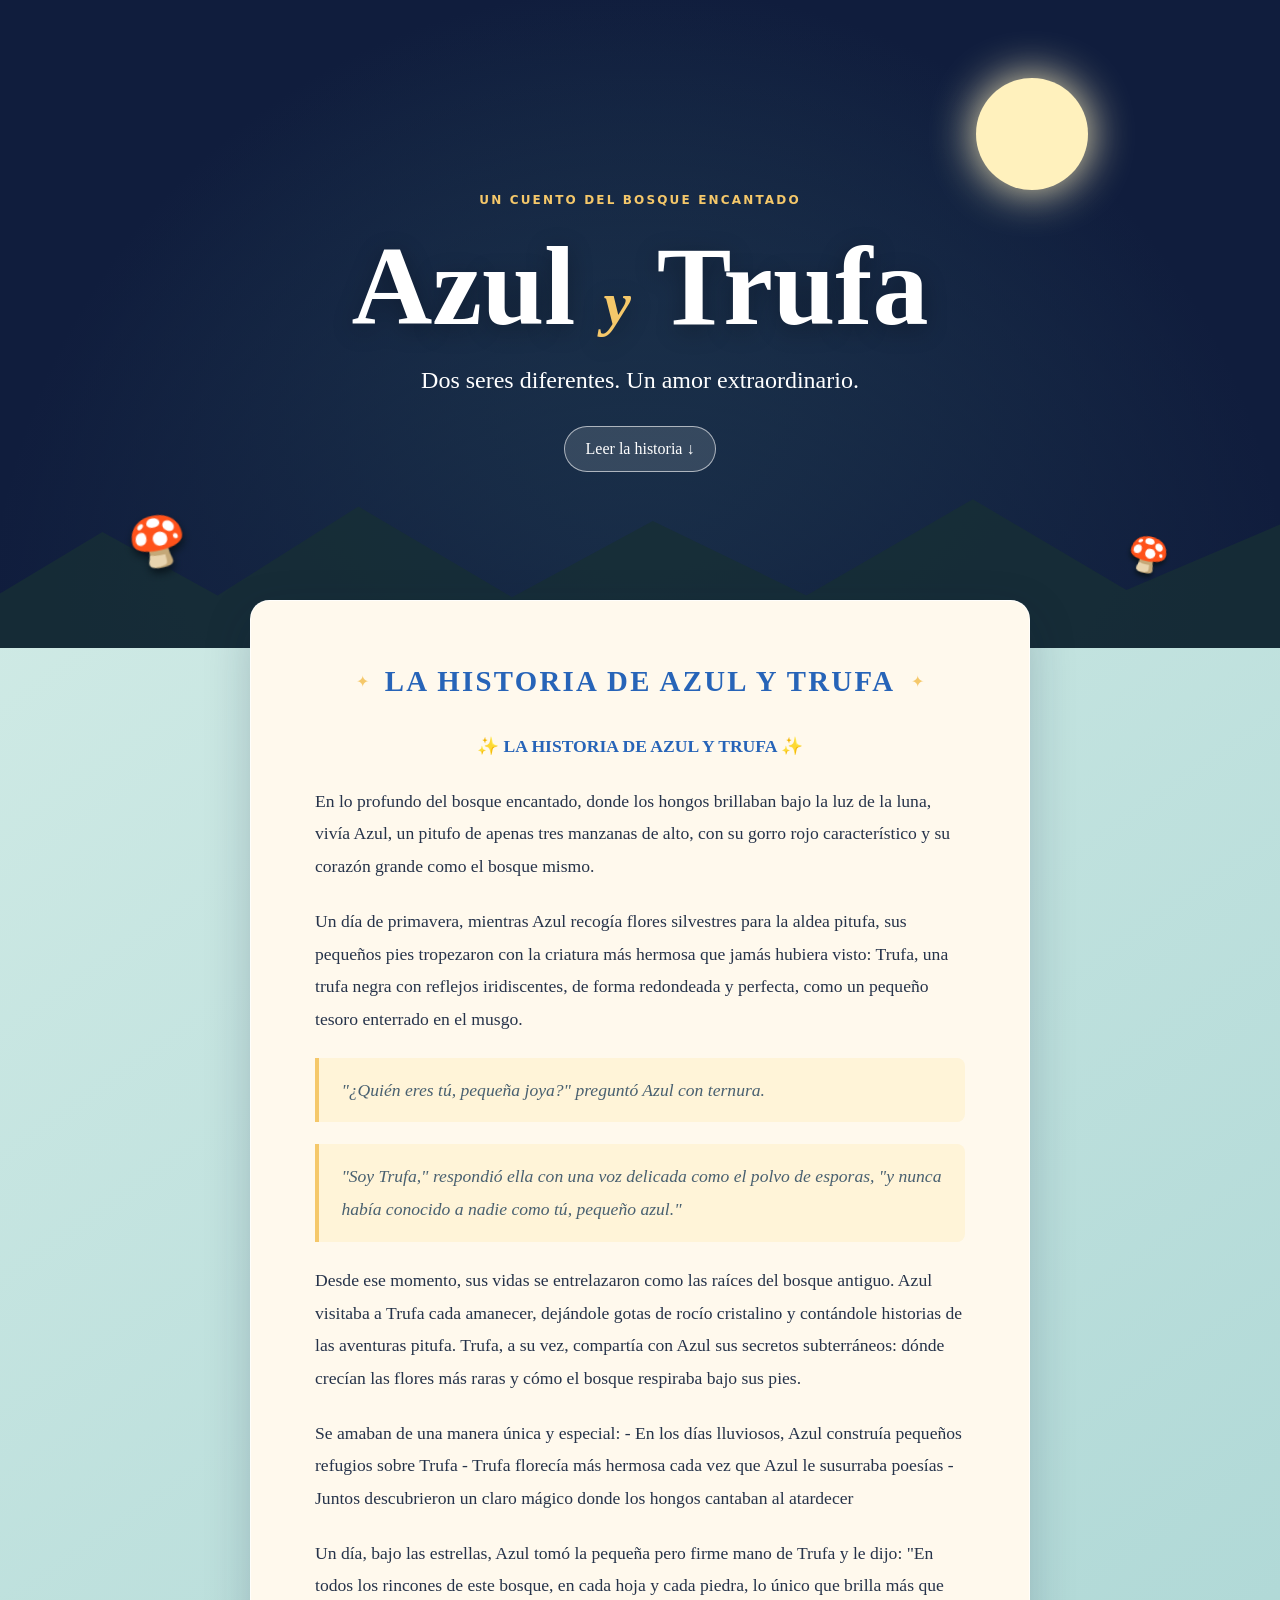
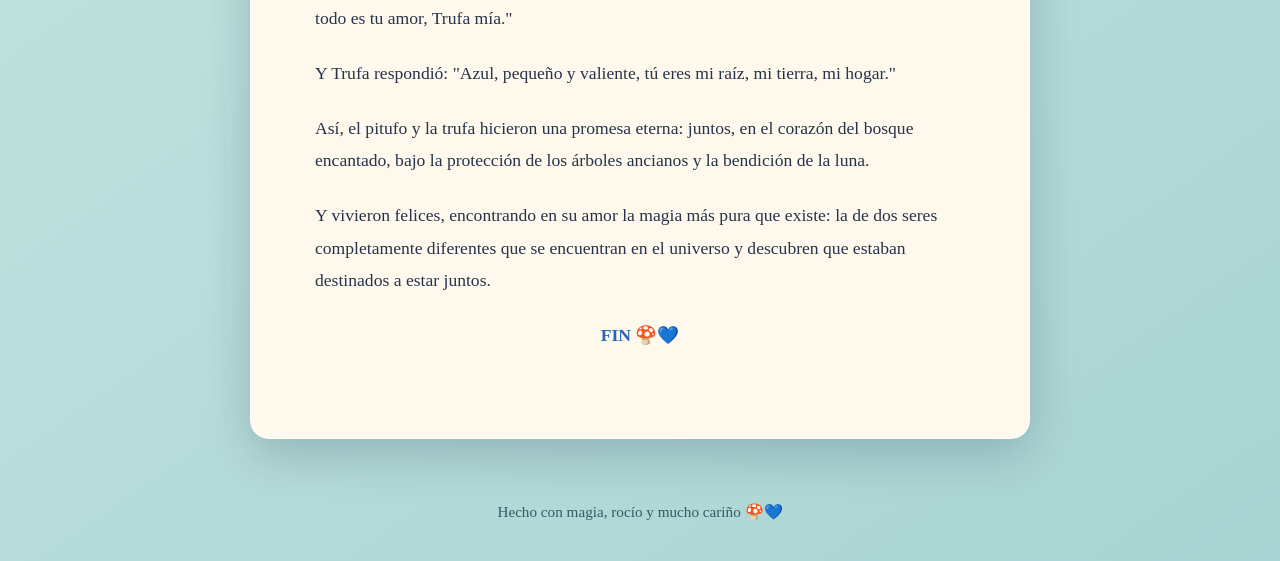
==== index.html @ 6f3d2d02 "Añadir página web de Azul y Trufa con estilos y arte SVG/emoji original para GitHub Pages." ====
<!doctype html>
<html lang="es">
<head>
  <meta charset="utf-8">
  <meta name="viewport" content="width=device-width, initial-scale=1">
  <meta name="description" content="La historia de Azul y Trufa, un cuento de amor en el bosque encantado.">
  <title>Azul y Trufa 🍄💙</title>
  <link rel="stylesheet" href="styles.css">
</head>
<body>
  <main class="page-shell">
    <section class="hero" aria-labelledby="title">
      <div class="moon" aria-hidden="true"></div>
      <div class="mushroom mushroom-one" aria-hidden="true">🍄</div>
      <div class="mushroom mushroom-two" aria-hidden="true">🍄</div>
      <p class="eyebrow">Un cuento del bosque encantado</p>
      <h1 id="title">Azul <span>y</span> Trufa</h1>
      <p class="subtitle">Dos seres diferentes. Un amor extraordinario.</p>
      <a class="start-button" href="#historia">Leer la historia ↓</a>
    </section>

    <article id="historia" class="story-card">
      <div class="story-heading">
        <span class="ornament">✦</span>
        <h2>La historia de Azul y Trufa</h2>
        <span class="ornament">✦</span>
      </div>
      <div id="story" class="story-content" aria-live="polite">
        <p>Cargando la historia...</p>
      </div>
    </article>

    <footer>Hecho con magia, rocío y mucho cariño 🍄💙</footer>
  </main>
  <script>
    fetch('mensaje')
      .then(response => {
        if (!response.ok) throw new Error('No se pudo cargar la historia');
        return response.text();
      })
      .then(text => {
        const story = document.querySelector('#story');
        story.replaceChildren();
        text.trim().split(/\n\s*\n/).forEach(block => {
          const lines = block.trim().split('\n').map(line => line.trim()).filter(Boolean);
          if (!lines.length) return;
          if (lines.every(line => line.startsWith('-'))) {
            const list = document.createElement('ul');
            lines.forEach(line => {
              const item = document.createElement('li');
              item.textContent = line.replace(/^-\s*/, '');
              list.appendChild(item);
            });
            story.appendChild(list);
          } else {
            const paragraph = document.createElement('p');
            paragraph.textContent = lines.join(' ');
            if (/^✨|^FIN/.test(paragraph.textContent)) paragraph.className = 'story-title';
            if (/^"/.test(paragraph.textContent)) paragraph.className = 'quote';
            story.appendChild(paragraph);
          }
        });
      })
      .catch(() => {
        document.querySelector('#story').innerHTML = '<p>No se pudo cargar la historia. Puedes abrir el archivo <em>mensaje</em> del repositorio para leerla.</p>';
      });
  </script>
</body>
</html>
---- styles.css ----
:root {
  --night: #101d3d;
  --blue: #2764b8;
  --sky: #b9e4ee;
  --cream: #fff9ed;
  --ink: #26334a;
  --gold: #f5c86a;
}

* { box-sizing: border-box; }
html { scroll-behavior: smooth; }
body {
  margin: 0;
  color: var(--ink);
  font-family: Georgia, 'Times New Roman', serif;
  background: #d8efe9;
  background-image: radial-gradient(circle at 15% 20%, rgba(255,255,255,.7) 0 2px, transparent 3px), linear-gradient(145deg, #d8efe9, #a8d4d3);
}
.page-shell { min-height: 100vh; overflow: hidden; }
.hero {
  min-height: 72vh; padding: 6rem 1.5rem 5rem; position: relative; display: grid; place-items: center; align-content: center; text-align: center; color: white; overflow: hidden;
  background: linear-gradient(180deg, rgba(16,29,61,.18), rgba(16,29,61,.82)), radial-gradient(ellipse at bottom, #315c66, var(--night) 72%);
}
.hero::after { content: ''; position: absolute; inset: auto 0 0; height: 28%; background: #172f35; clip-path: polygon(0 70%, 8% 36%, 17% 71%, 28% 22%, 40% 72%, 51% 30%, 63% 71%, 76% 18%, 88% 68%, 100% 32%, 100% 100%, 0 100%); opacity: .8; }
.moon { position: absolute; top: 12%; right: 15%; width: 7rem; height: 7rem; border-radius: 50%; background: #fff1bd; box-shadow: 0 0 45px #fff1bd; }
.eyebrow { z-index: 1; margin: 0 0 .8rem; color: var(--gold); letter-spacing: .18em; text-transform: uppercase; font: 600 .75rem/1.4 system-ui, sans-serif; }
h1 { z-index: 1; margin: 0; font-size: clamp(3rem, 11vw, 7rem); text-shadow: 0 5px 25px rgba(0,0,0,.3); }
h1 span { color: var(--gold); font-size: .55em; font-style: italic; }
.subtitle { z-index: 1; font-size: clamp(1.1rem, 3vw, 1.5rem); margin: 1rem 0 2rem; }
.start-button { z-index: 2; padding: .8rem 1.3rem; border: 1px solid rgba(255,255,255,.6); border-radius: 2rem; color: white; text-decoration: none; background: rgba(255,255,255,.13); transition: .2s ease; }
.start-button:hover { background: white; color: var(--night); transform: translateY(-2px); }
.mushroom { z-index: 1; position: absolute; font-size: 3rem; filter: drop-shadow(0 5px 4px #07131b); }
.mushroom-one { bottom: 12%; left: 10%; transform: rotate(-12deg); }.mushroom-two { bottom: 10%; right: 8%; transform: rotate(12deg) scale(.7); }
.story-card { width: min(780px, calc(100% - 2rem)); margin: -3rem auto 3rem; position: relative; z-index: 3; padding: clamp(1.5rem, 5vw, 4rem); border: 1px solid rgba(255,255,255,.8); border-radius: 1.2rem; background: var(--cream); box-shadow: 0 1rem 3rem rgba(16,29,61,.2); }
.story-heading { display: flex; align-items: center; justify-content: center; gap: 1rem; color: var(--blue); }.story-heading h2 { margin: 0 0 2rem; text-align: center; text-transform: uppercase; letter-spacing: .08em; font-size: clamp(1.15rem, 4vw, 1.8rem); }.ornament { color: var(--gold); margin-bottom: 2rem; }
.story-content { font-size: 1.1rem; line-height: 1.85; }.story-content p { margin: 0 0 1.4rem; }.story-content .story-title { color: var(--blue); font-weight: bold; text-align: center; }.story-content .quote { padding: 1rem 1.4rem; border-left: 4px solid var(--gold); color: #496070; font-style: italic; background: #fff4d8; border-radius: 0 .5rem .5rem 0; }.story-content ul { padding: 1rem 1.5rem 1rem 2.3rem; margin: 1rem 0 1.5rem; background: #e7f5f0; border-radius: .7rem; }.story-content li { padding: .3rem 0; }.story-content li::marker { color: var(--blue); }
footer { padding: 1rem 1rem 2.5rem; text-align: center; color: #315c66; font-size: .95rem; }
@media (max-width: 520px) { .moon { right: -1rem; top: 8%; }.hero { min-height: 65vh; }.story-card { margin-top: -2rem; }.story-content { font-size: 1rem; } }
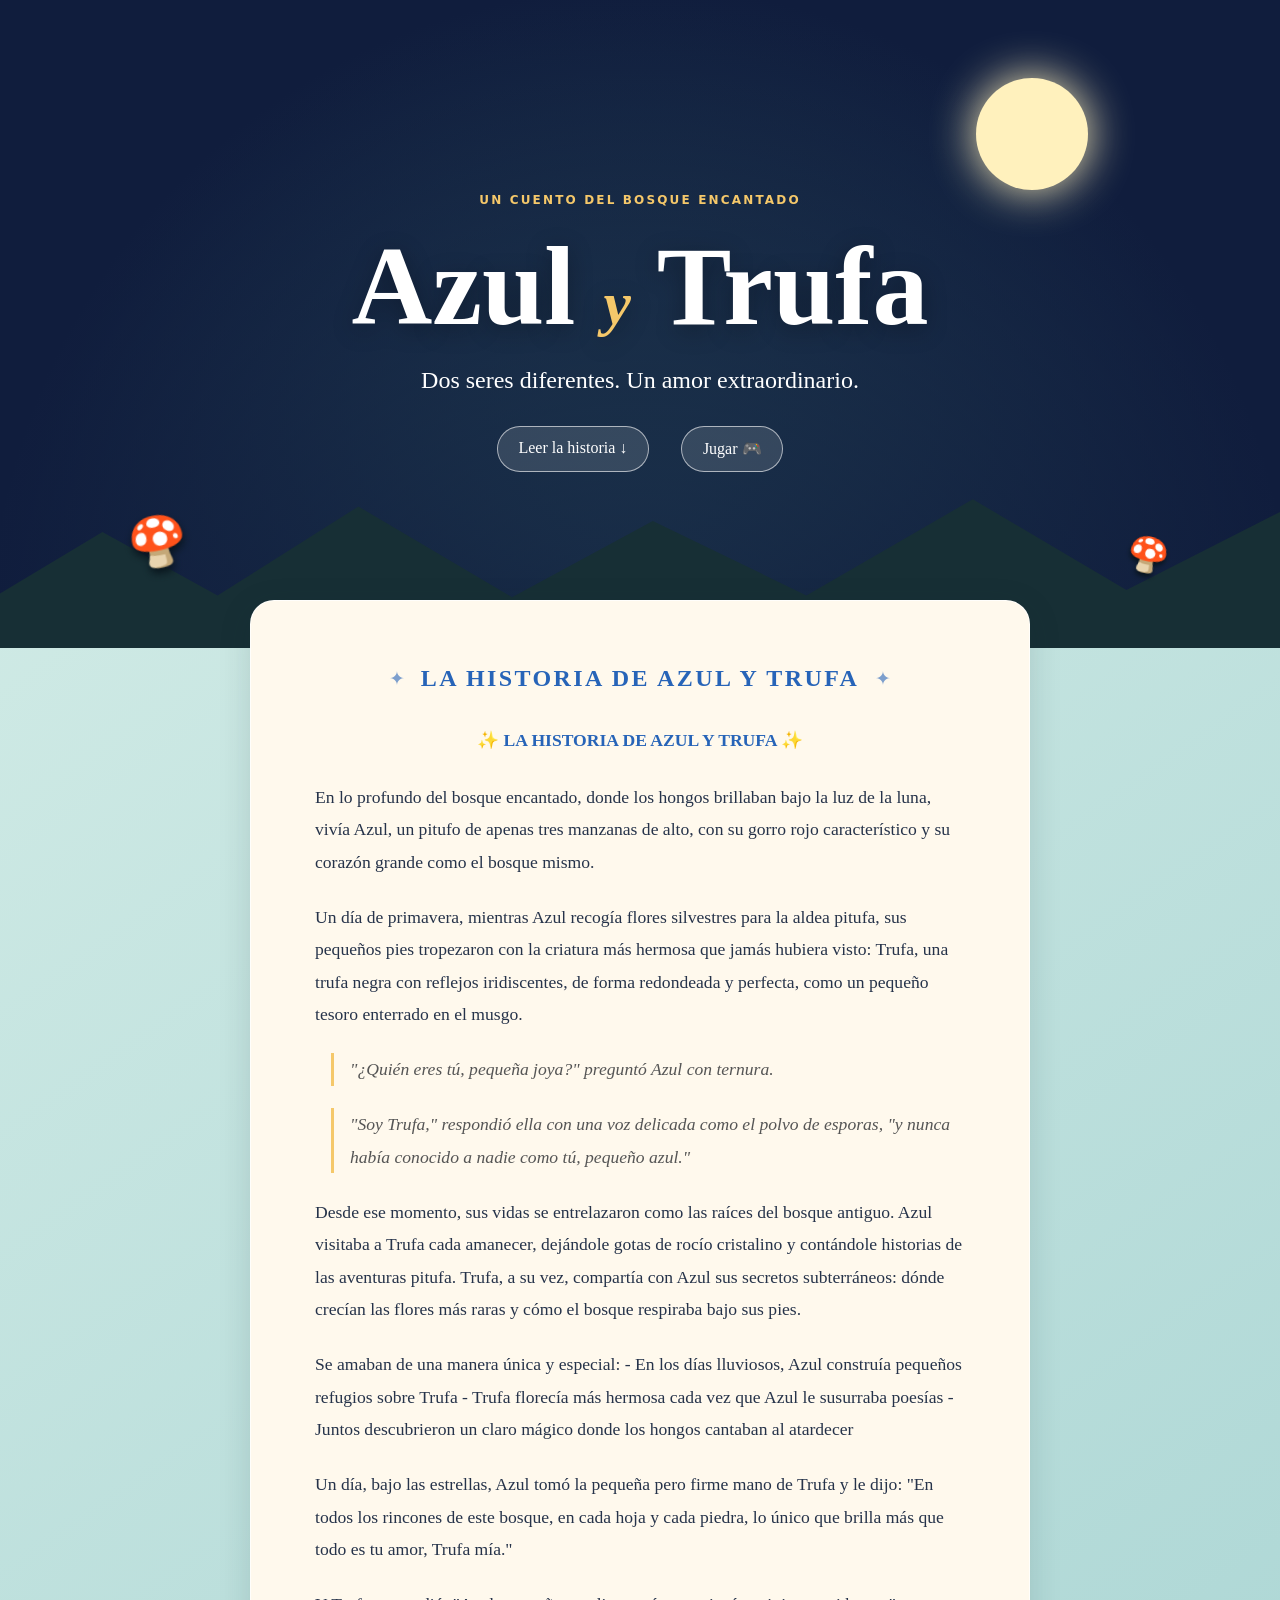
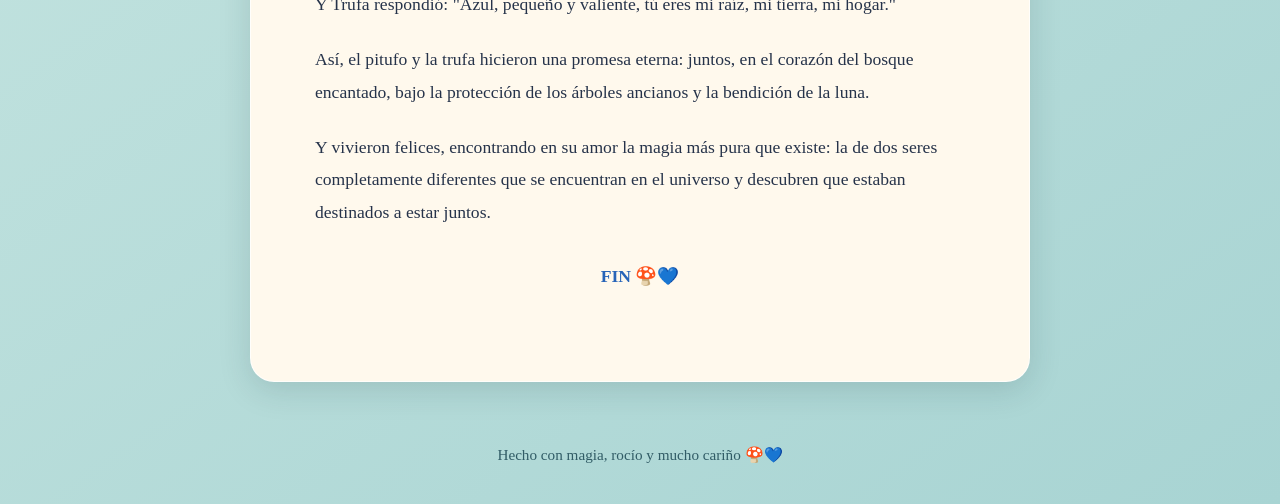
==== commit ccac8bf3: "Add game link to homepage and update button styling" ====
--- a/index.html
+++ b/index.html
@@ -16,7 +16,10 @@
       <p class="eyebrow">Un cuento del bosque encantado</p>
       <h1 id="title">Azul <span>y</span> Trufa</h1>
       <p class="subtitle">Dos seres diferentes. Un amor extraordinario.</p>
-      <a class="start-button" href="#historia">Leer la historia ↓</a>
+      <div class="button-group">
+        <a class="start-button" href="#historia">Leer la historia ↓</a>
+        <a class="start-button" href="game.html">Jugar 🎮</a>
+      </div>
     </section>
 
     <article id="historia" class="story-card">
--- a/styles.css
+++ b/styles.css
@@ -21,18 +21,27 @@
   min-height: 72vh; padding: 6rem 1.5rem 5rem; position: relative; display: grid; place-items: center; align-content: center; text-align: center; color: white; overflow: hidden;
   background: linear-gradient(180deg, rgba(16,29,61,.18), rgba(16,29,61,.82)), radial-gradient(ellipse at bottom, #315c66, var(--night) 72%);
 }
-.hero::after { content: ''; position: absolute; inset: auto 0 0; height: 28%; background: #172f35; clip-path: polygon(0 70%, 8% 36%, 17% 71%, 28% 22%, 40% 72%, 51% 30%, 63% 71%, 76% 18%, 88% 68%, 100% 32%, 100% 100%, 0 100%); opacity: .8; }
+.hero::after { content: ''; position: absolute; inset: auto 0 0; height: 28%; background: #172f35; clip-path: polygon(0 70%, 8% 36%, 17% 71%, 28% 22%, 40% 72%, 51% 30%, 63% 71%, 76% 18%, 88% 68%, 100% 25%, 100% 100%, 0 100%); }
 .moon { position: absolute; top: 12%; right: 15%; width: 7rem; height: 7rem; border-radius: 50%; background: #fff1bd; box-shadow: 0 0 45px #fff1bd; }
 .eyebrow { z-index: 1; margin: 0 0 .8rem; color: var(--gold); letter-spacing: .18em; text-transform: uppercase; font: 600 .75rem/1.4 system-ui, sans-serif; }
 h1 { z-index: 1; margin: 0; font-size: clamp(3rem, 11vw, 7rem); text-shadow: 0 5px 25px rgba(0,0,0,.3); }
 h1 span { color: var(--gold); font-size: .55em; font-style: italic; }
 .subtitle { z-index: 1; font-size: clamp(1.1rem, 3vw, 1.5rem); margin: 1rem 0 2rem; }
-.start-button { z-index: 2; padding: .8rem 1.3rem; border: 1px solid rgba(255,255,255,.6); border-radius: 2rem; color: white; text-decoration: none; background: rgba(255,255,255,.13); transition: .2s ease; }
+.start-button { z-index: 2; padding: .8rem 1.3rem; border: 1px solid rgba(255,255,255,.6); border-radius: 2rem; color: white; text-decoration: none; background: rgba(255,255,255,.13); transition: all .3s ease; display: inline-block; margin: 0 .5rem; }
 .start-button:hover { background: white; color: var(--night); transform: translateY(-2px); }
+.button-group { z-index: 2; display: flex; gap: 1rem; justify-content: center; flex-wrap: wrap; }
 .mushroom { z-index: 1; position: absolute; font-size: 3rem; filter: drop-shadow(0 5px 4px #07131b); }
-.mushroom-one { bottom: 12%; left: 10%; transform: rotate(-12deg); }.mushroom-two { bottom: 10%; right: 8%; transform: rotate(12deg) scale(.7); }
-.story-card { width: min(780px, calc(100% - 2rem)); margin: -3rem auto 3rem; position: relative; z-index: 3; padding: clamp(1.5rem, 5vw, 4rem); border: 1px solid rgba(255,255,255,.8); border-radius: 1.2rem; background: var(--cream); box-shadow: 0 1rem 3rem rgba(16,29,61,.2); }
-.story-heading { display: flex; align-items: center; justify-content: center; gap: 1rem; color: var(--blue); }.story-heading h2 { margin: 0 0 2rem; text-align: center; text-transform: uppercase; letter-spacing: .08em; font-size: clamp(1.15rem, 4vw, 1.8rem); }.ornament { color: var(--gold); margin-bottom: 2rem; }
-.story-content { font-size: 1.1rem; line-height: 1.85; }.story-content p { margin: 0 0 1.4rem; }.story-content .story-title { color: var(--blue); font-weight: bold; text-align: center; }.story-content .quote { padding: 1rem 1.4rem; border-left: 4px solid var(--gold); color: #496070; font-style: italic; background: #fff4d8; border-radius: 0 .5rem .5rem 0; }.story-content ul { padding: 1rem 1.5rem 1rem 2.3rem; margin: 1rem 0 1.5rem; background: #e7f5f0; border-radius: .7rem; }.story-content li { padding: .3rem 0; }.story-content li::marker { color: var(--blue); }
+.mushroom-one { bottom: 12%; left: 10%; transform: rotate(-12deg); }
+.mushroom-two { bottom: 10%; right: 8%; transform: rotate(12deg) scale(.7); }
+.story-card { width: min(780px, calc(100% - 2rem)); margin: -3rem auto 3rem; position: relative; z-index: 3; padding: clamp(1.5rem, 5vw, 4rem); border: 1px solid rgba(255,255,255,.8); border-radius: 1.5rem; background: var(--cream); box-shadow: 0 8px 32px rgba(22, 47, 53, .15); }
+.story-heading { display: flex; align-items: center; justify-content: center; gap: 1rem; color: var(--blue); margin-bottom: 2rem; }
+.story-heading h2 { margin: 0; text-align: center; text-transform: uppercase; letter-spacing: .1em; font-size: 1.5rem; }
+.ornament { font-size: 1.2rem; opacity: .6; }
+.story-content { font-size: 1.1rem; line-height: 1.85; text-align: left; }
+.story-content p { margin: 0 0 1.4rem; }
+.story-content .story-title { color: var(--blue); font-weight: bold; text-align: center; margin: 2rem 0 1.5rem; }
+.story-content .quote { font-style: italic; color: #555; margin-left: 1rem; border-left: 3px solid var(--gold); padding-left: 1rem; }
+.story-content ul { margin: 1rem 0 1.4rem 2rem; }
+.story-content li { margin: .5rem 0; }
 footer { padding: 1rem 1rem 2.5rem; text-align: center; color: #315c66; font-size: .95rem; }
-@media (max-width: 520px) { .moon { right: -1rem; top: 8%; }.hero { min-height: 65vh; }.story-card { margin-top: -2rem; }.story-content { font-size: 1rem; } }
+@media (max-width: 520px) { .moon { right: -1rem; top: 8%; } .hero { min-height: 65vh; } .story-card { margin-top: -2rem; } .story-content { font-size: 1rem; } .button-group { flex-direction: column; gap: .5rem; } .start-button { width: 100%; } }
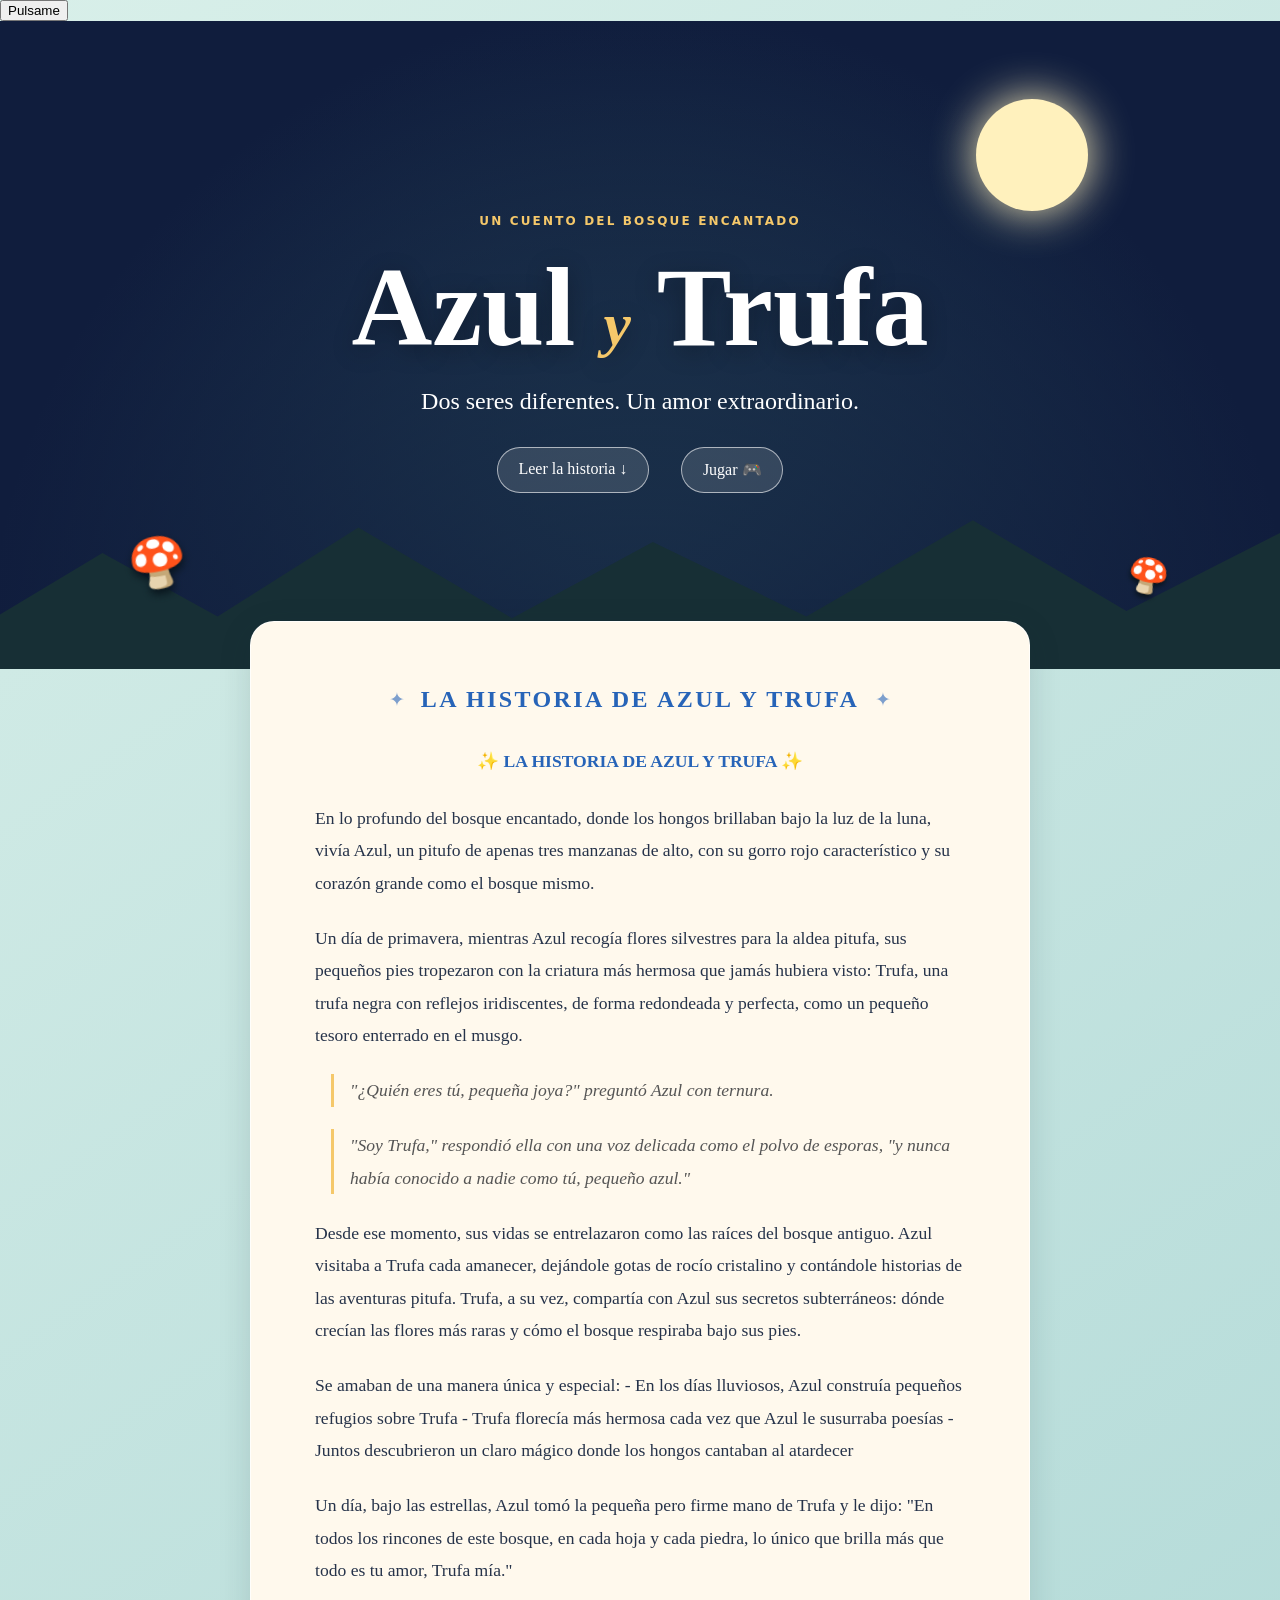
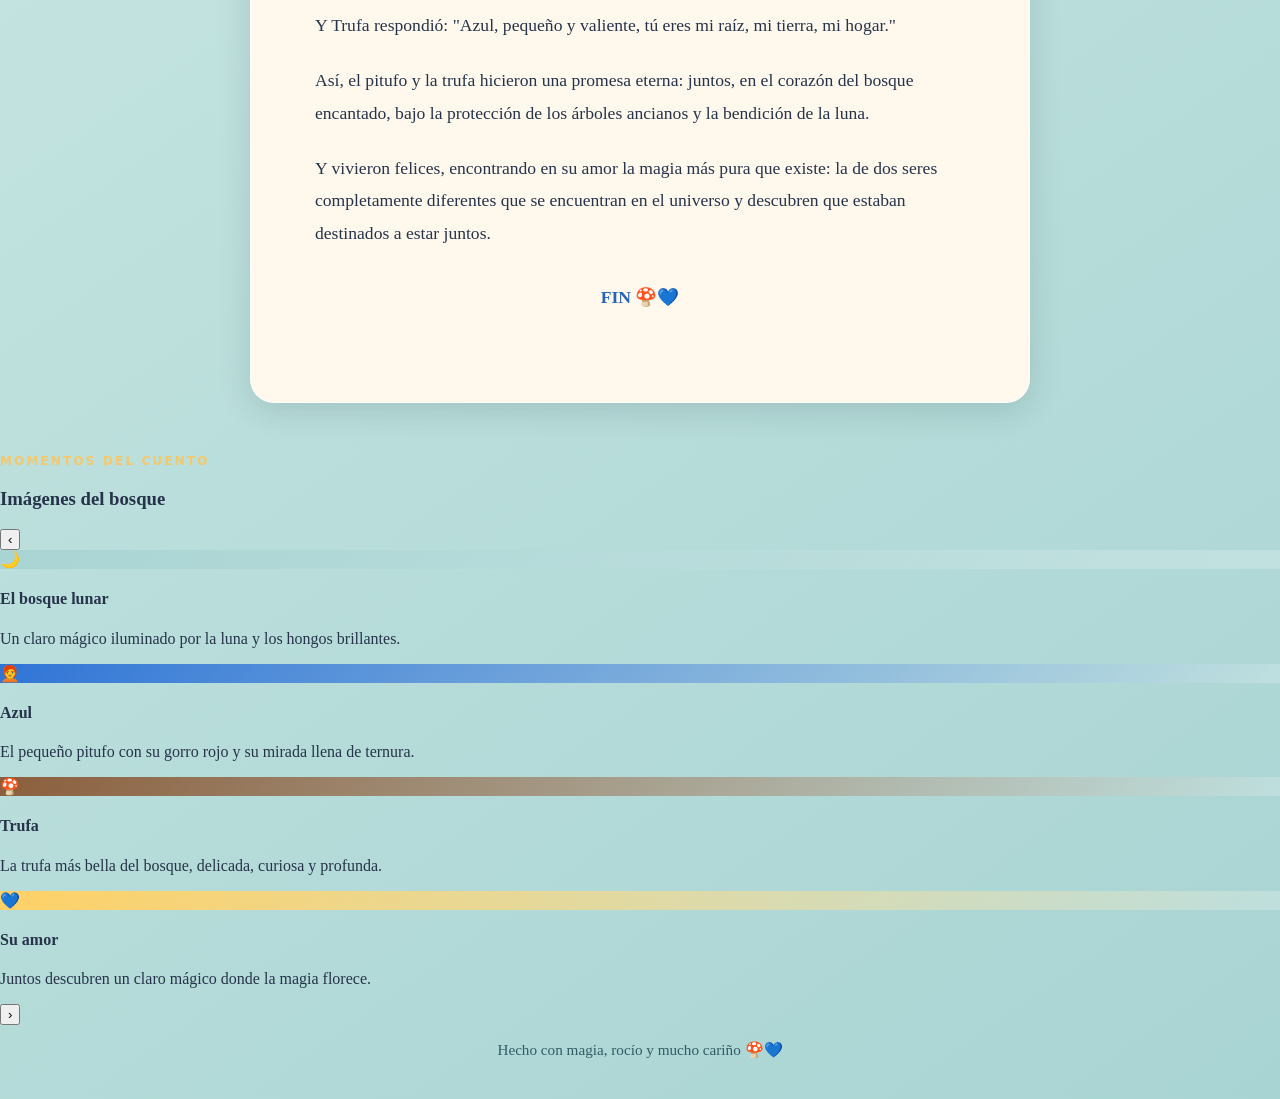
==== commit fe7614ee: "Add intro fog overlay and story image carousel to the homepage" ====
--- a/index.html
+++ b/index.html
@@ -8,6 +8,14 @@
   <link rel="stylesheet" href="styles.css">
 </head>
 <body>
+  <div id="introFog" class="intro-fog" aria-live="polite">
+    <div class="fog-inner">
+      <div class="mist mist-one"></div>
+      <div class="mist mist-two"></div>
+      <button id="enterButton" class="enter-button" type="button">Pulsame</button>
+    </div>
+  </div>
+
   <main class="page-shell">
     <section class="hero" aria-labelledby="title">
       <div class="moon" aria-hidden="true"></div>
@@ -33,9 +41,111 @@
       </div>
     </article>
 
+    <section class="carousel-section" aria-label="Galería visual de la historia">
+      <div class="carousel-header">
+        <span class="eyebrow mini">Momentos del cuento</span>
+        <h3>Imágenes del bosque</h3>
+      </div>
+      <div class="carousel-shell">
+        <button class="carousel-btn prev" type="button" aria-label="Anterior">‹</button>
+        <div class="carousel-window">
+          <div id="carouselTrack" class="carousel-track" aria-live="polite"></div>
+        </div>
+        <button class="carousel-btn next" type="button" aria-label="Siguiente">›</button>
+      </div>
+    </section>
+
     <footer>Hecho con magia, rocío y mucho cariño 🍄💙</footer>
   </main>
+
   <script>
+    const storySlides = [
+      {
+        title: 'El bosque lunar',
+        text: 'Un claro mágico iluminado por la luna y los hongos brillantes.',
+        accent: '#a8d4d3',
+        emoji: '🌙'
+      },
+      {
+        title: 'Azul',
+        text: 'El pequeño pitufo con su gorro rojo y su mirada llena de ternura.',
+        accent: '#2f74d6',
+        emoji: '🧑‍🦰'
+      },
+      {
+        title: 'Trufa',
+        text: 'La trufa más bella del bosque, delicada, curiosa y profunda.',
+        accent: '#8b5e3c',
+        emoji: '🍄'
+      },
+      {
+        title: 'Su amor',
+        text: 'Juntos descubren un claro mágico donde la magia florece.',
+        accent: '#ffd166',
+        emoji: '💙'
+      }
+    ];
+
+    const track = document.getElementById('carouselTrack');
+    let currentSlide = 0;
+
+    function createSlide(slide, index) {
+      const item = document.createElement('article');
+      item.className = 'carousel-slide' + (index === 0 ? ' is-active' : '');
+      item.innerHTML = `
+        <div class="slide-art" style="background: linear-gradient(135deg, ${slide.accent}, rgba(255,255,255,0.22));">
+          <span>${slide.emoji}</span>
+        </div>
+        <div class="slide-copy">
+          <h4>${slide.title}</h4>
+          <p>${slide.text}</p>
+        </div>
+      `;
+      return item;
+    }
+
+    function renderCarousel() {
+      track.innerHTML = '';
+      storySlides.forEach((slide, index) => {
+        track.appendChild(createSlide(slide, index));
+      });
+      updateCarouselPosition();
+    }
+
+    function updateCarouselPosition() {
+      const slides = Array.from(track.children);
+      slides.forEach((slide, index) => {
+        slide.classList.toggle('is-active', index === currentSlide);
+      });
+      const offset = -currentSlide * 100;
+      track.style.transform = `translateX(${offset}%)`;
+    }
+
+    function nextSlide() {
+      currentSlide = (currentSlide + 1) % storySlides.length;
+      updateCarouselPosition();
+    }
+
+    function prevSlide() {
+      currentSlide = (currentSlide - 1 + storySlides.length) % storySlides.length;
+      updateCarouselPosition();
+    }
+
+    document.querySelector('.carousel-btn.next').addEventListener('click', nextSlide);
+    document.querySelector('.carousel-btn.prev').addEventListener('click', prevSlide);
+    setInterval(nextSlide, 4500);
+    renderCarousel();
+
+    const introFog = document.getElementById('introFog');
+    const enterButton = document.getElementById('enterButton');
+
+    enterButton.addEventListener('click', () => {
+      introFog.classList.add('is-closing');
+      setTimeout(() => {
+        introFog.style.display = 'none';
+      }, 1400);
+    });
+
     fetch('mensaje')
       .then(response => {
         if (!response.ok) throw new Error('No se pudo cargar la historia');
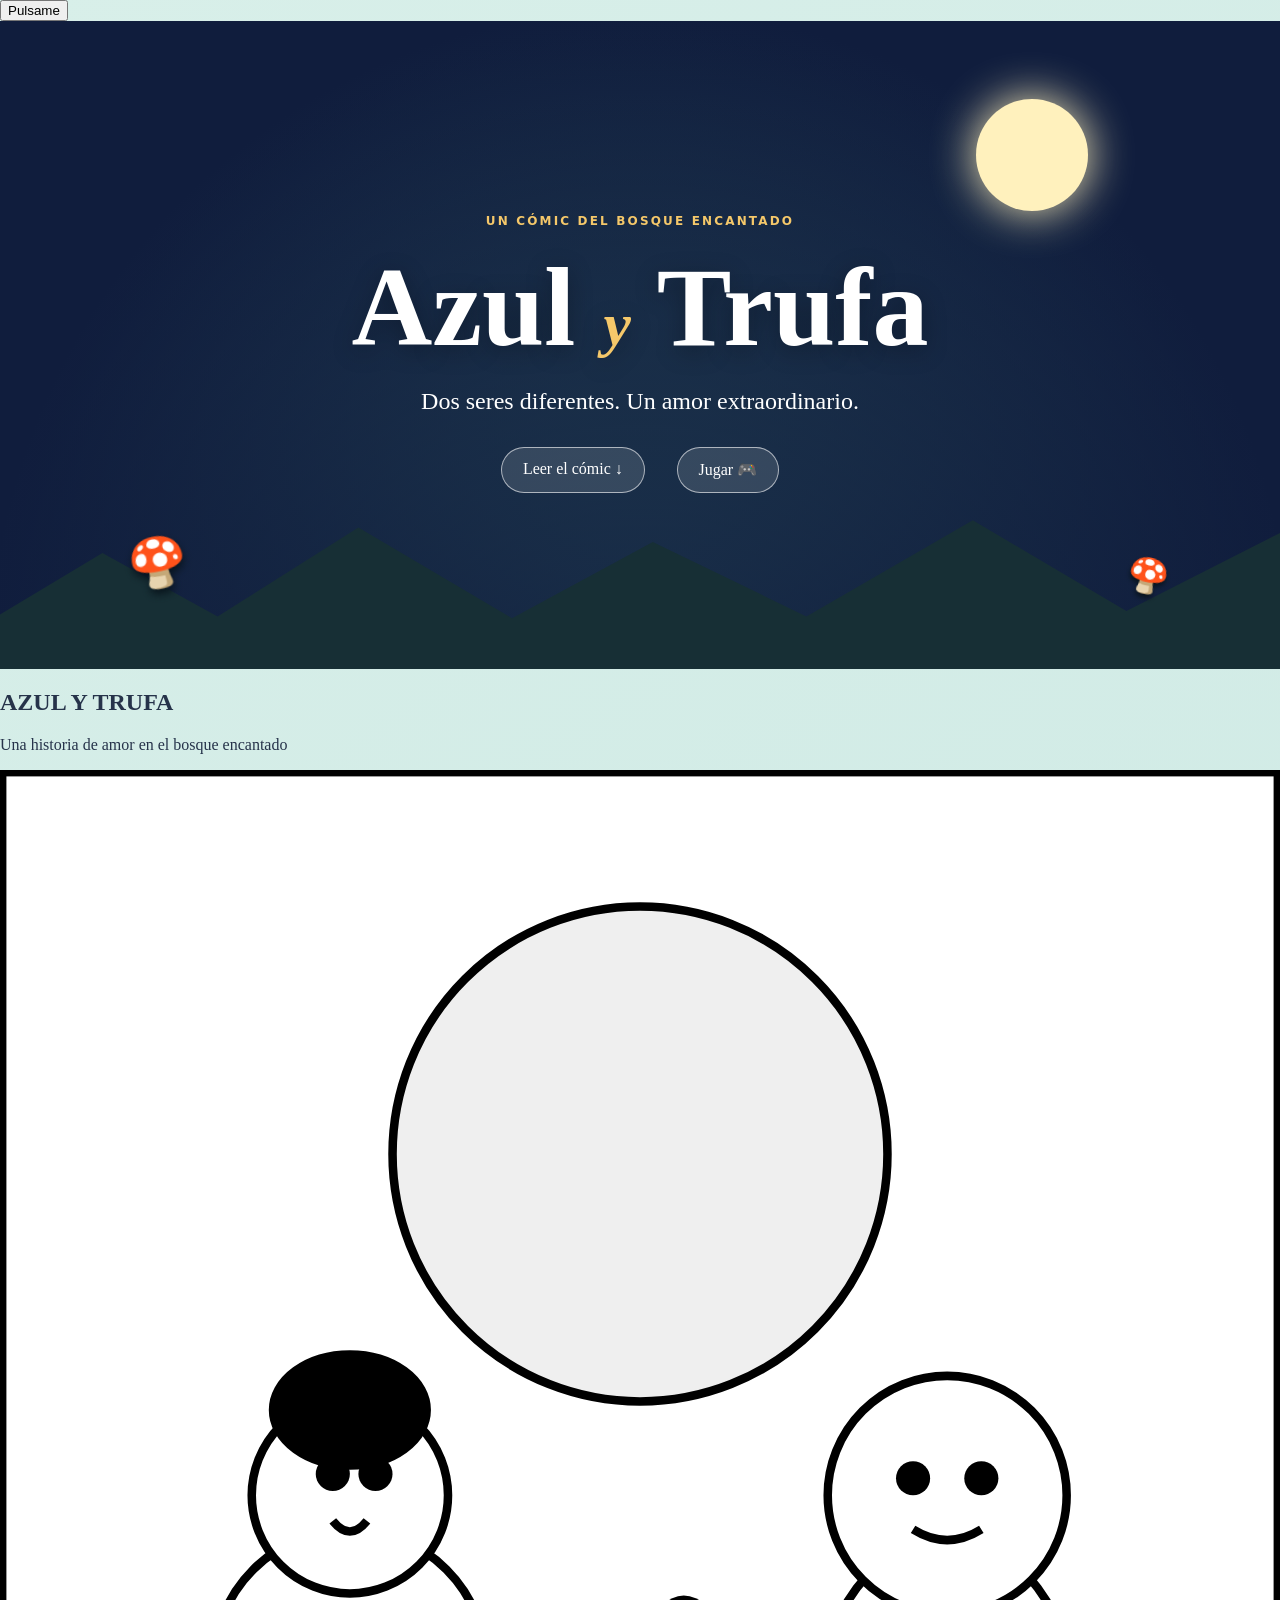
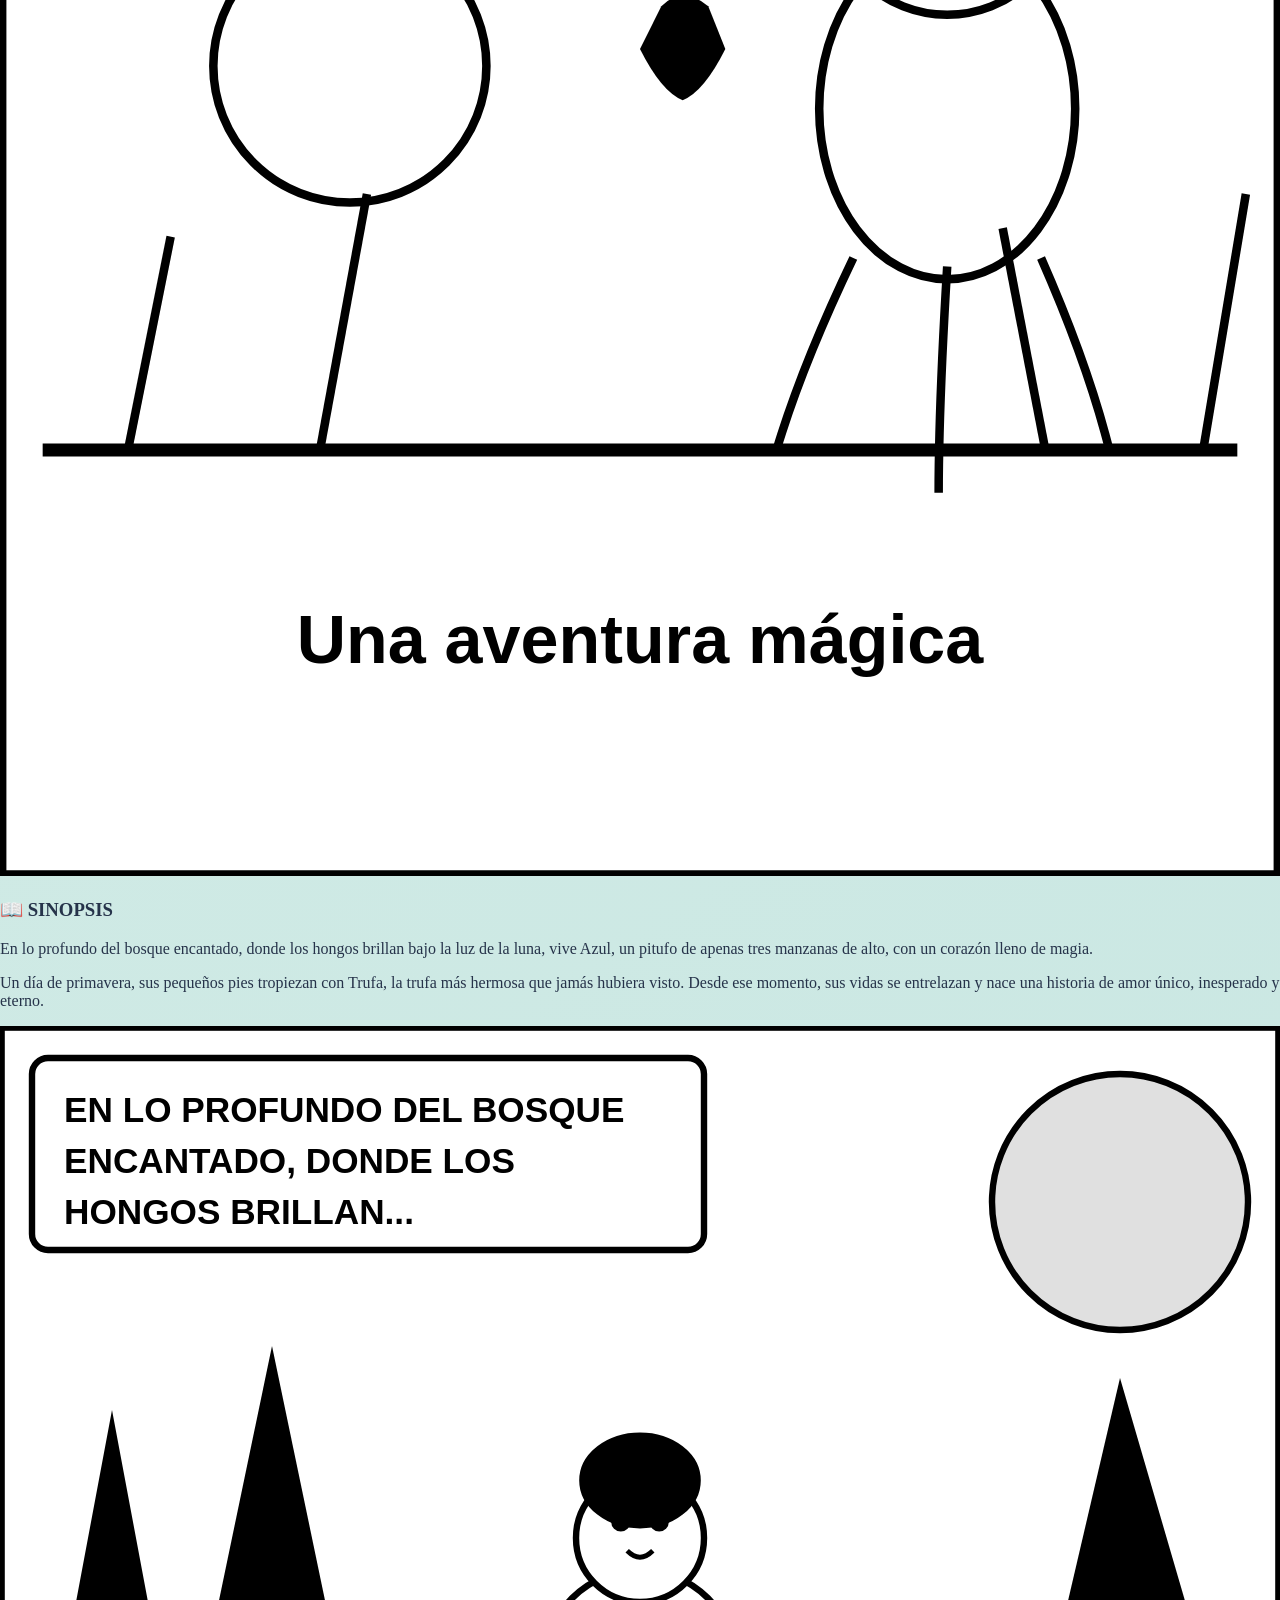
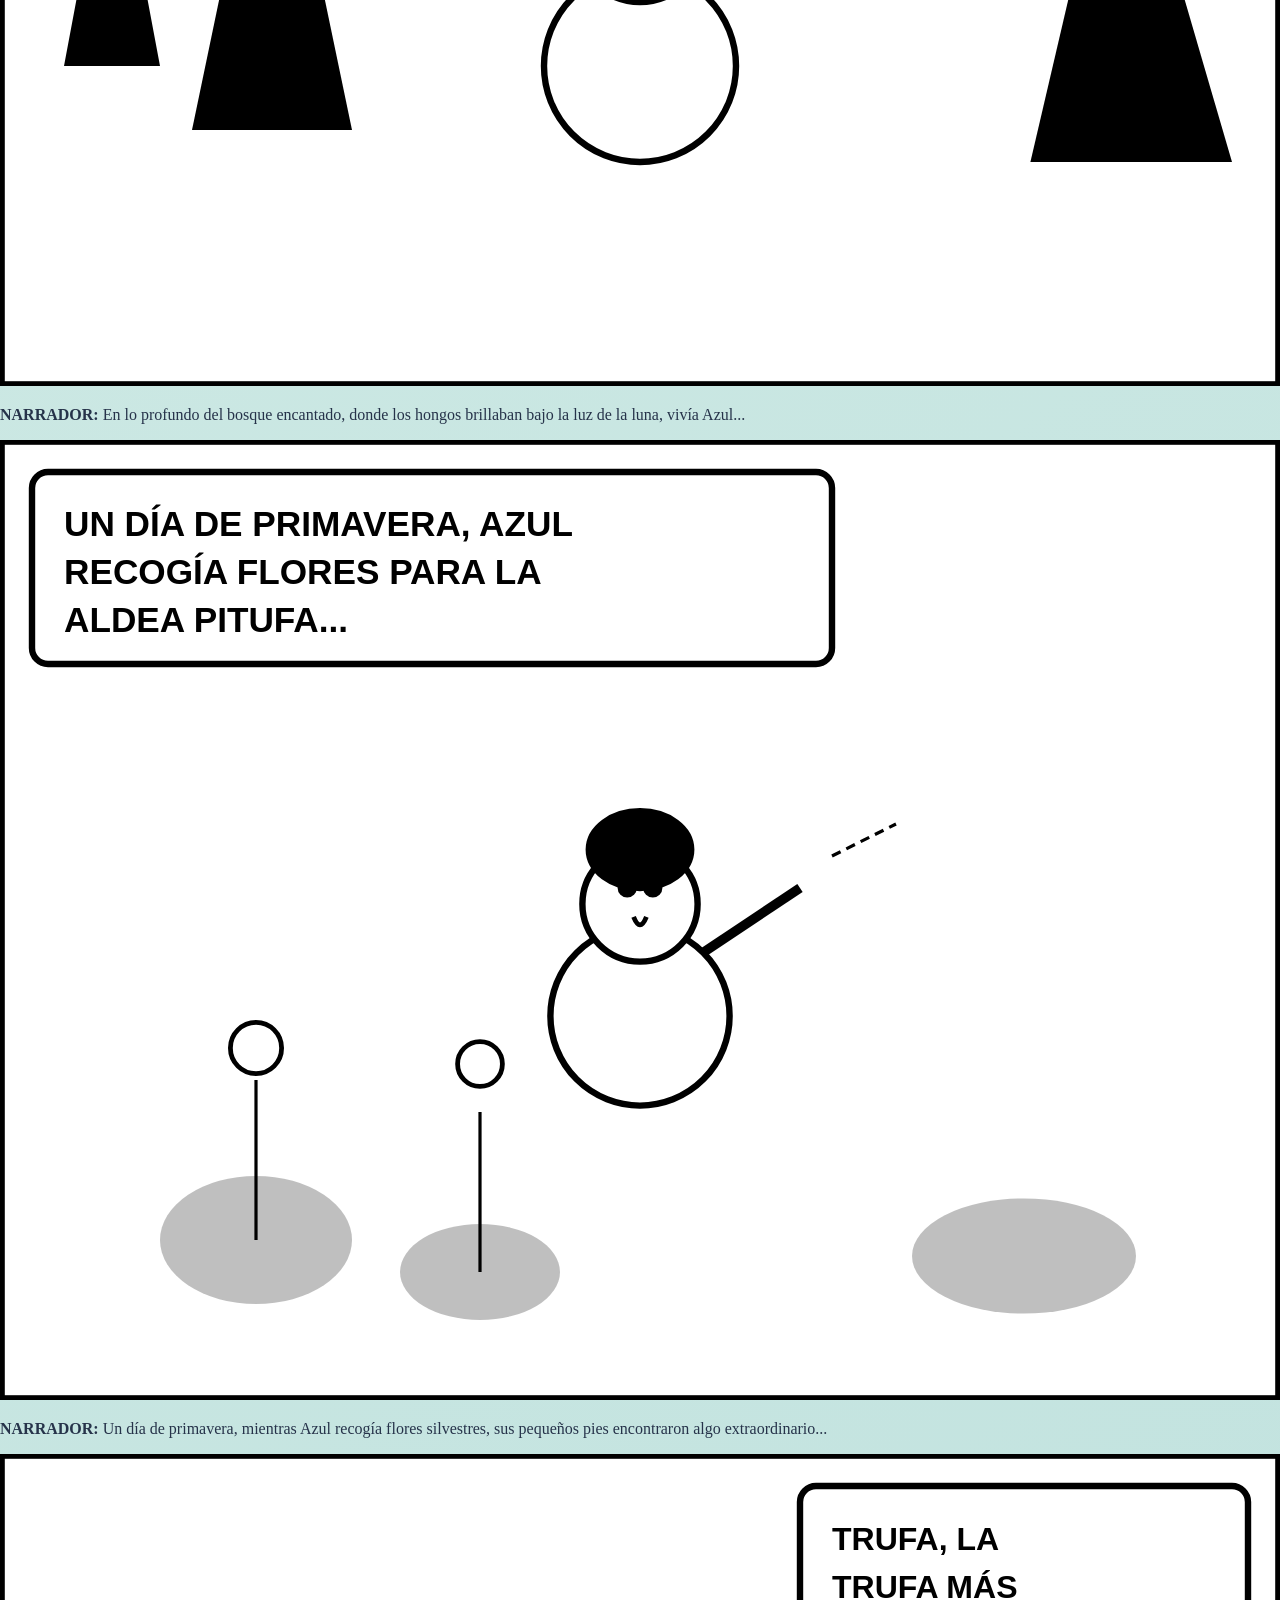
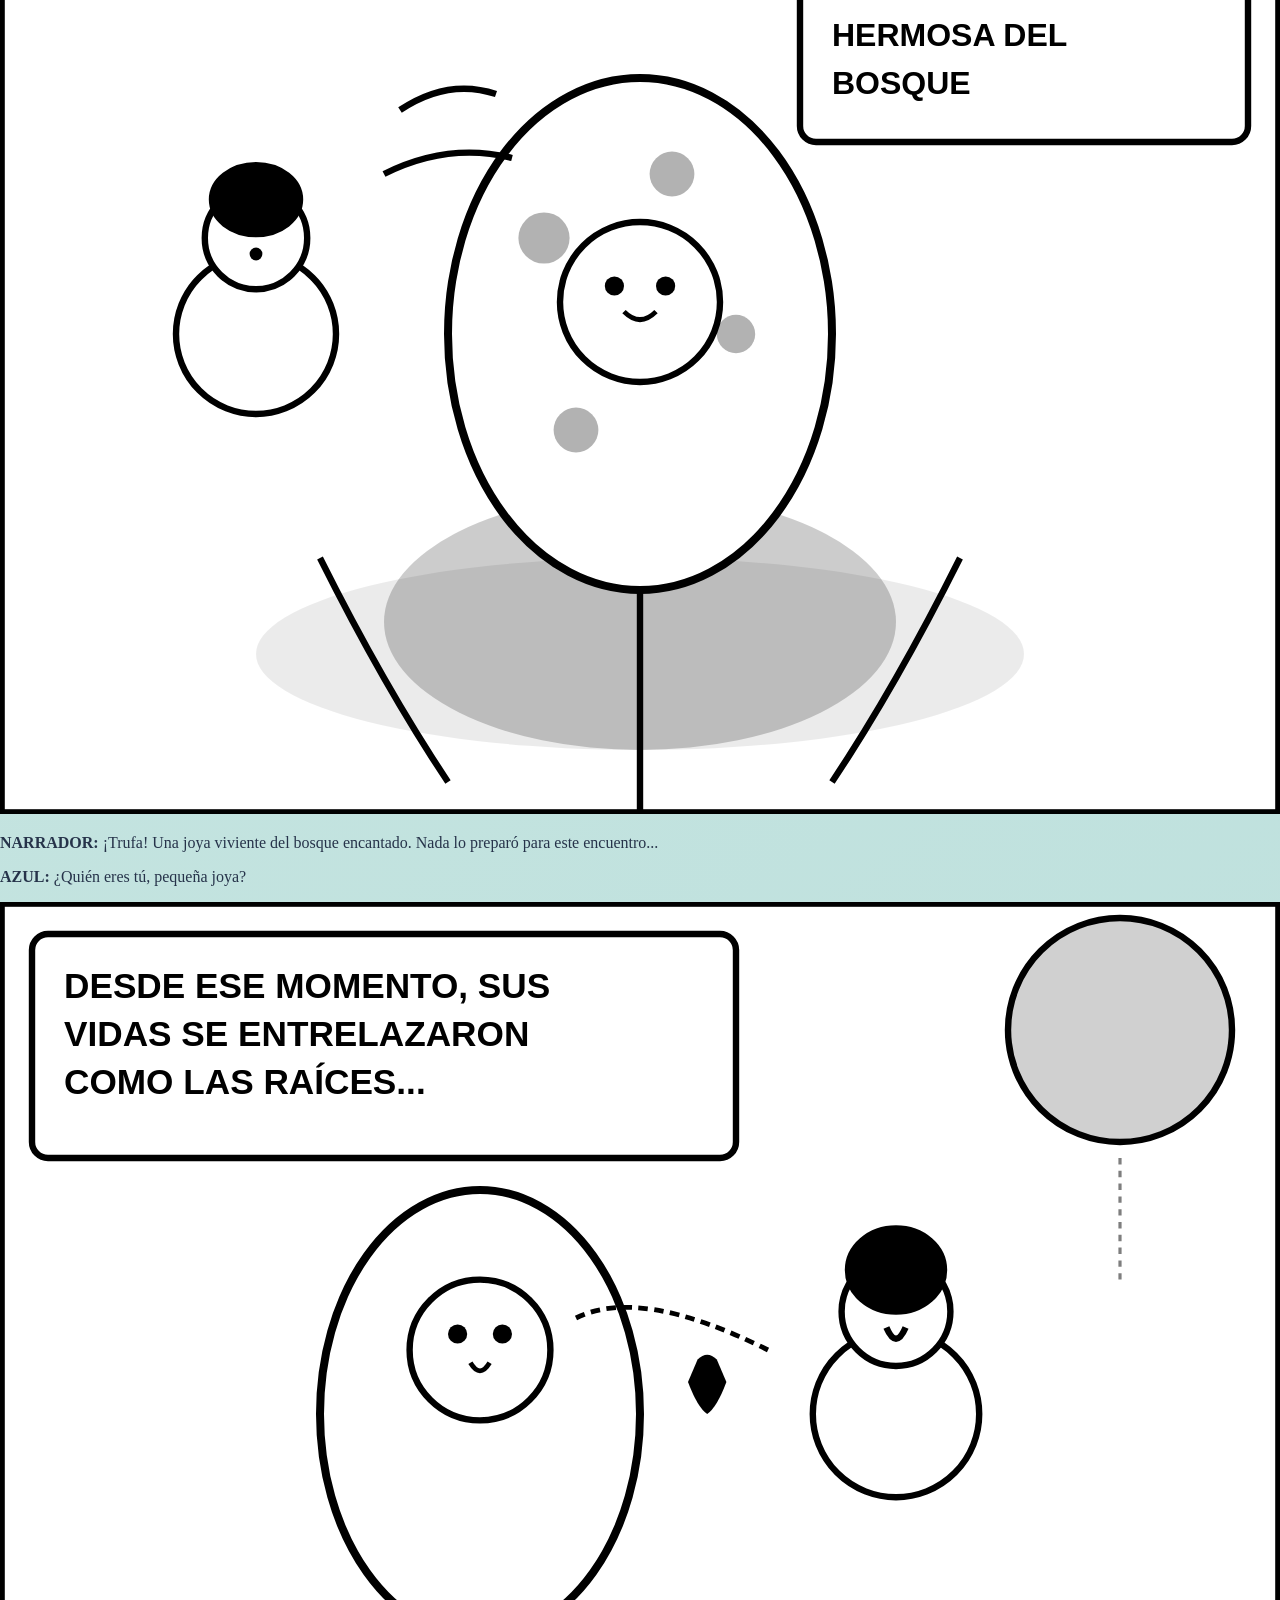
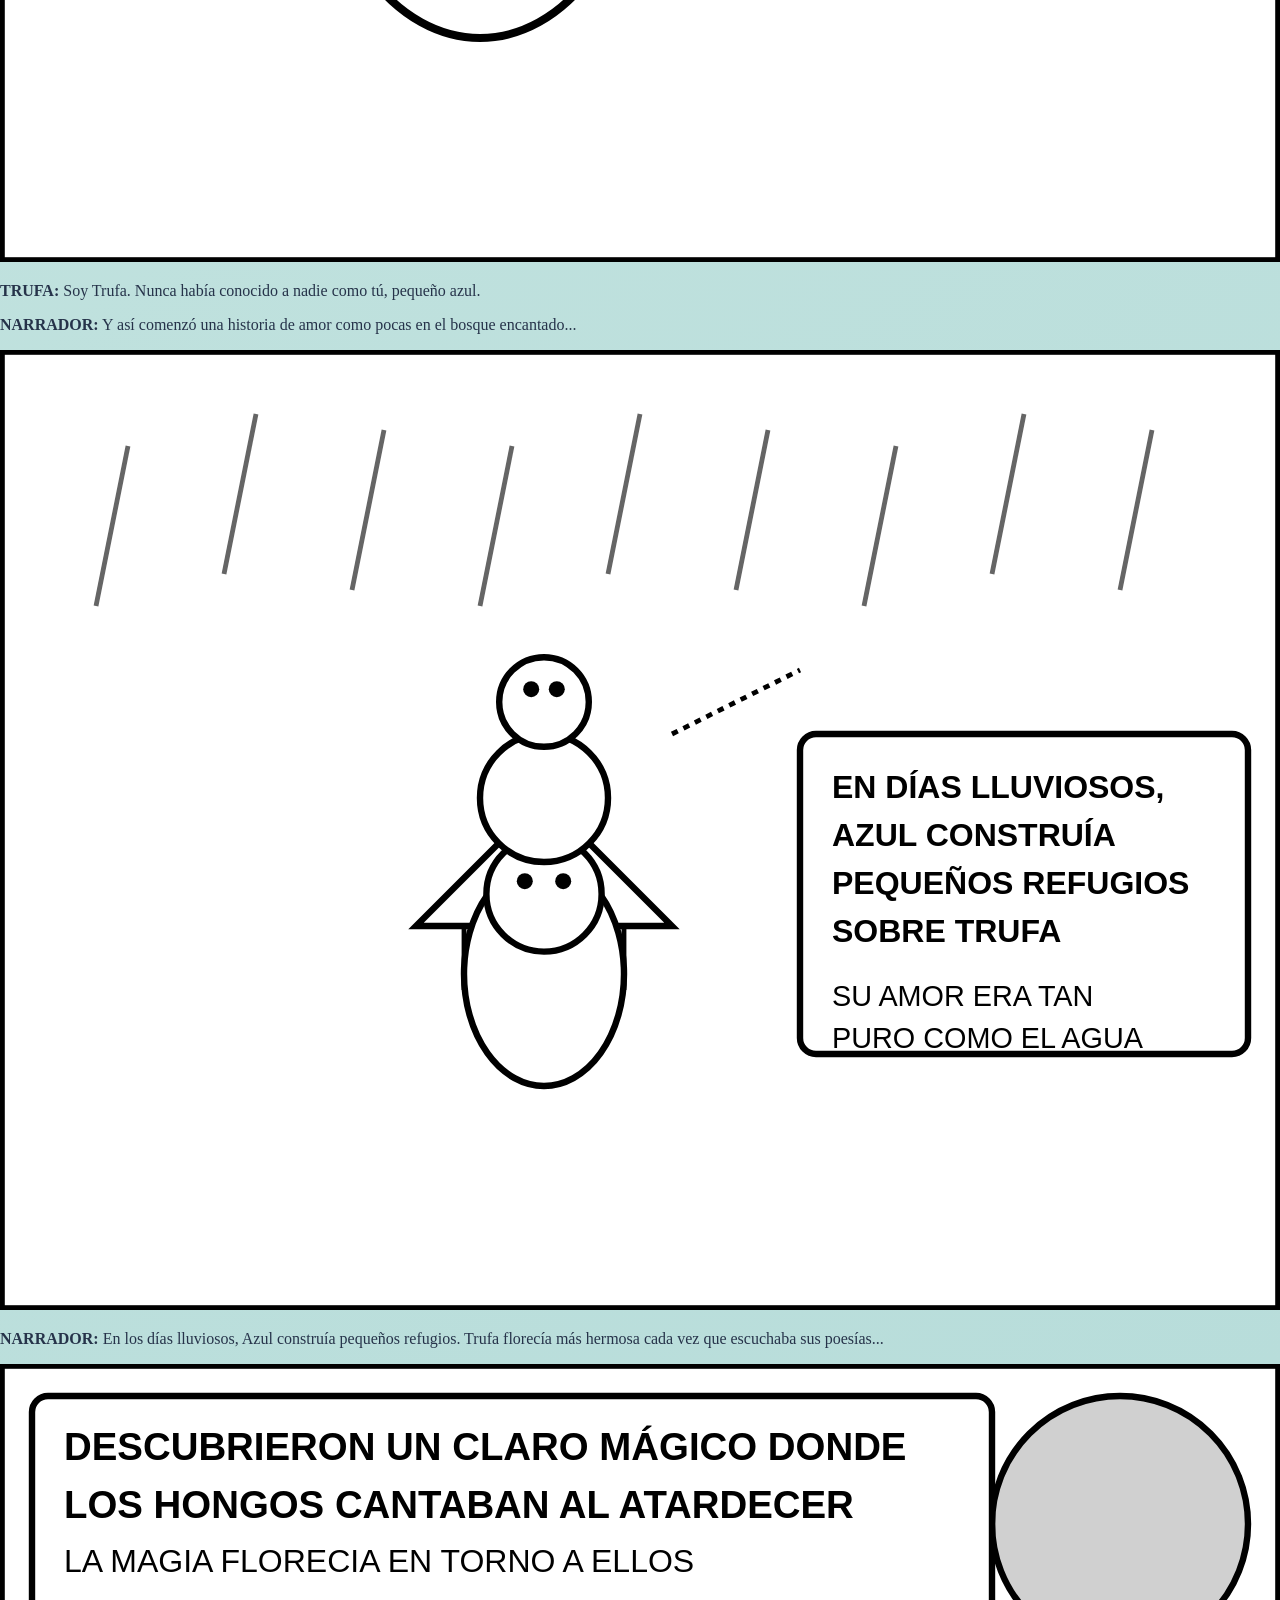
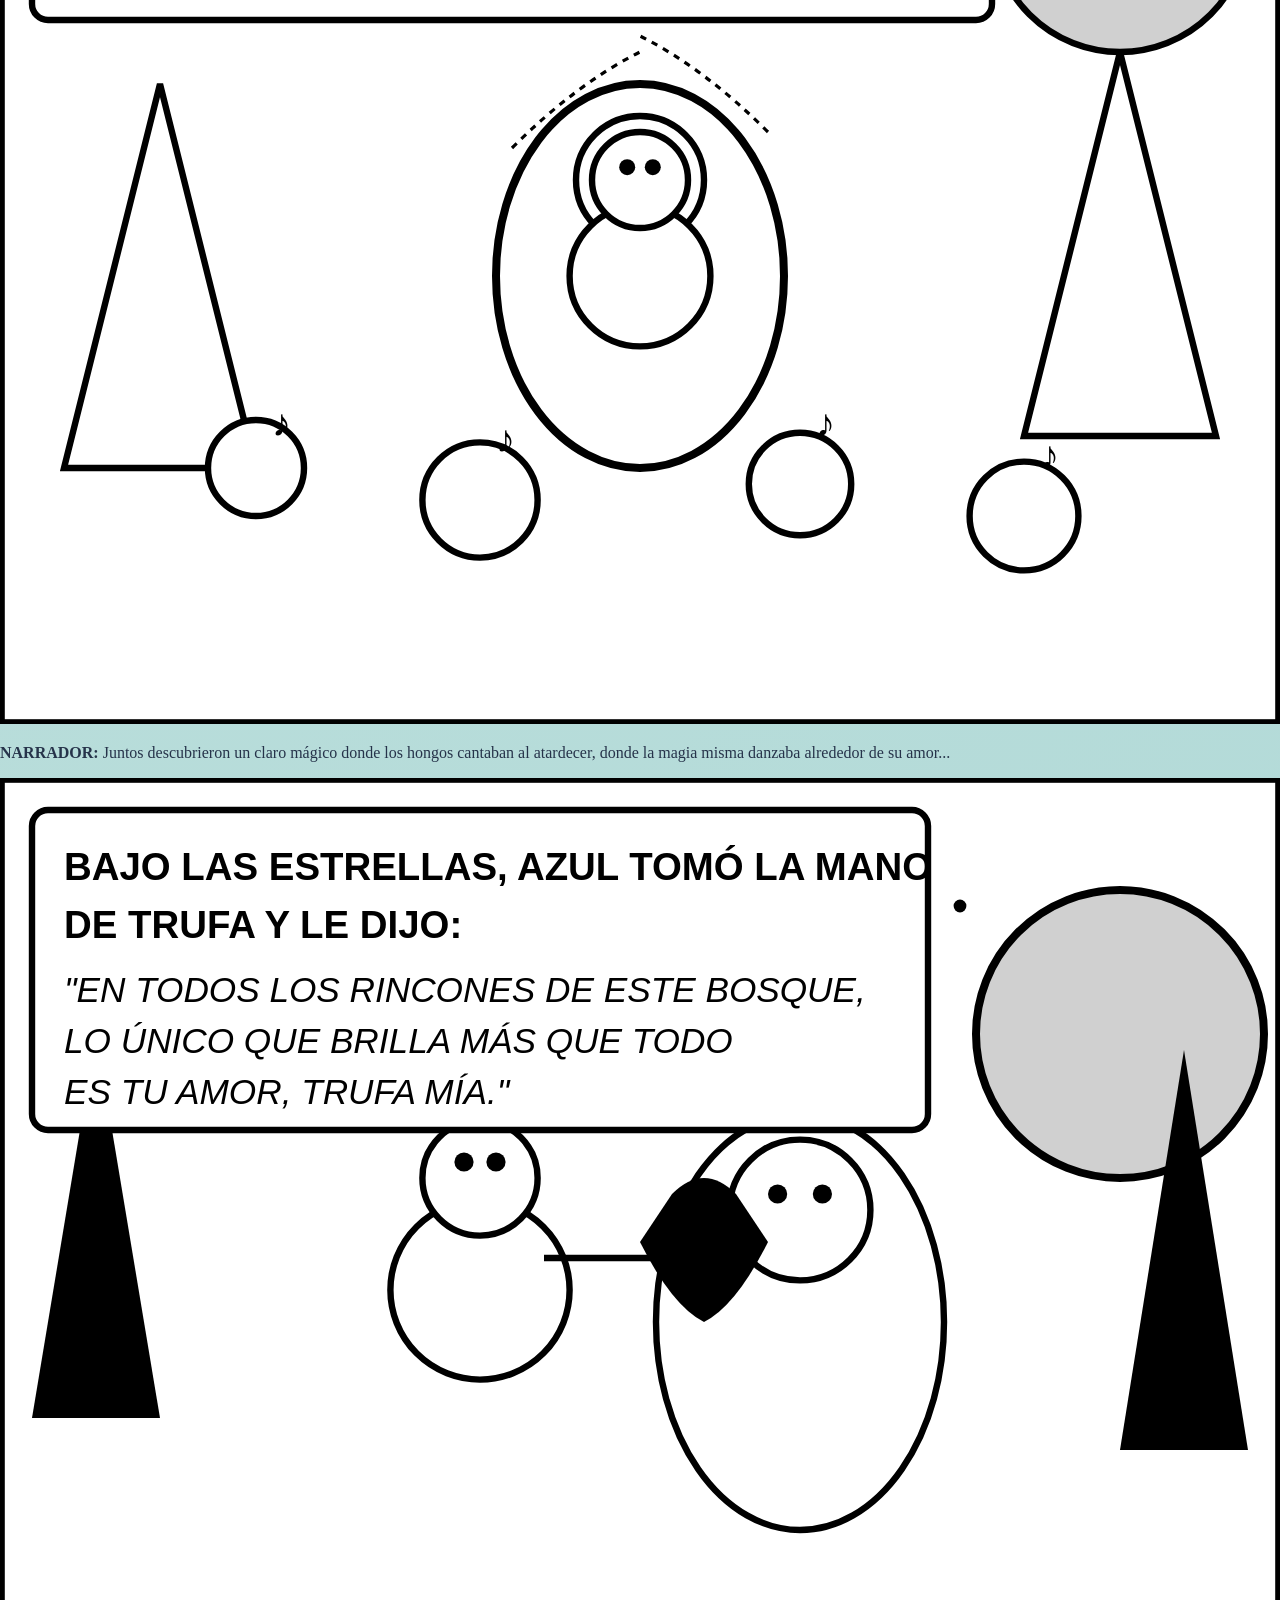
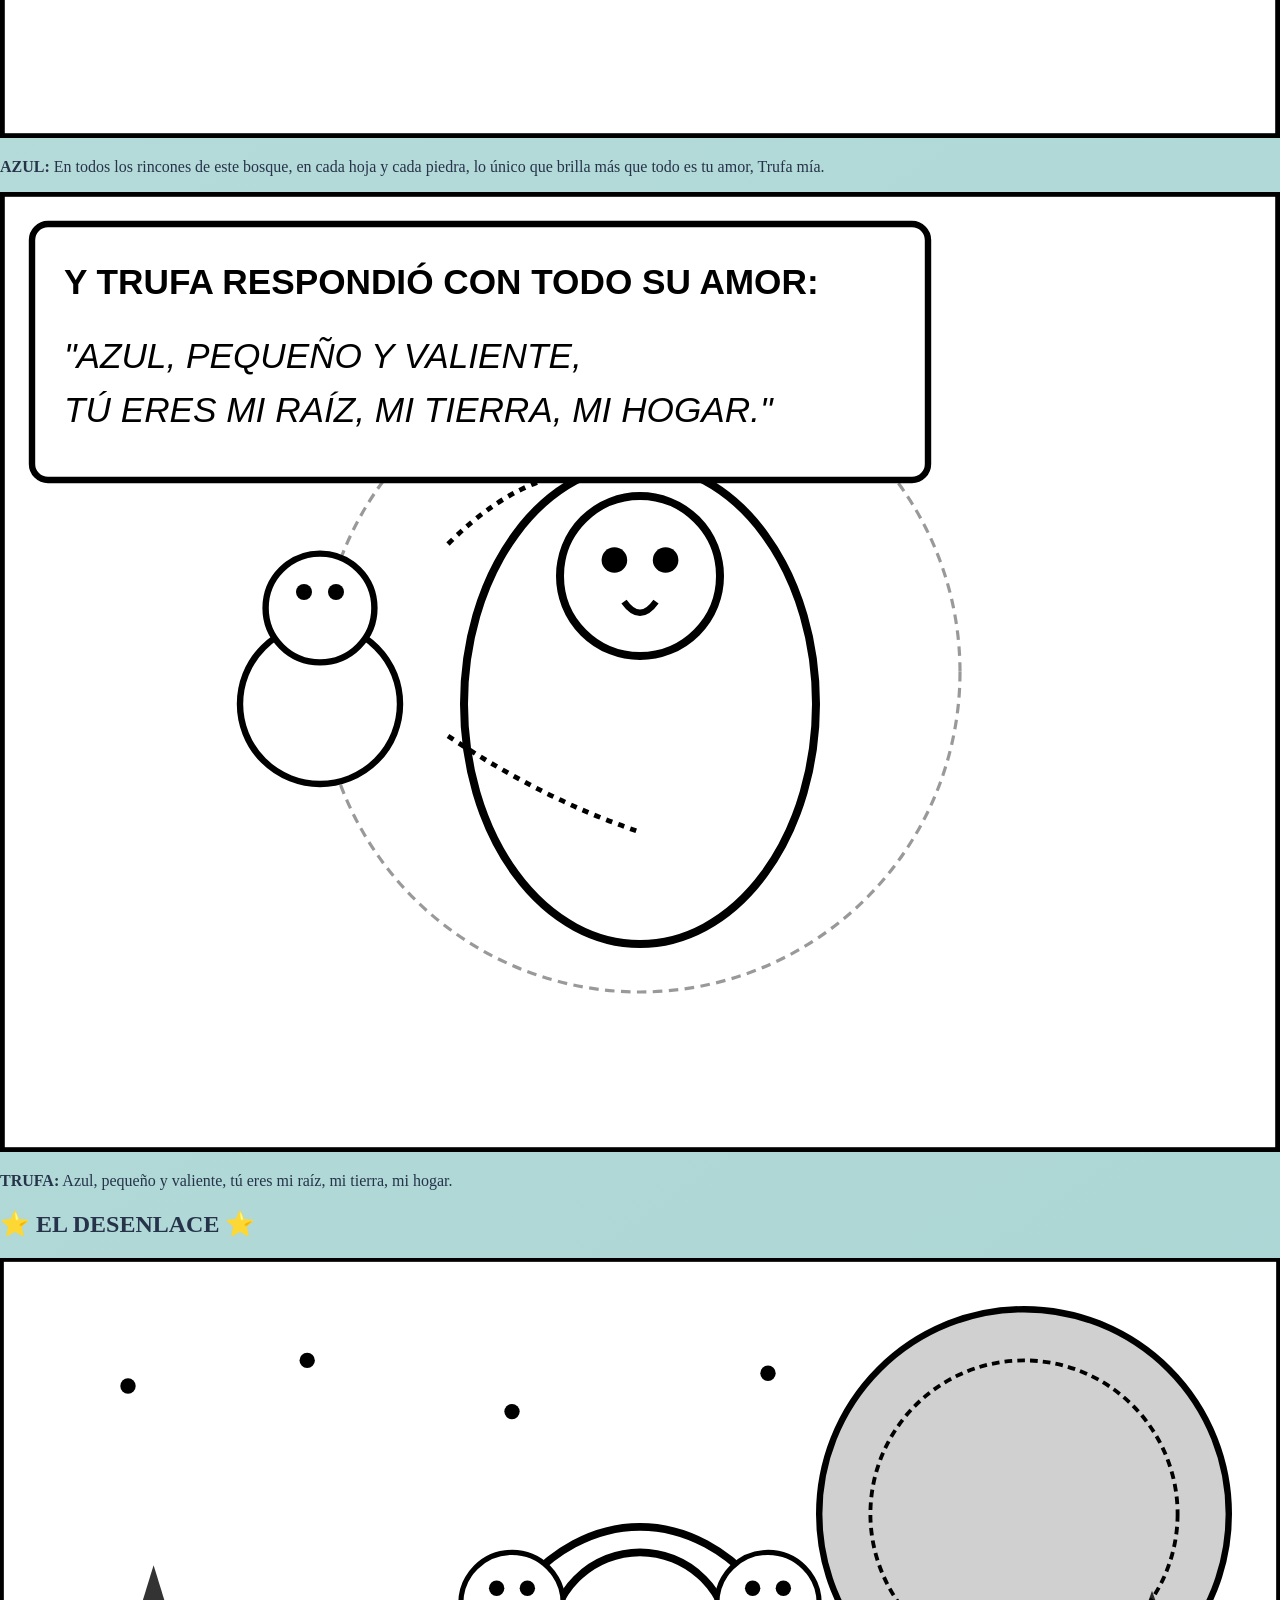
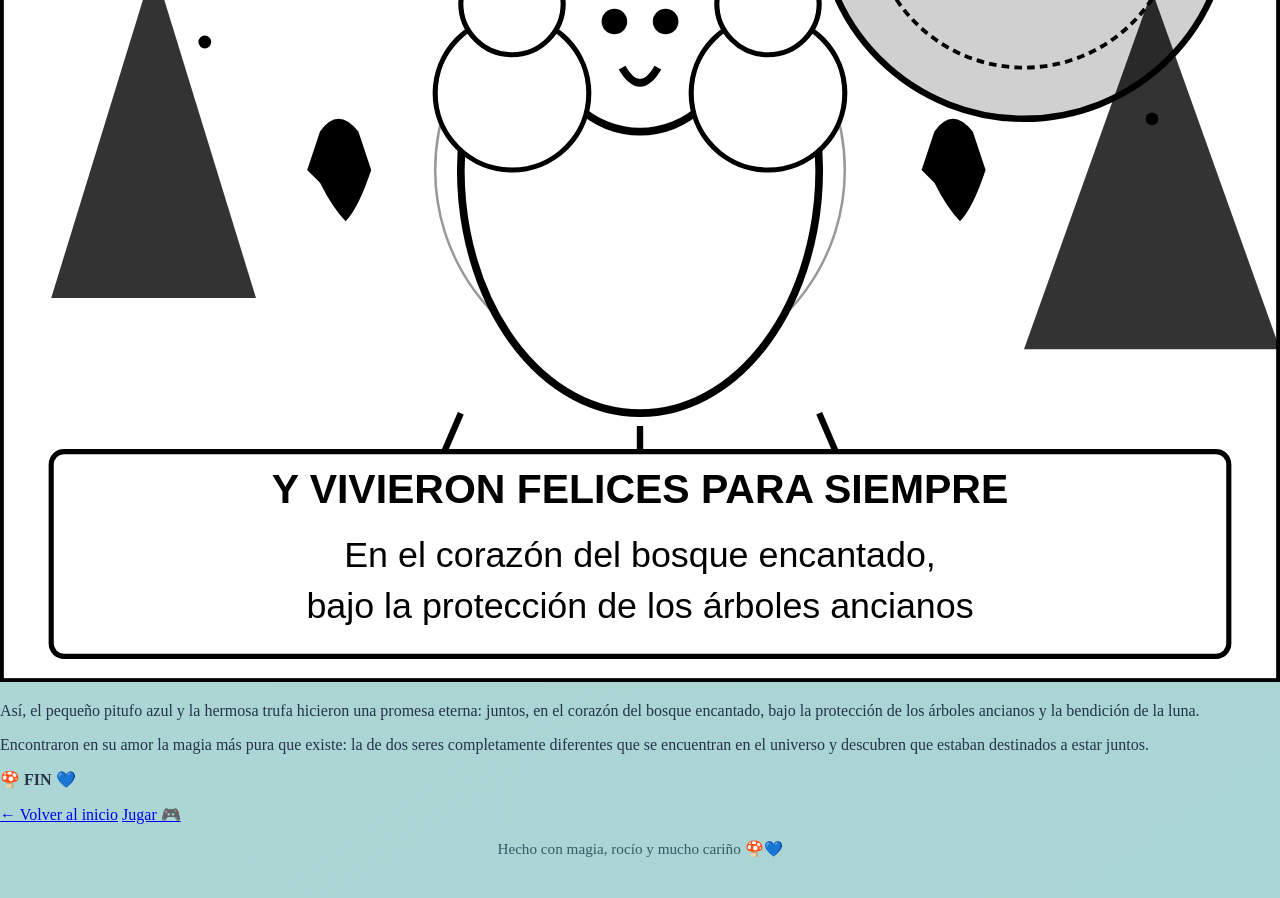
==== commit 65f02fb5: "Convert story page to Marvel-style black-and-white comic layout" ====
--- a/index.html
+++ b/index.html
@@ -3,8 +3,8 @@
 <head>
   <meta charset="utf-8">
   <meta name="viewport" content="width=device-width, initial-scale=1">
-  <meta name="description" content="La historia de Azul y Trufa, un cuento de amor en el bosque encantado.">
-  <title>Azul y Trufa 🍄💙</title>
+  <meta name="description" content="Azul y Trufa, una historia de amor en un cómic del bosque encantado.">
+  <title>Azul y Trufa | Cómic</title>
   <link rel="stylesheet" href="styles.css">
 </head>
 <body>
@@ -21,37 +21,401 @@
       <div class="moon" aria-hidden="true"></div>
       <div class="mushroom mushroom-one" aria-hidden="true">🍄</div>
       <div class="mushroom mushroom-two" aria-hidden="true">🍄</div>
-      <p class="eyebrow">Un cuento del bosque encantado</p>
+      <p class="eyebrow">Un cómic del bosque encantado</p>
       <h1 id="title">Azul <span>y</span> Trufa</h1>
       <p class="subtitle">Dos seres diferentes. Un amor extraordinario.</p>
       <div class="button-group">
-        <a class="start-button" href="#historia">Leer la historia ↓</a>
+        <a class="start-button" href="#comic-section">Leer el cómic ↓</a>
         <a class="start-button" href="game.html">Jugar 🎮</a>
       </div>
     </section>
 
-    <article id="historia" class="story-card">
-      <div class="story-heading">
-        <span class="ornament">✦</span>
-        <h2>La historia de Azul y Trufa</h2>
-        <span class="ornament">✦</span>
-      </div>
-      <div id="story" class="story-content" aria-live="polite">
-        <p>Cargando la historia...</p>
-      </div>
-    </article>
-
-    <section class="carousel-section" aria-label="Galería visual de la historia">
-      <div class="carousel-header">
-        <span class="eyebrow mini">Momentos del cuento</span>
-        <h3>Imágenes del bosque</h3>
-      </div>
-      <div class="carousel-shell">
-        <button class="carousel-btn prev" type="button" aria-label="Anterior">‹</button>
-        <div class="carousel-window">
-          <div id="carouselTrack" class="carousel-track" aria-live="polite"></div>
-        </div>
-        <button class="carousel-btn next" type="button" aria-label="Siguiente">›</button>
+    <section id="comic-section" class="comic-container">
+      <div class="comic-cover">
+        <div class="cover-content">
+          <h2 class="comic-title">AZUL Y TRUFA</h2>
+          <p class="comic-subtitle">Una historia de amor en el bosque encantado</p>
+          <div class="cover-art" aria-hidden="true">
+            <svg viewBox="0 0 300 400" xmlns="http://www.w3.org/2000/svg">
+              <rect width="300" height="400" fill="#ffffff" stroke="#000000" stroke-width="3"/>
+              <circle cx="150" cy="90" r="58" fill="#efefef" stroke="#000" stroke-width="2"/>
+              <circle cx="82" cy="210" r="32" fill="#ffffff" stroke="#000" stroke-width="2"/>
+              <circle cx="82" cy="170" r="23" fill="#ffffff" stroke="#000" stroke-width="2"/>
+              <circle cx="78" cy="165" r="4" fill="#000"/>
+              <circle cx="88" cy="165" r="4" fill="#000"/>
+              <path d="M 78 176 Q 82 181 86 176" stroke="#000" stroke-width="2" fill="none"/>
+              <ellipse cx="82" cy="150" rx="18" ry="13" fill="#000" stroke="#000" stroke-width="2"/>
+              <ellipse cx="222" cy="220" rx="30" ry="40" fill="#ffffff" stroke="#000" stroke-width="2"/>
+              <circle cx="222" cy="170" r="28" fill="#ffffff" stroke="#000" stroke-width="2"/>
+              <circle cx="214" cy="166" r="4" fill="#000"/>
+              <circle cx="230" cy="166" r="4" fill="#000"/>
+              <path d="M 214 178 Q 222 183 230 178" stroke="#000" stroke-width="2" fill="none"/>
+              <path d="M 200 255 Q 188 280 182 300" stroke="#000" stroke-width="2" fill="none"/>
+              <path d="M 222 257 Q 220 290 220 310" stroke="#000" stroke-width="2" fill="none"/>
+              <path d="M 244 255 Q 255 280 260 300" stroke="#000" stroke-width="2" fill="none"/>
+              <path d="M 150 206 L 155 196 Q 160 191 166 196 L 170 206 Q 165 216 160 218 Q 155 216 150 206 Z" fill="#000"/>
+              <line x1="10" y1="300" x2="290" y2="300" stroke="#000" stroke-width="3"/>
+              <line x1="30" y1="300" x2="40" y2="250" stroke="#000" stroke-width="2"/>
+              <line x1="75" y1="300" x2="86" y2="240" stroke="#000" stroke-width="2"/>
+              <line x1="245" y1="300" x2="235" y2="248" stroke="#000" stroke-width="2"/>
+              <line x1="282" y1="300" x2="292" y2="240" stroke="#000" stroke-width="2"/>
+              <text x="150" y="350" text-anchor="middle" font-size="16" font-weight="bold" font-family="Arial Black, sans-serif" fill="#000">Una aventura mágica</text>
+            </svg>
+          </div>
+        </div>
+      </div>
+
+      <div class="comic-synopsis">
+        <div class="synopsis-box">
+          <h3>📖 SINOPSIS</h3>
+          <p>En lo profundo del bosque encantado, donde los hongos brillan bajo la luz de la luna, vive Azul, un pitufo de apenas tres manzanas de alto, con un corazón lleno de magia.</p>
+          <p>Un día de primavera, sus pequeños pies tropiezan con Trufa, la trufa más hermosa que jamás hubiera visto. Desde ese momento, sus vidas se entrelazan y nace una historia de amor único, inesperado y eterno.</p>
+        </div>
+      </div>
+
+      <div class="comic-panel">
+        <div class="panel-art">
+          <svg viewBox="0 0 400 300" xmlns="http://www.w3.org/2000/svg">
+            <rect width="400" height="300" fill="#ffffff" stroke="#000" stroke-width="3"/>
+            <circle cx="350" cy="55" r="40" fill="#e0e0e0" stroke="#000" stroke-width="2"/>
+            <path d="M 20 200 L 35 120 L 50 200 Z" fill="#000"/>
+            <path d="M 60 220 L 85 100 L 110 220 Z" fill="#000"/>
+            <path d="M 322 230 L 350 110 L 385 230 Z" fill="#000"/>
+            <circle cx="200" cy="200" r="30" fill="#fff" stroke="#000" stroke-width="2"/>
+            <circle cx="200" cy="160" r="20" fill="#fff" stroke="#000" stroke-width="2"/>
+            <circle cx="194" cy="155" r="3" fill="#000"/>
+            <circle cx="206" cy="155" r="3" fill="#000"/>
+            <path d="M 196 164 Q 200 168 204 164" stroke="#000" stroke-width="1.5" fill="none"/>
+            <ellipse cx="200" cy="142" rx="18" ry="14" fill="#000" stroke="#000" stroke-width="2"/>
+            <rect x="10" y="10" width="210" height="60" fill="#fff" stroke="#000" stroke-width="2" rx="5"/>
+            <text x="20" y="30" font-size="11" font-weight="bold" font-family="Arial, sans-serif" fill="#000">EN LO PROFUNDO DEL BOSQUE</text>
+            <text x="20" y="46" font-size="11" font-weight="bold" font-family="Arial, sans-serif" fill="#000">ENCANTADO, DONDE LOS</text>
+            <text x="20" y="62" font-size="11" font-weight="bold" font-family="Arial, sans-serif" fill="#000">HONGOS BRILLAN...</text>
+          </svg>
+        </div>
+        <div class="panel-dialog">
+          <div class="dialog-bubble narrator">
+            <p><strong>NARRADOR:</strong> En lo profundo del bosque encantado, donde los hongos brillaban bajo la luz de la luna, vivía Azul...</p>
+          </div>
+        </div>
+      </div>
+
+      <div class="comic-panel">
+        <div class="panel-art">
+          <svg viewBox="0 0 400 300" xmlns="http://www.w3.org/2000/svg">
+            <rect width="400" height="300" fill="#fff" stroke="#000" stroke-width="3"/>
+            <ellipse cx="80" cy="250" rx="30" ry="20" fill="#000" opacity="0.25"/>
+            <ellipse cx="150" cy="260" rx="25" ry="15" fill="#000" opacity="0.25"/>
+            <ellipse cx="320" cy="255" rx="35" ry="18" fill="#000" opacity="0.25"/>
+            <line x1="80" y1="250" x2="80" y2="200" stroke="#000" stroke-width="1"/>
+            <circle cx="80" cy="190" r="8" fill="#fff" stroke="#000" stroke-width="1.5"/>
+            <line x1="150" y1="260" x2="150" y2="210" stroke="#000" stroke-width="1"/>
+            <circle cx="150" cy="195" r="7" fill="#fff" stroke="#000" stroke-width="1.5"/>
+            <circle cx="200" cy="180" r="28" fill="#fff" stroke="#000" stroke-width="2"/>
+            <circle cx="200" cy="145" r="18" fill="#fff" stroke="#000" stroke-width="2"/>
+            <circle cx="196" cy="140" r="3" fill="#000"/>
+            <circle cx="204" cy="140" r="3" fill="#000"/>
+            <path d="M 198 149 Q 200 154 202 149" stroke="#000" stroke-width="1.5" fill="none"/>
+            <ellipse cx="200" cy="128" rx="16" ry="12" fill="#000" stroke="#000" stroke-width="2"/>
+            <line x1="220" y1="160" x2="250" y2="140" stroke="#000" stroke-width="3"/>
+            <path d="M 260 130 Q 270 125 280 120" stroke="#000" stroke-width="1" fill="none" stroke-dasharray="3,2"/>
+            <rect x="10" y="10" width="250" height="60" fill="#fff" stroke="#000" stroke-width="2" rx="5"/>
+            <text x="20" y="30" font-size="11" font-weight="bold" font-family="Arial, sans-serif" fill="#000">UN DÍA DE PRIMAVERA, AZUL</text>
+            <text x="20" y="45" font-size="11" font-weight="bold" font-family="Arial, sans-serif" fill="#000">RECOGÍA FLORES PARA LA</text>
+            <text x="20" y="60" font-size="11" font-weight="bold" font-family="Arial, sans-serif" fill="#000">ALDEA PITUFA...</text>
+          </svg>
+        </div>
+        <div class="panel-dialog">
+          <div class="dialog-bubble narrator">
+            <p><strong>NARRADOR:</strong> Un día de primavera, mientras Azul recogía flores silvestres, sus pequeños pies encontraron algo extraordinario...</p>
+          </div>
+        </div>
+      </div>
+
+      <div class="comic-panel">
+        <div class="panel-art">
+          <svg viewBox="0 0 400 300" xmlns="http://www.w3.org/2000/svg">
+            <rect width="400" height="300" fill="#fff" stroke="#000" stroke-width="3"/>
+            <path d="M 100 220 Q 120 260 140 290" stroke="#000" stroke-width="2" fill="none"/>
+            <path d="M 200 230 Q 200 270 200 300" stroke="#000" stroke-width="2" fill="none"/>
+            <path d="M 300 220 Q 280 260 260 290" stroke="#000" stroke-width="2" fill="none"/>
+            <ellipse cx="200" cy="240" rx="80" ry="40" fill="#000" opacity="0.2"/>
+            <ellipse cx="200" cy="250" rx="120" ry="30" fill="#000" opacity="0.08"/>
+            <ellipse cx="200" cy="150" rx="60" ry="80" fill="#fff" stroke="#000" stroke-width="2.5"/>
+            <circle cx="170" cy="120" r="8" fill="#000" opacity="0.3"/>
+            <circle cx="210" cy="100" r="7" fill="#000" opacity="0.3"/>
+            <circle cx="230" cy="150" r="6" fill="#000" opacity="0.3"/>
+            <circle cx="180" cy="180" r="7" fill="#000" opacity="0.3"/>
+            <circle cx="200" cy="140" r="25" fill="#fff" stroke="#000" stroke-width="2"/>
+            <circle cx="192" cy="135" r="3" fill="#000"/>
+            <circle cx="208" cy="135" r="3" fill="#000"/>
+            <path d="M 195 143 Q 200 148 205 143" stroke="#000" stroke-width="1.5" fill="none"/>
+            <circle cx="80" cy="150" r="25" fill="#fff" stroke="#000" stroke-width="2"/>
+            <circle cx="80" cy="120" r="16" fill="#fff" stroke="#000" stroke-width="2"/>
+            <circle cx="76" cy="116" r="3" fill="#000"/>
+            <circle cx="84" cy="116" r="3" fill="#000"/>
+            <circle cx="80" cy="125" r="2" fill="#000"/>
+            <ellipse cx="80" cy="108" rx="14" ry="11" fill="#000" stroke="#000" stroke-width="1.5"/>
+            <path d="M 120 100 Q 140 90 160 95" stroke="#000" stroke-width="2" fill="none"/>
+            <path d="M 125 80 Q 140 70 155 75" stroke="#000" stroke-width="2" fill="none"/>
+            <rect x="250" y="10" width="140" height="80" fill="#fff" stroke="#000" stroke-width="2" rx="5"/>
+            <text x="260" y="30" font-size="10" font-weight="bold" font-family="Arial, sans-serif" fill="#000">TRUFA, LA</text>
+            <text x="260" y="45" font-size="10" font-weight="bold" font-family="Arial, sans-serif" fill="#000">TRUFA MÁS</text>
+            <text x="260" y="60" font-size="10" font-weight="bold" font-family="Arial, sans-serif" fill="#000">HERMOSA DEL</text>
+            <text x="260" y="75" font-size="10" font-weight="bold" font-family="Arial, sans-serif" fill="#000">BOSQUE</text>
+          </svg>
+        </div>
+        <div class="panel-dialog">
+          <div class="dialog-bubble narrator">
+            <p><strong>NARRADOR:</strong> ¡Trufa! Una joya viviente del bosque encantado. Nada lo preparó para este encuentro...</p>
+          </div>
+          <div class="dialog-bubble character">
+            <p><strong>AZUL:</strong> ¿Quién eres tú, pequeña joya?</p>
+          </div>
+        </div>
+      </div>
+
+      <div class="comic-panel">
+        <div class="panel-art">
+          <svg viewBox="0 0 400 300" xmlns="http://www.w3.org/2000/svg">
+            <rect width="400" height="300" fill="#fff" stroke="#000" stroke-width="3"/>
+            <circle cx="350" cy="40" r="35" fill="#d0d0d0" stroke="#000" stroke-width="2"/>
+            <line x1="350" y1="80" x2="350" y2="120" stroke="#000" stroke-width="1" stroke-dasharray="2,2" opacity="0.5"/>
+            <ellipse cx="150" cy="160" rx="50" ry="70" fill="#fff" stroke="#000" stroke-width="2.5"/>
+            <circle cx="150" cy="140" r="22" fill="#fff" stroke="#000" stroke-width="2"/>
+            <circle cx="143" cy="135" r="3" fill="#000"/>
+            <circle cx="157" cy="135" r="3" fill="#000"/>
+            <path d="M 147 144 Q 150 149 153 144" stroke="#000" stroke-width="1.5" fill="none"/>
+            <circle cx="280" cy="160" r="26" fill="#fff" stroke="#000" stroke-width="2"/>
+            <circle cx="280" cy="128" r="17" fill="#fff" stroke="#000" stroke-width="2"/>
+            <circle cx="275" cy="123" r="3" fill="#000"/>
+            <circle cx="285" cy="123" r="3" fill="#000"/>
+            <path d="M 277 133 Q 280 140 283 133" stroke="#000" stroke-width="2" fill="none"/>
+            <ellipse cx="280" cy="115" rx="15" ry="13" fill="#000" stroke="#000" stroke-width="2"/>
+            <path d="M 215 150 L 218 143 Q 221 140 224 143 L 227 150 Q 224 158 221 160 Q 218 158 215 150 Z" fill="#000"/>
+            <path d="M 180 130 Q 200 120 240 140" stroke="#000" stroke-width="1.5" fill="none" stroke-dasharray="3,2"/>
+            <rect x="10" y="10" width="220" height="70" fill="#fff" stroke="#000" stroke-width="2" rx="5"/>
+            <text x="20" y="30" font-size="11" font-weight="bold" font-family="Arial, sans-serif" fill="#000">DESDE ESE MOMENTO, SUS</text>
+            <text x="20" y="45" font-size="11" font-weight="bold" font-family="Arial, sans-serif" fill="#000">VIDAS SE ENTRELAZARON</text>
+            <text x="20" y="60" font-size="11" font-weight="bold" font-family="Arial, sans-serif" fill="#000">COMO LAS RAÍCES...</text>
+          </svg>
+        </div>
+        <div class="panel-dialog">
+          <div class="dialog-bubble character">
+            <p><strong>TRUFA:</strong> Soy Trufa. Nunca había conocido a nadie como tú, pequeño azul.</p>
+          </div>
+          <div class="dialog-bubble narrator">
+            <p><strong>NARRADOR:</strong> Y así comenzó una historia de amor como pocas en el bosque encantado...</p>
+          </div>
+        </div>
+      </div>
+
+      <div class="comic-panel">
+        <div class="panel-art">
+          <svg viewBox="0 0 400 300" xmlns="http://www.w3.org/2000/svg">
+            <rect width="400" height="300" fill="#fff" stroke="#000" stroke-width="3"/>
+            <line x1="40" y1="30" x2="30" y2="80" stroke="#000" stroke-width="1.5" opacity="0.6"/>
+            <line x1="80" y1="20" x2="70" y2="70" stroke="#000" stroke-width="1.5" opacity="0.6"/>
+            <line x1="120" y1="25" x2="110" y2="75" stroke="#000" stroke-width="1.5" opacity="0.6"/>
+            <line x1="160" y1="30" x2="150" y2="80" stroke="#000" stroke-width="1.5" opacity="0.6"/>
+            <line x1="200" y1="20" x2="190" y2="70" stroke="#000" stroke-width="1.5" opacity="0.6"/>
+            <line x1="240" y1="25" x2="230" y2="75" stroke="#000" stroke-width="1.5" opacity="0.6"/>
+            <line x1="280" y1="30" x2="270" y2="80" stroke="#000" stroke-width="1.5" opacity="0.6"/>
+            <line x1="320" y1="20" x2="310" y2="70" stroke="#000" stroke-width="1.5" opacity="0.6"/>
+            <line x1="360" y1="25" x2="350" y2="75" stroke="#000" stroke-width="1.5" opacity="0.6"/>
+            <path d="M 130 180 L 170 140 L 210 180 Z" stroke="#000" stroke-width="2" fill="#fff"/>
+            <line x1="145" y1="180" x2="145" y2="200" stroke="#000" stroke-width="1.5"/>
+            <line x1="160" y1="160" x2="160" y2="180" stroke="#000" stroke-width="1.5"/>
+            <line x1="195" y1="180" x2="195" y2="200" stroke="#000" stroke-width="1.5"/>
+            <ellipse cx="170" cy="195" rx="25" ry="35" fill="#fff" stroke="#000" stroke-width="2"/>
+            <circle cx="170" cy="170" r="18" fill="#fff" stroke="#000" stroke-width="2"/>
+            <circle cx="164" cy="166" r="2.5" fill="#000"/>
+            <circle cx="176" cy="166" r="2.5" fill="#000"/>
+            <circle cx="170" cy="140" r="20" fill="#fff" stroke="#000" stroke-width="2"/>
+            <circle cx="170" cy="110" r="14" fill="#fff" stroke="#000" stroke-width="2"/>
+            <circle cx="166" cy="106" r="2.5" fill="#000"/>
+            <circle cx="174" cy="106" r="2.5" fill="#000"/>
+            <path d="M 210 120 Q 230 110 250 100" stroke="#000" stroke-width="1.5" fill="none" stroke-dasharray="2,2"/>
+            <rect x="250" y="120" width="140" height="100" fill="#fff" stroke="#000" stroke-width="2" rx="5"/>
+            <text x="260" y="140" font-size="10" font-weight="bold" font-family="Arial, sans-serif" fill="#000">EN DÍAS LLUVIOSOS,</text>
+            <text x="260" y="155" font-size="10" font-weight="bold" font-family="Arial, sans-serif" fill="#000">AZUL CONSTRUÍA</text>
+            <text x="260" y="170" font-size="10" font-weight="bold" font-family="Arial, sans-serif" fill="#000">PEQUEÑOS REFUGIOS</text>
+            <text x="260" y="185" font-size="10" font-weight="bold" font-family="Arial, sans-serif" fill="#000">SOBRE TRUFA</text>
+            <text x="260" y="205" font-size="9" font-family="Arial, sans-serif" fill="#000">SU AMOR ERA TAN</text>
+            <text x="260" y="218" font-size="9" font-family="Arial, sans-serif" fill="#000">PURO COMO EL AGUA</text>
+          </svg>
+        </div>
+        <div class="panel-dialog">
+          <div class="dialog-bubble narrator">
+            <p><strong>NARRADOR:</strong> En los días lluviosos, Azul construía pequeños refugios. Trufa florecía más hermosa cada vez que escuchaba sus poesías...</p>
+          </div>
+        </div>
+      </div>
+
+      <div class="comic-panel">
+        <div class="panel-art">
+          <svg viewBox="0 0 400 300" xmlns="http://www.w3.org/2000/svg">
+            <rect width="400" height="300" fill="#fff" stroke="#000" stroke-width="3"/>
+            <circle cx="350" cy="50" r="40" fill="#d0d0d0" stroke="#000" stroke-width="2"/>
+            <path d="M 20 220 L 50 100 L 80 220 Z" stroke="#000" stroke-width="2" fill="none"/>
+            <path d="M 320 210 L 350 90 L 380 210 Z" stroke="#000" stroke-width="2" fill="none"/>
+            <circle cx="80" cy="220" r="15" fill="#fff" stroke="#000" stroke-width="2"/>
+            <circle cx="150" cy="230" r="18" fill="#fff" stroke="#000" stroke-width="2"/>
+            <circle cx="250" cy="225" r="16" fill="#fff" stroke="#000" stroke-width="2"/>
+            <circle cx="320" cy="235" r="17" fill="#fff" stroke="#000" stroke-width="2"/>
+            <text x="85" y="210" font-size="12" fill="#000">♪</text>
+            <text x="155" y="215" font-size="12" fill="#000">♪</text>
+            <text x="255" y="210" font-size="12" fill="#000">♪</text>
+            <text x="325" y="220" font-size="12" fill="#000">♪</text>
+            <ellipse cx="200" cy="160" rx="45" ry="60" fill="#fff" stroke="#000" stroke-width="2.5"/>
+            <circle cx="200" cy="130" r="20" fill="#fff" stroke="#000" stroke-width="2"/>
+            <circle cx="194" cy="125" r="3" fill="#000"/>
+            <circle cx="206" cy="125" r="3" fill="#000"/>
+            <circle cx="200" cy="160" r="22" fill="#fff" stroke="#000" stroke-width="2"/>
+            <circle cx="200" cy="130" r="15" fill="#fff" stroke="#000" stroke-width="2"/>
+            <circle cx="196" cy="126" r="2.5" fill="#000"/>
+            <circle cx="204" cy="126" r="2.5" fill="#000"/>
+            <path d="M 160 120 Q 180 100 200 90" stroke="#000" stroke-width="1" fill="none" stroke-dasharray="2,2"/>
+            <path d="M 240 115 Q 220 95 200 85" stroke="#000" stroke-width="1" fill="none" stroke-dasharray="2,2"/>
+            <rect x="10" y="10" width="300" height="70" fill="#fff" stroke="#000" stroke-width="2" rx="5"/>
+            <text x="20" y="30" font-size="12" font-weight="bold" font-family="Arial, sans-serif" fill="#000">DESCUBRIERON UN CLARO MÁGICO DONDE</text>
+            <text x="20" y="48" font-size="12" font-weight="bold" font-family="Arial, sans-serif" fill="#000">LOS HONGOS CANTABAN AL ATARDECER</text>
+            <text x="20" y="65" font-size="10" font-family="Arial, sans-serif" fill="#000">LA MAGIA FLORECIA EN TORNO A ELLOS</text>
+          </svg>
+        </div>
+        <div class="panel-dialog">
+          <div class="dialog-bubble narrator">
+            <p><strong>NARRADOR:</strong> Juntos descubrieron un claro mágico donde los hongos cantaban al atardecer, donde la magia misma danzaba alrededor de su amor...</p>
+          </div>
+        </div>
+      </div>
+
+      <div class="comic-panel">
+        <div class="panel-art">
+          <svg viewBox="0 0 400 300" xmlns="http://www.w3.org/2000/svg">
+            <rect width="400" height="300" fill="#fff" stroke="#000" stroke-width="3"/>
+            <circle cx="50" cy="40" r="2" fill="#000"/>
+            <circle cx="100" cy="30" r="2" fill="#000"/>
+            <circle cx="150" cy="50" r="2" fill="#000"/>
+            <circle cx="200" cy="35" r="2" fill="#000"/>
+            <circle cx="250" cy="45" r="2" fill="#000"/>
+            <circle cx="300" cy="40" r="2" fill="#000"/>
+            <circle cx="350" cy="50" r="2" fill="#000"/>
+            <circle cx="75" cy="80" r="2" fill="#000"/>
+            <circle cx="320" cy="75" r="2" fill="#000"/>
+            <circle cx="350" cy="80" r="45" fill="#d0d0d0" stroke="#000" stroke-width="2.5"/>
+            <path d="M 10 200 L 30 80 L 50 200 Z" fill="#000"/>
+            <path d="M 350 210 L 370 85 L 390 210 Z" fill="#000"/>
+            <circle cx="150" cy="160" r="28" fill="#fff" stroke="#000" stroke-width="2"/>
+            <circle cx="150" cy="125" r="18" fill="#fff" stroke="#000" stroke-width="2"/>
+            <circle cx="145" cy="120" r="3" fill="#000"/>
+            <circle cx="155" cy="120" r="3" fill="#000"/>
+            <line x1="170" y1="150" x2="210" y2="150" stroke="#000" stroke-width="2"/>
+            <circle cx="215" cy="150" r="8" fill="#fff" stroke="#000" stroke-width="2"/>
+            <ellipse cx="250" cy="170" rx="45" ry="65" fill="#fff" stroke="#000" stroke-width="2"/>
+            <circle cx="250" cy="135" r="22" fill="#fff" stroke="#000" stroke-width="2"/>
+            <circle cx="243" cy="130" r="3" fill="#000"/>
+            <circle cx="257" cy="130" r="3" fill="#000"/>
+            <line x1="230" y1="150" x2="215" y2="150" stroke="#000" stroke-width="2"/>
+            <path d="M 200 145 L 210 130 Q 220 120 230 130 L 240 145 Q 230 165 220 170 Q 210 165 200 145 Z" fill="#000"/>
+            <rect x="10" y="10" width="280" height="100" fill="#fff" stroke="#000" stroke-width="2" rx="5"/>
+            <text x="20" y="32" font-size="12" font-weight="bold" font-family="Arial, sans-serif" fill="#000">BAJO LAS ESTRELLAS, AZUL TOMÓ LA MANO</text>
+            <text x="20" y="50" font-size="12" font-weight="bold" font-family="Arial, sans-serif" fill="#000">DE TRUFA Y LE DIJO:</text>
+            <text x="20" y="70" font-size="11" font-style="italic" font-family="Arial, sans-serif" fill="#000">"EN TODOS LOS RINCONES DE ESTE BOSQUE,</text>
+            <text x="20" y="86" font-size="11" font-style="italic" font-family="Arial, sans-serif" fill="#000">LO ÚNICO QUE BRILLA MÁS QUE TODO</text>
+            <text x="20" y="102" font-size="11" font-style="italic" font-family="Arial, sans-serif" fill="#000">ES TU AMOR, TRUFA MÍA."</text>
+          </svg>
+        </div>
+        <div class="panel-dialog">
+          <div class="dialog-bubble character">
+            <p><strong>AZUL:</strong> En todos los rincones de este bosque, en cada hoja y cada piedra, lo único que brilla más que todo es tu amor, Trufa mía.</p>
+          </div>
+        </div>
+      </div>
+
+      <div class="comic-panel">
+        <div class="panel-art">
+          <svg viewBox="0 0 400 300" xmlns="http://www.w3.org/2000/svg">
+            <rect width="400" height="300" fill="#fff" stroke="#000" stroke-width="3"/>
+            <circle cx="200" cy="150" r="100" fill="none" stroke="#000" stroke-width="1" stroke-dasharray="3,2" opacity="0.4"/>
+            <ellipse cx="200" cy="160" rx="55" ry="75" fill="#fff" stroke="#000" stroke-width="2.5"/>
+            <circle cx="200" cy="120" r="25" fill="#fff" stroke="#000" stroke-width="2.5"/>
+            <circle cx="192" cy="115" r="4" fill="#000"/>
+            <circle cx="208" cy="115" r="4" fill="#000"/>
+            <path d="M 195 128 Q 200 135 205 128" stroke="#000" stroke-width="2" fill="none"/>
+            <circle cx="100" cy="160" r="25" fill="#fff" stroke="#000" stroke-width="2"/>
+            <circle cx="100" cy="130" r="17" fill="#fff" stroke="#000" stroke-width="2"/>
+            <circle cx="95" cy="125" r="2.5" fill="#000"/>
+            <circle cx="105" cy="125" r="2.5" fill="#000"/>
+            <path d="M 140 110 Q 170 80 200 90" stroke="#000" stroke-width="1.5" fill="none" stroke-dasharray="2,2"/>
+            <path d="M 140 170 Q 170 190 200 200" stroke="#000" stroke-width="1.5" fill="none" stroke-dasharray="2,2"/>
+            <rect x="10" y="10" width="280" height="80" fill="#fff" stroke="#000" stroke-width="2" rx="5"/>
+            <text x="20" y="32" font-size="11" font-weight="bold" font-family="Arial, sans-serif" fill="#000">Y TRUFA RESPONDIÓ CON TODO SU AMOR:</text>
+            <text x="20" y="55" font-size="11" font-style="italic" font-family="Arial, sans-serif" fill="#000">"AZUL, PEQUEÑO Y VALIENTE,</text>
+            <text x="20" y="72" font-size="11" font-style="italic" font-family="Arial, sans-serif" fill="#000">TÚ ERES MI RAÍZ, MI TIERRA, MI HOGAR."</text>
+          </svg>
+        </div>
+        <div class="panel-dialog">
+          <div class="dialog-bubble character">
+            <p><strong>TRUFA:</strong> Azul, pequeño y valiente, tú eres mi raíz, mi tierra, mi hogar.</p>
+          </div>
+        </div>
+      </div>
+
+      <div class="comic-finale">
+        <div class="finale-content">
+          <h2 class="finale-title">⭐ EL DESENLACE ⭐</h2>
+          <div class="finale-art" aria-hidden="true">
+            <svg viewBox="0 0 500 400" xmlns="http://www.w3.org/2000/svg">
+              <rect width="500" height="400" fill="#fff" stroke="#000" stroke-width="3"/>
+              <circle cx="400" cy="100" r="80" fill="#d0d0d0" stroke="#000" stroke-width="2.5"/>
+              <circle cx="400" cy="100" r="60" fill="none" stroke="#000" stroke-width="1.5" stroke-dasharray="3,2"/>
+              <circle cx="50" cy="50" r="3" fill="#000"/>
+              <circle cx="120" cy="40" r="3" fill="#000"/>
+              <circle cx="200" cy="60" r="3" fill="#000"/>
+              <circle cx="300" cy="45" r="3" fill="#000"/>
+              <circle cx="80" cy="150" r="2.5" fill="#000"/>
+              <circle cx="450" cy="180" r="2.5" fill="#000"/>
+              <path d="M 20 250 L 60 120 L 100 250 Z" fill="#000" opacity="0.8"/>
+              <path d="M 400 270 L 450 130 L 500 270 Z" fill="#000" opacity="0.8"/>
+              <circle cx="250" cy="200" r="80" fill="none" stroke="#000" stroke-width="1" opacity="0.4"/>
+              <circle cx="250" cy="200" r="60" fill="none" stroke="#000" stroke-width="1.5" opacity="0.5" stroke-dasharray="2,2"/>
+              <circle cx="250" cy="200" r="40" fill="none" stroke="#000" stroke-width="1" opacity="0.6"/>
+              <ellipse cx="250" cy="200" rx="70" ry="95" fill="#fff" stroke="#000" stroke-width="3"/>
+              <circle cx="250" cy="150" r="35" fill="#fff" stroke="#000" stroke-width="3"/>
+              <circle cx="240" cy="142" r="5" fill="#000"/>
+              <circle cx="260" cy="142" r="5" fill="#000"/>
+              <path d="M 243 160 Q 250 172 257 160" stroke="#000" stroke-width="3" fill="none"/>
+              <circle cx="200" cy="170" r="30" fill="#fff" stroke="#000" stroke-width="2"/>
+              <circle cx="200" cy="135" r="20" fill="#fff" stroke="#000" stroke-width="2"/>
+              <circle cx="194" cy="129" r="3" fill="#000"/>
+              <circle cx="206" cy="129" r="3" fill="#000"/>
+              <circle cx="300" cy="170" r="30" fill="#fff" stroke="#000" stroke-width="2"/>
+              <circle cx="300" cy="135" r="20" fill="#fff" stroke="#000" stroke-width="2"/>
+              <circle cx="294" cy="129" r="3" fill="#000"/>
+              <circle cx="306" cy="129" r="3" fill="#000"/>
+              <path d="M 180 295 Q 160 340 150 380" stroke="#000" stroke-width="2.5" fill="none"/>
+              <path d="M 250 300 Q 250 350 250 380" stroke="#000" stroke-width="2.5" fill="none"/>
+              <path d="M 320 295 Q 340 340 350 380" stroke="#000" stroke-width="2.5" fill="none"/>
+              <path d="M 120 200 L 125 185 Q 132 175 140 185 L 145 200 Q 140 215 135 220 Q 130 215 125 205 Z" fill="#000"/>
+              <path d="M 360 200 L 365 185 Q 372 175 380 185 L 385 200 Q 380 215 375 220 Q 370 215 365 205 Z" fill="#000"/>
+              <rect x="20" y="310" width="460" height="80" fill="#fff" stroke="#000" stroke-width="2" rx="5"/>
+              <text x="250" y="330" text-anchor="middle" font-size="16" font-weight="bold" font-family="Arial Black, sans-serif" fill="#000">Y VIVIERON FELICES PARA SIEMPRE</text>
+              <text x="250" y="355" text-anchor="middle" font-size="14" font-family="Arial, sans-serif" fill="#000">En el corazón del bosque encantado,</text>
+              <text x="250" y="375" text-anchor="middle" font-size="14" font-family="Arial, sans-serif" fill="#000">bajo la protección de los árboles ancianos</text>
+            </svg>
+          </div>
+          <div class="finale-text">
+            <p>Así, el pequeño pitufo azul y la hermosa trufa hicieron una promesa eterna: juntos, en el corazón del bosque encantado, bajo la protección de los árboles ancianos y la bendición de la luna.</p>
+            <p>Encontraron en su amor la magia más pura que existe: la de dos seres completamente diferentes que se encuentran en el universo y descubren que estaban destinados a estar juntos.</p>
+            <p class="finale-ending">🍄 <strong>FIN</strong> 💙</p>
+          </div>
+        </div>
+      </div>
+
+      <div class="comic-navigation">
+        <a href="#" class="nav-button">← Volver al inicio</a>
+        <a href="game.html" class="nav-button">Jugar 🎮</a>
       </div>
     </section>
 
@@ -59,83 +423,6 @@
   </main>
 
   <script>
-    const storySlides = [
-      {
-        title: 'El bosque lunar',
-        text: 'Un claro mágico iluminado por la luna y los hongos brillantes.',
-        accent: '#a8d4d3',
-        emoji: '🌙'
-      },
-      {
-        title: 'Azul',
-        text: 'El pequeño pitufo con su gorro rojo y su mirada llena de ternura.',
-        accent: '#2f74d6',
-        emoji: '🧑‍🦰'
-      },
-      {
-        title: 'Trufa',
-        text: 'La trufa más bella del bosque, delicada, curiosa y profunda.',
-        accent: '#8b5e3c',
-        emoji: '🍄'
-      },
-      {
-        title: 'Su amor',
-        text: 'Juntos descubren un claro mágico donde la magia florece.',
-        accent: '#ffd166',
-        emoji: '💙'
-      }
-    ];
-
-    const track = document.getElementById('carouselTrack');
-    let currentSlide = 0;
-
-    function createSlide(slide, index) {
-      const item = document.createElement('article');
-      item.className = 'carousel-slide' + (index === 0 ? ' is-active' : '');
-      item.innerHTML = `
-        <div class="slide-art" style="background: linear-gradient(135deg, ${slide.accent}, rgba(255,255,255,0.22));">
-          <span>${slide.emoji}</span>
-        </div>
-        <div class="slide-copy">
-          <h4>${slide.title}</h4>
-          <p>${slide.text}</p>
-        </div>
-      `;
-      return item;
-    }
-
-    function renderCarousel() {
-      track.innerHTML = '';
-      storySlides.forEach((slide, index) => {
-        track.appendChild(createSlide(slide, index));
-      });
-      updateCarouselPosition();
-    }
-
-    function updateCarouselPosition() {
-      const slides = Array.from(track.children);
-      slides.forEach((slide, index) => {
-        slide.classList.toggle('is-active', index === currentSlide);
-      });
-      const offset = -currentSlide * 100;
-      track.style.transform = `translateX(${offset}%)`;
-    }
-
-    function nextSlide() {
-      currentSlide = (currentSlide + 1) % storySlides.length;
-      updateCarouselPosition();
-    }
-
-    function prevSlide() {
-      currentSlide = (currentSlide - 1 + storySlides.length) % storySlides.length;
-      updateCarouselPosition();
-    }
-
-    document.querySelector('.carousel-btn.next').addEventListener('click', nextSlide);
-    document.querySelector('.carousel-btn.prev').addEventListener('click', prevSlide);
-    setInterval(nextSlide, 4500);
-    renderCarousel();
-
     const introFog = document.getElementById('introFog');
     const enterButton = document.getElementById('enterButton');
 
@@ -146,37 +433,10 @@
       }, 1400);
     });
 
-    fetch('mensaje')
-      .then(response => {
-        if (!response.ok) throw new Error('No se pudo cargar la historia');
-        return response.text();
-      })
-      .then(text => {
-        const story = document.querySelector('#story');
-        story.replaceChildren();
-        text.trim().split(/\n\s*\n/).forEach(block => {
-          const lines = block.trim().split('\n').map(line => line.trim()).filter(Boolean);
-          if (!lines.length) return;
-          if (lines.every(line => line.startsWith('-'))) {
-            const list = document.createElement('ul');
-            lines.forEach(line => {
-              const item = document.createElement('li');
-              item.textContent = line.replace(/^-\s*/, '');
-              list.appendChild(item);
-            });
-            story.appendChild(list);
-          } else {
-            const paragraph = document.createElement('p');
-            paragraph.textContent = lines.join(' ');
-            if (/^✨|^FIN/.test(paragraph.textContent)) paragraph.className = 'story-title';
-            if (/^"/.test(paragraph.textContent)) paragraph.className = 'quote';
-            story.appendChild(paragraph);
-          }
-        });
-      })
-      .catch(() => {
-        document.querySelector('#story').innerHTML = '<p>No se pudo cargar la historia. Puedes abrir el archivo <em>mensaje</em> del repositorio para leerla.</p>';
-      });
+    document.querySelector('a[href="#"]').addEventListener('click', (event) => {
+      event.preventDefault();
+      window.scrollTo({ top: 0, behavior: 'smooth' });
+    });
   </script>
 </body>
 </html>
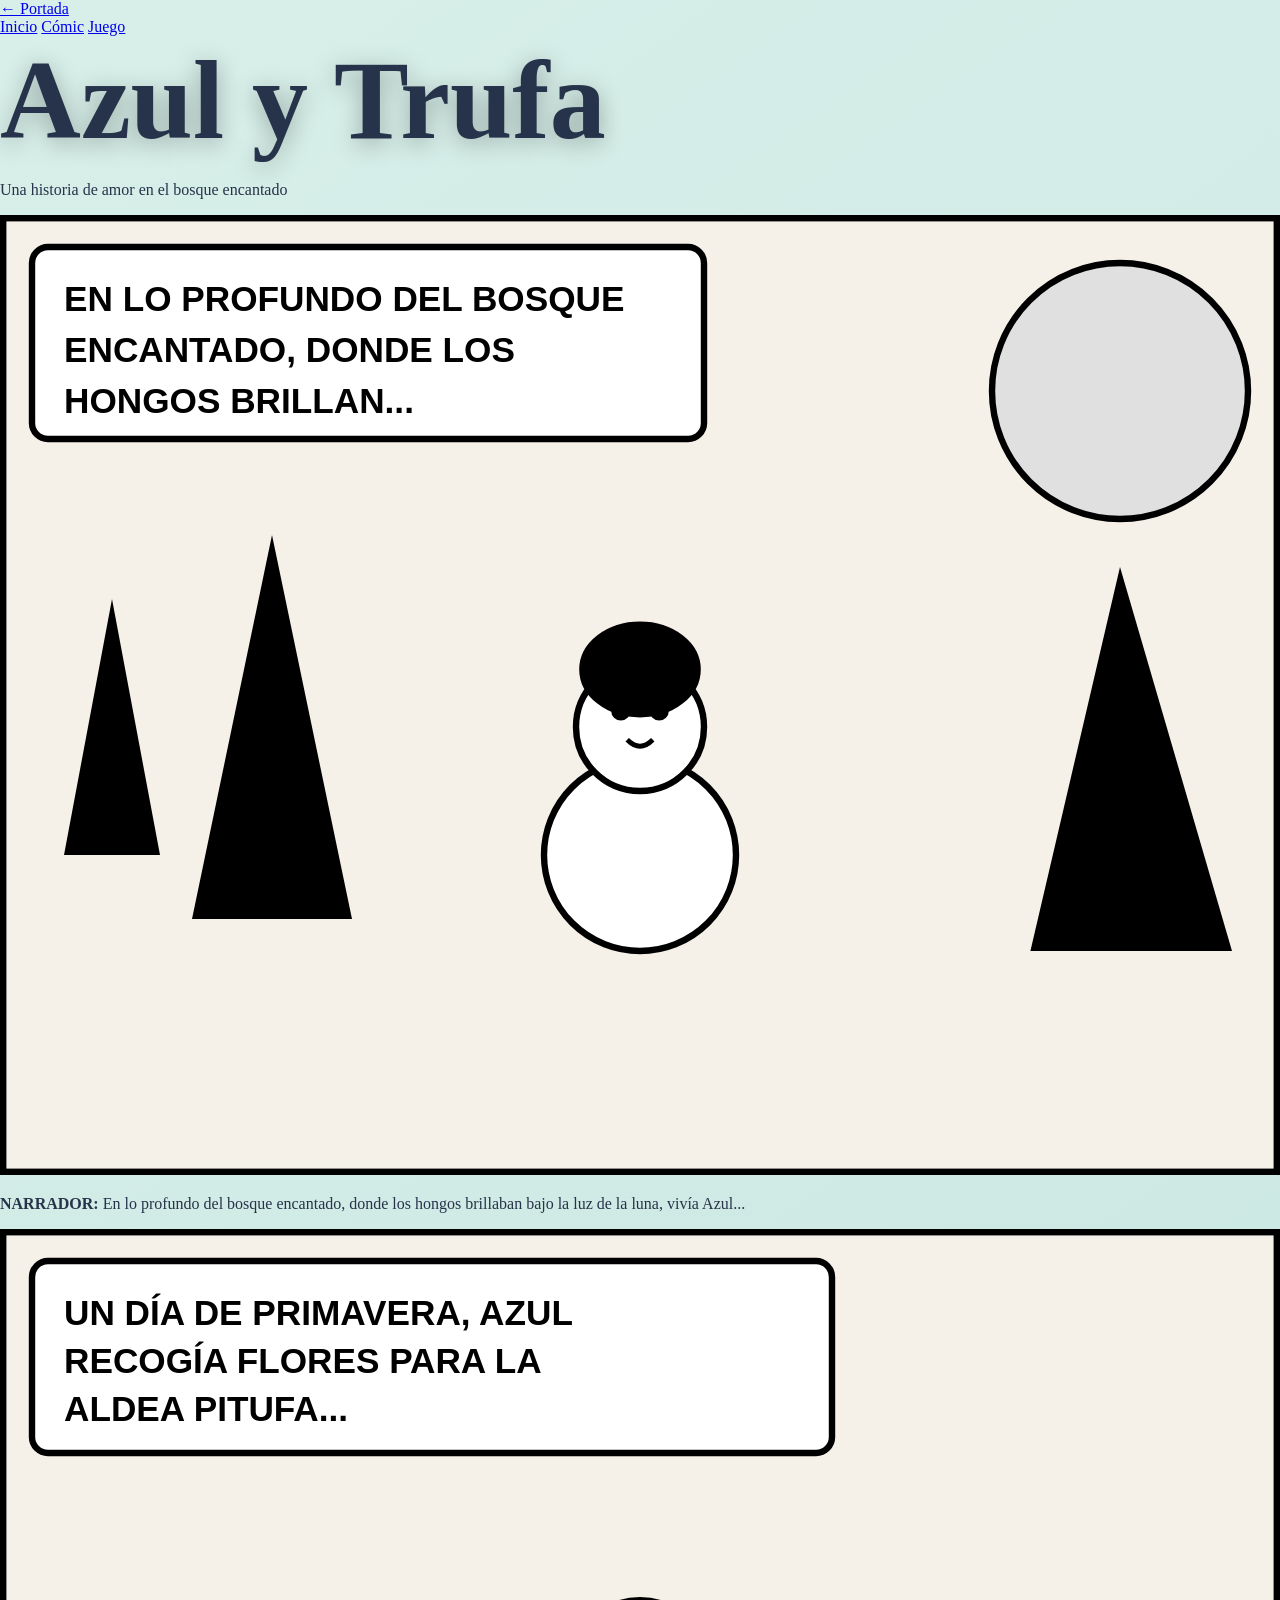
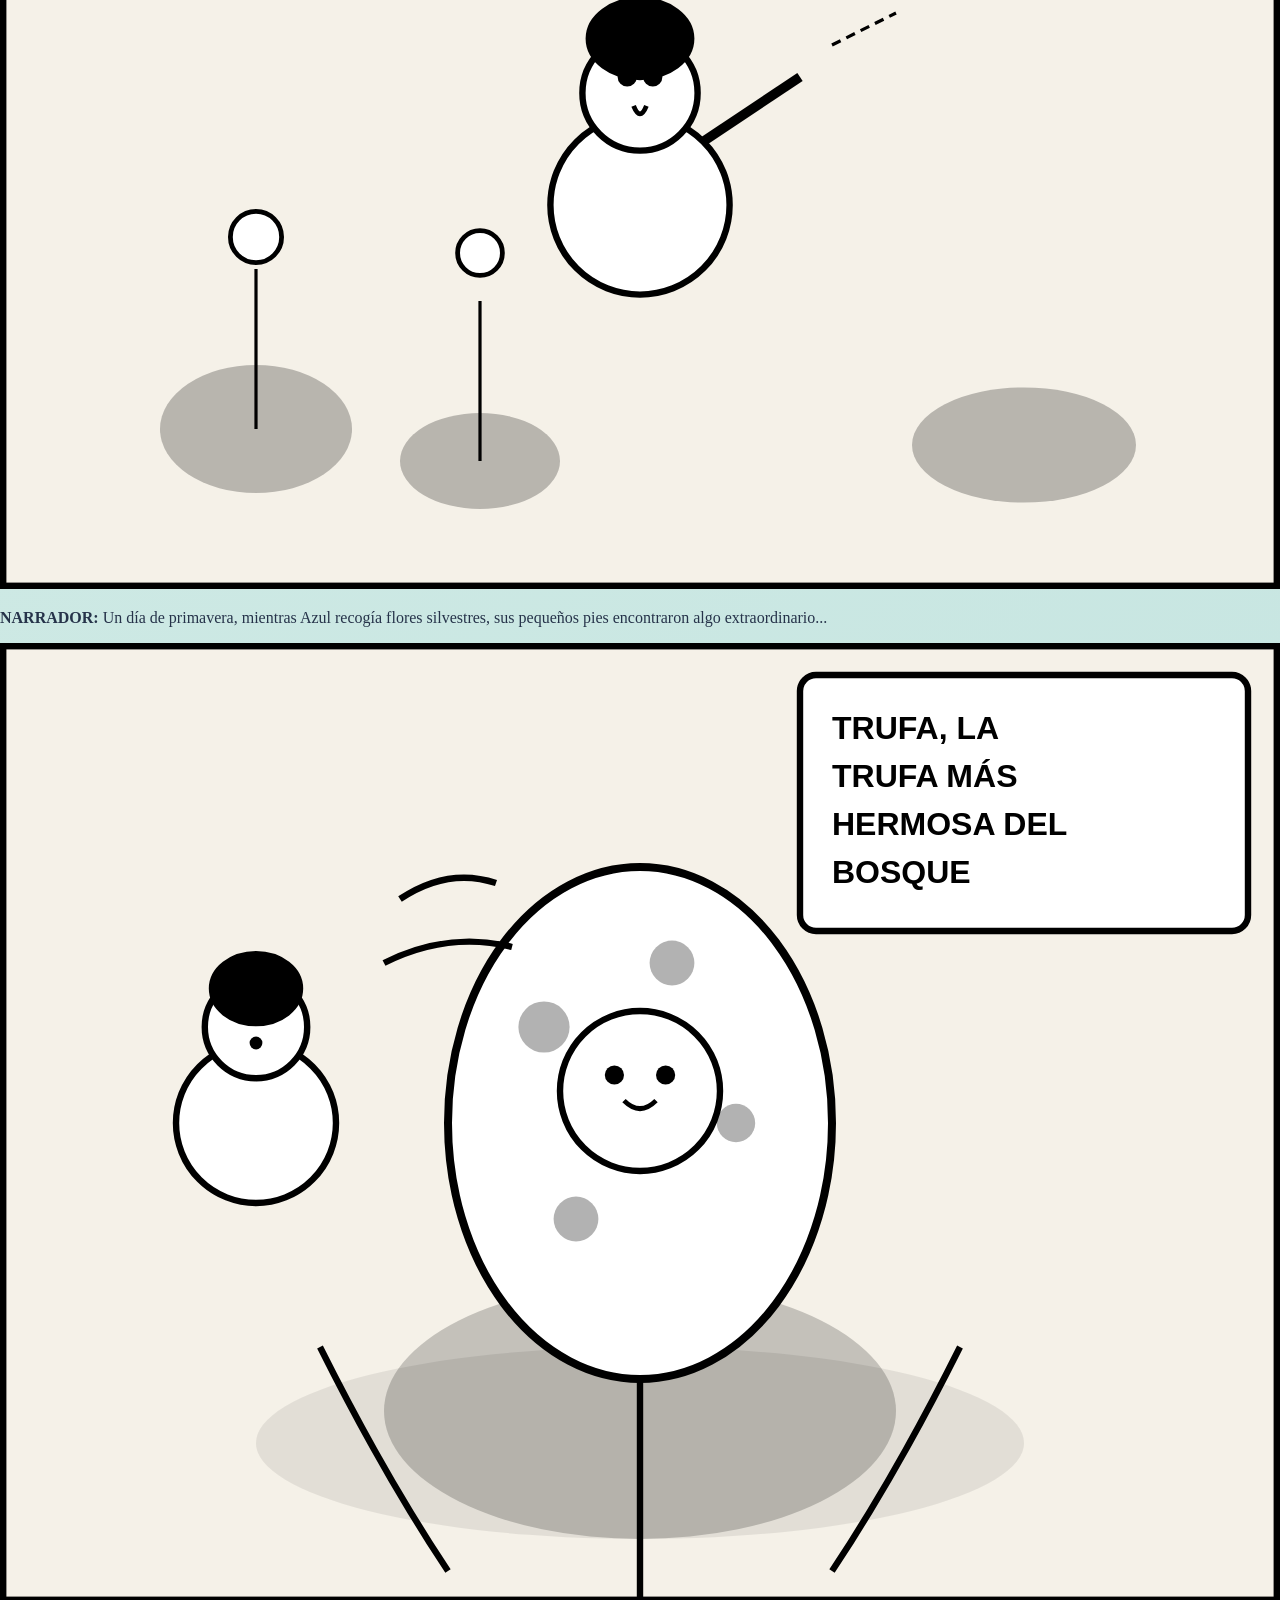
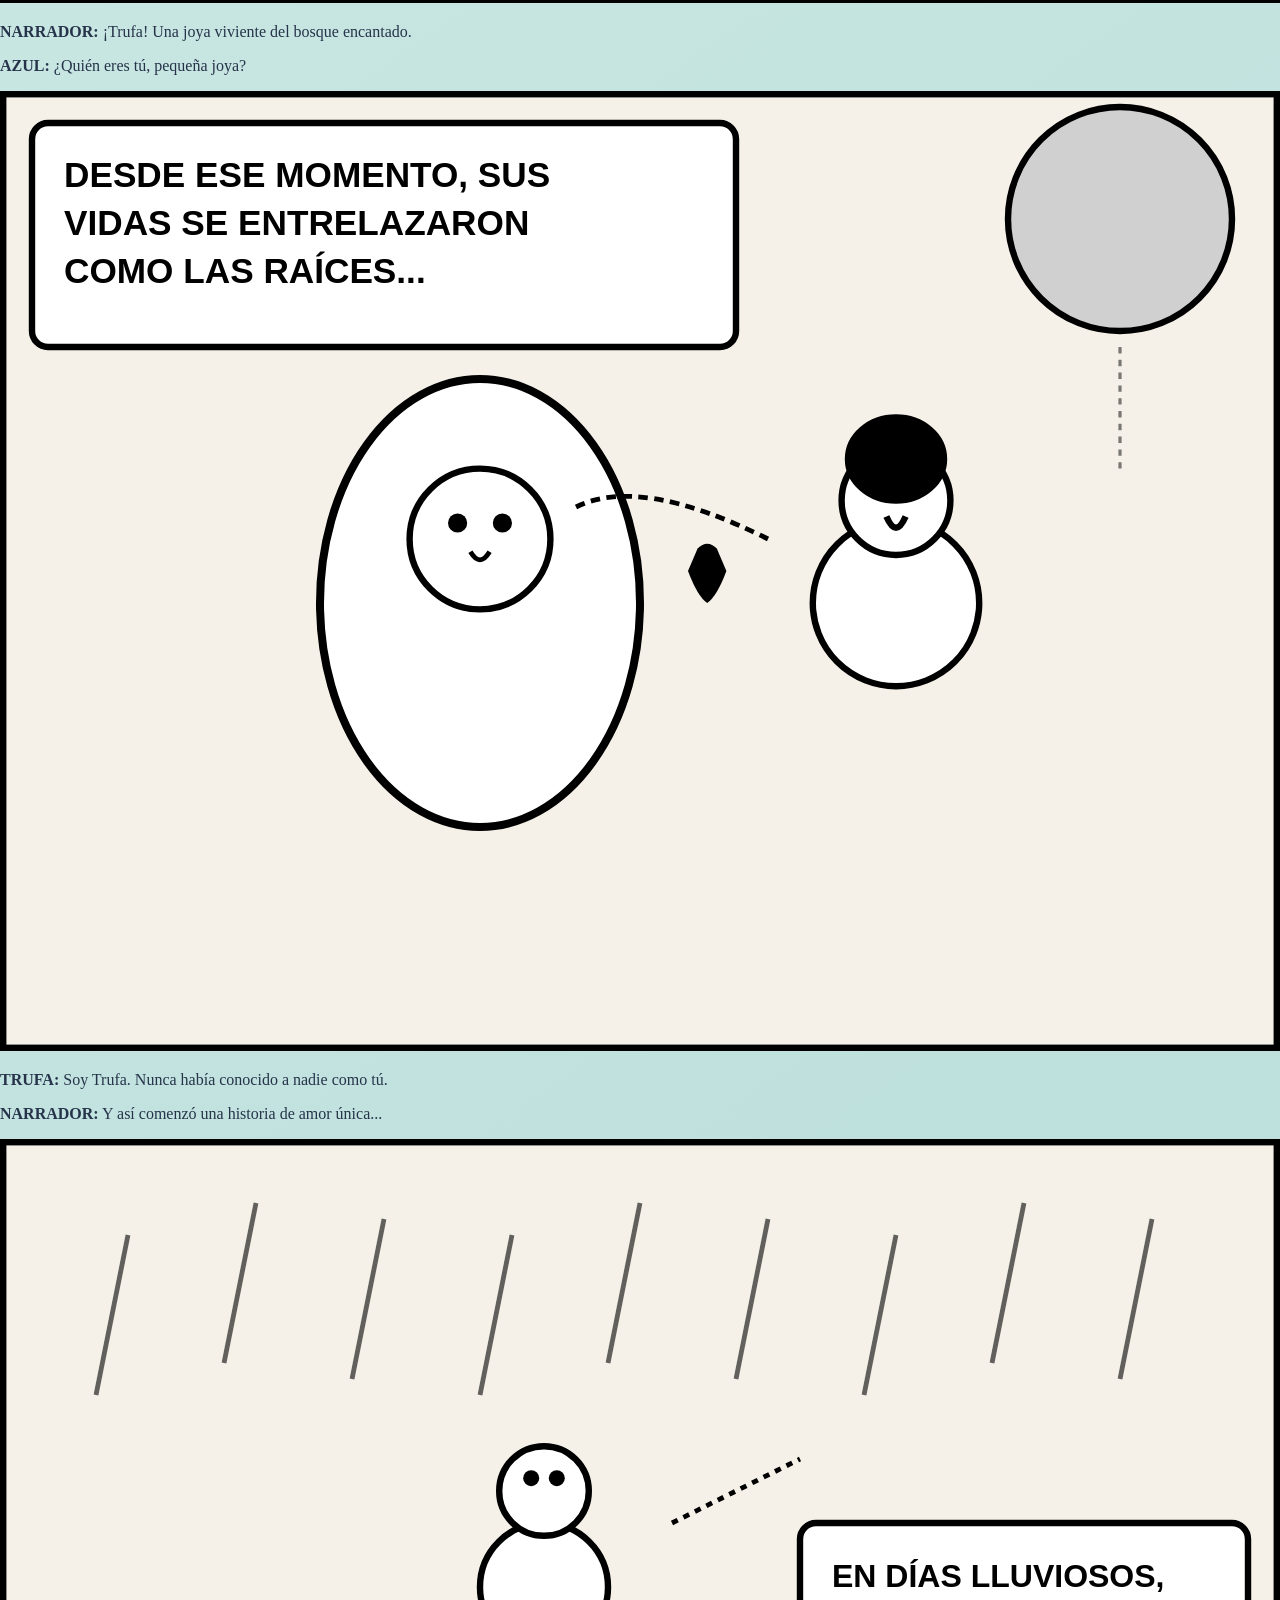
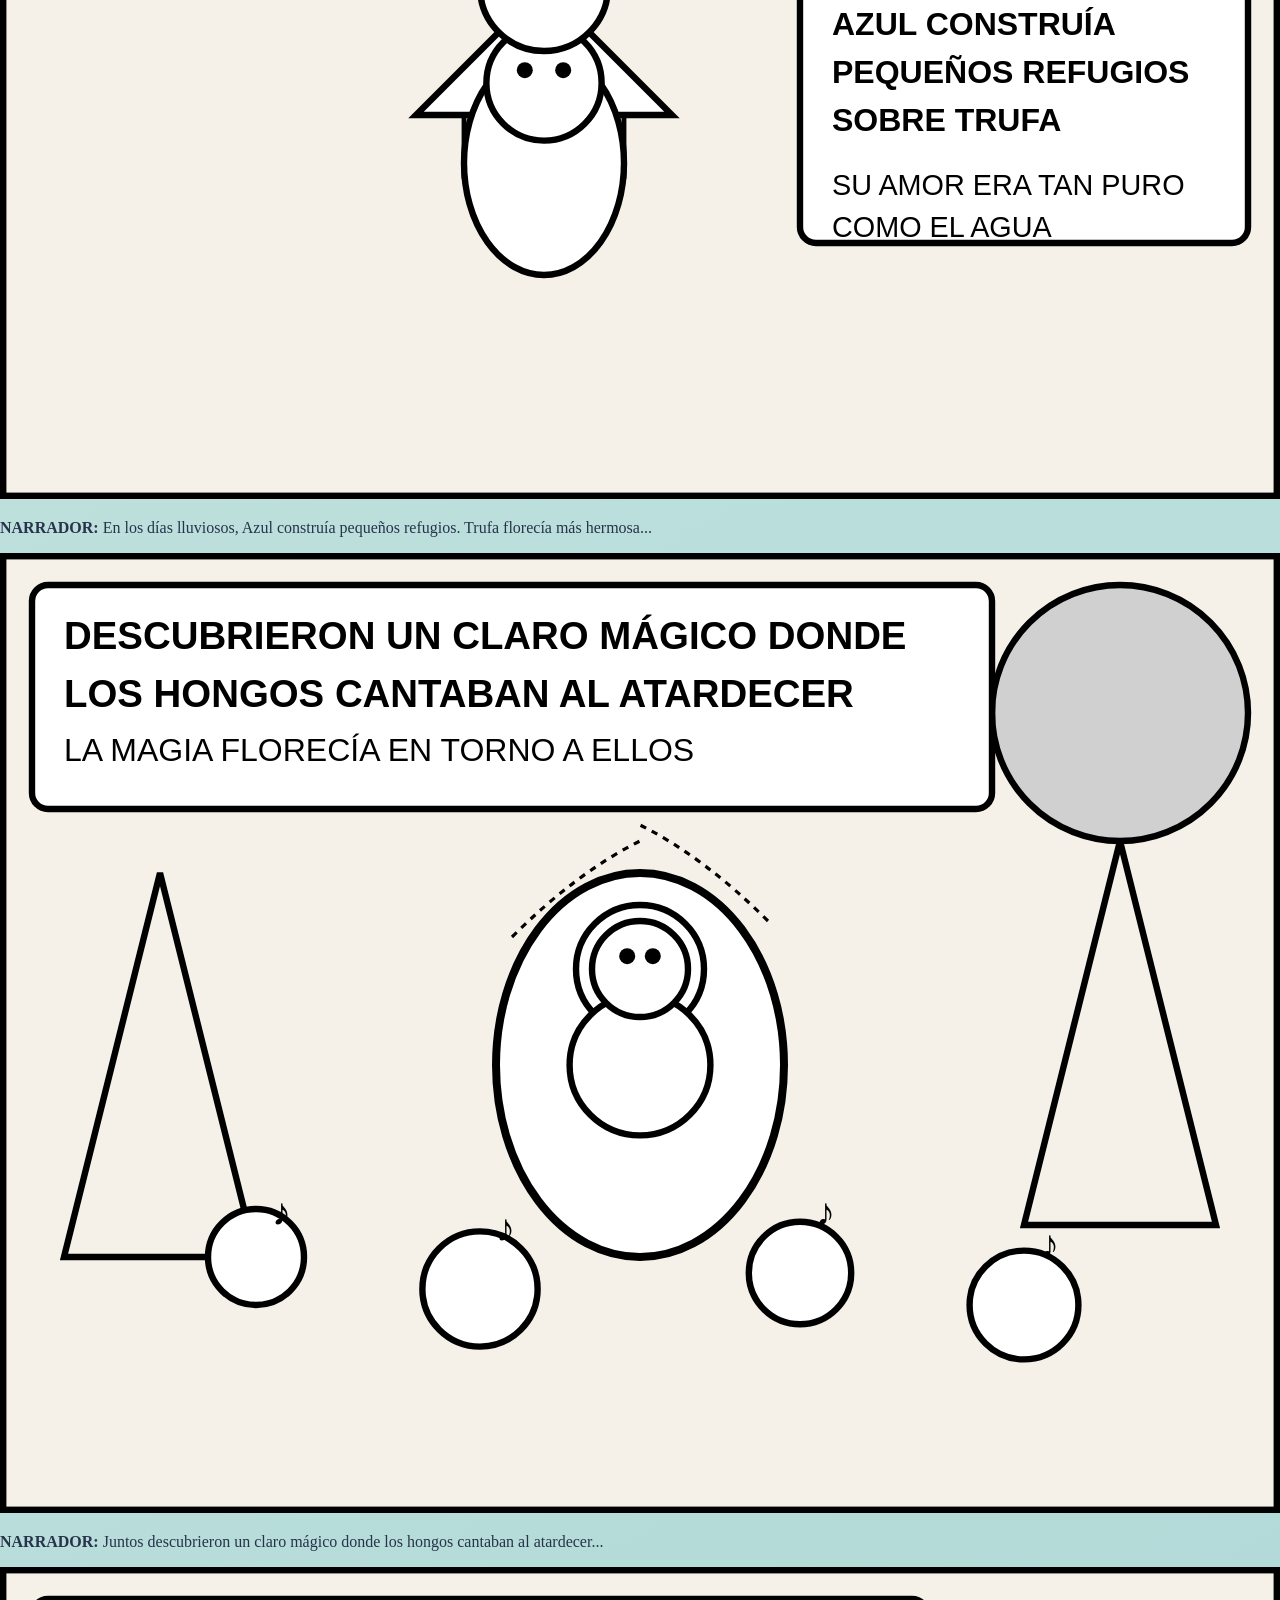
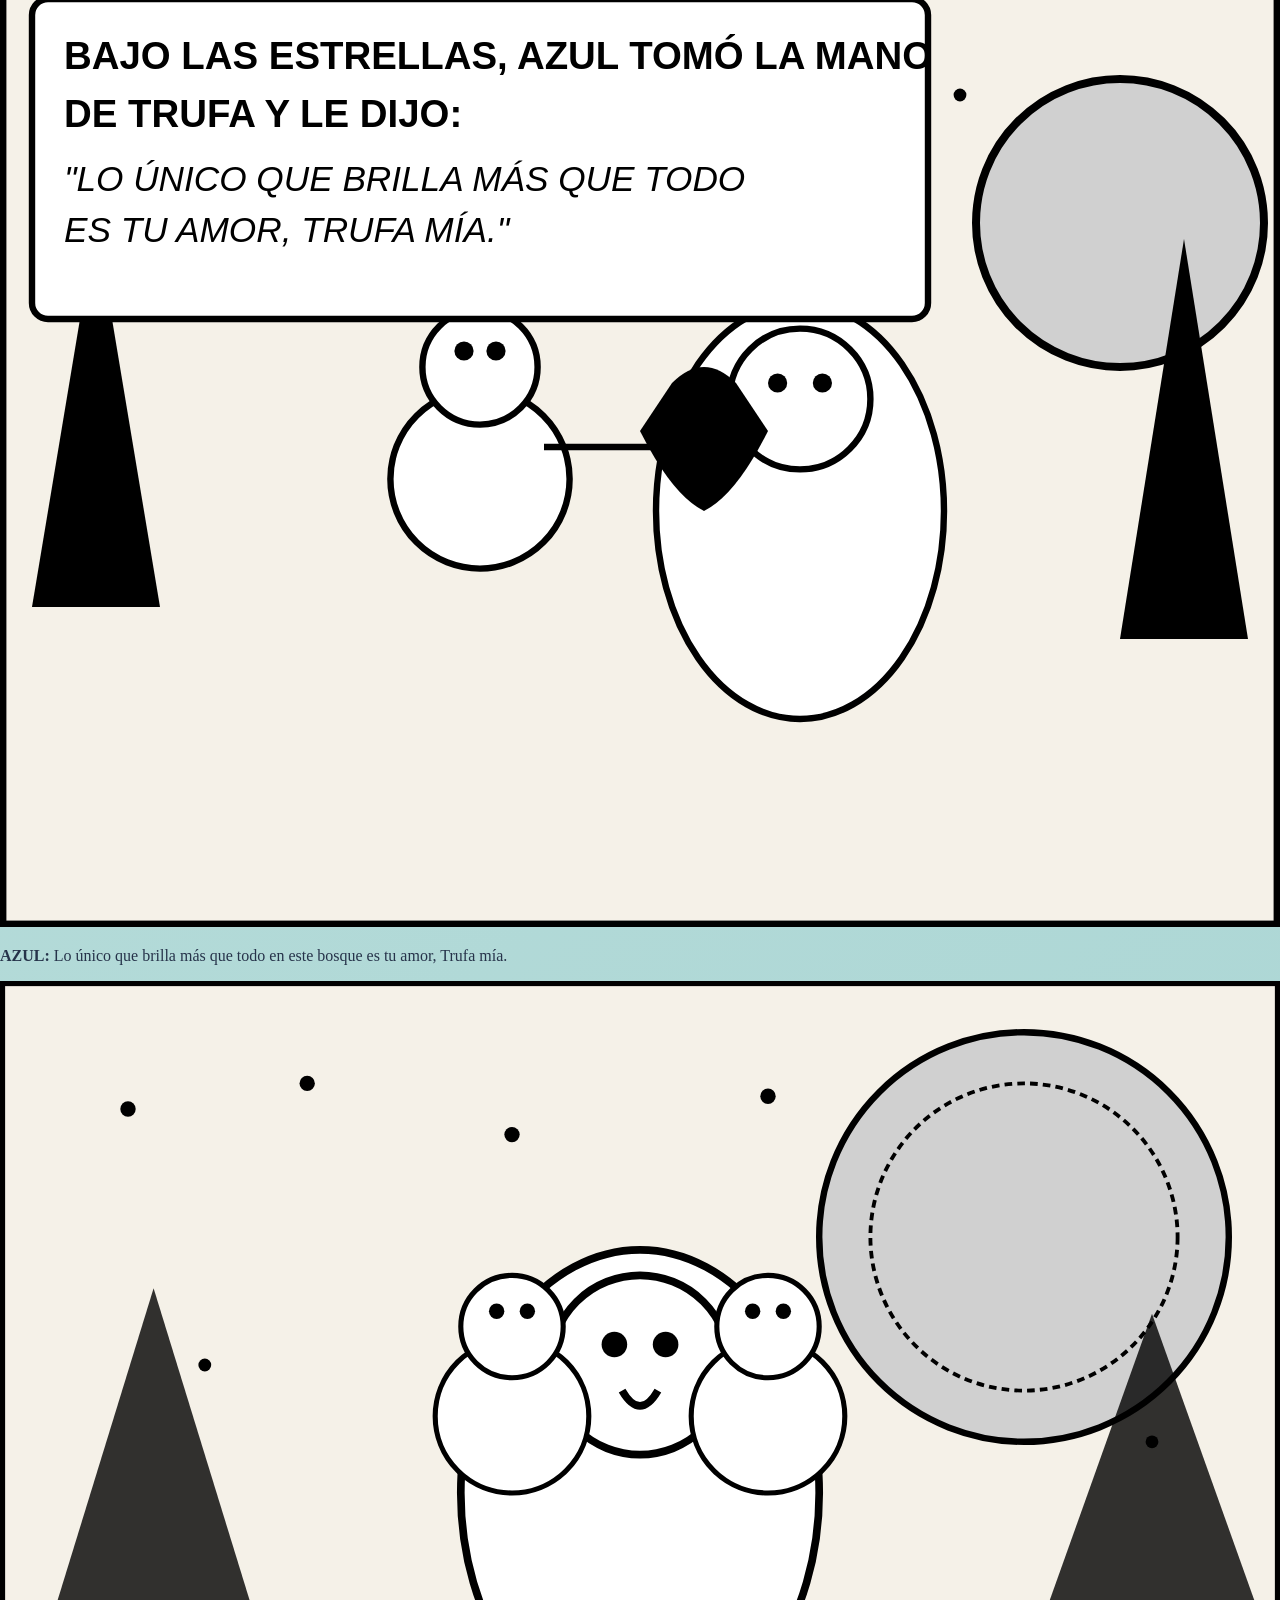
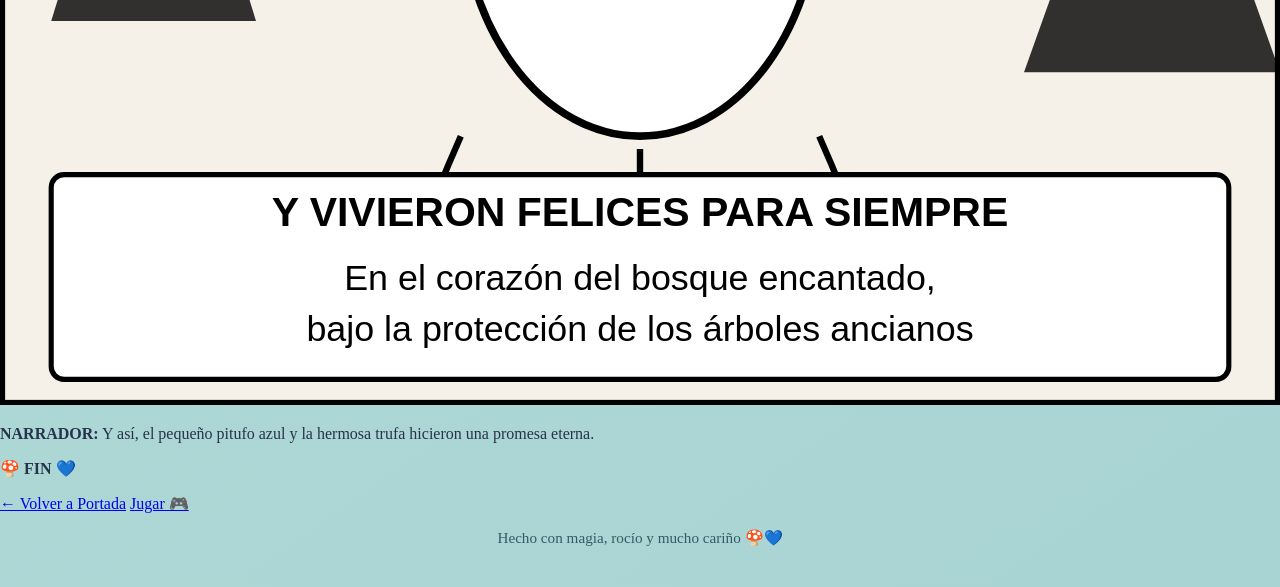
==== commit a1519cd8: "Redesigned comic page with professional comic panel styling" ====
--- a/index.html
+++ b/index.html
@@ -8,366 +8,292 @@
   <link rel="stylesheet" href="styles.css">
 </head>
 <body>
-  <div id="introFog" class="intro-fog" aria-live="polite">
-    <div class="fog-inner">
-      <div class="mist mist-one"></div>
-      <div class="mist mist-two"></div>
-      <button id="enterButton" class="enter-button" type="button">Pulsame</button>
+  <nav class="navbar">
+    <div class="nav-container">
+      <a href="portada.html" class="nav-logo">← Portada</a>
+      <div class="nav-links">
+        <a href="portada.html" class="nav-link">Inicio</a>
+        <a href="index.html" class="nav-link active">Cómic</a>
+        <a href="game.html" class="nav-link">Juego</a>
+      </div>
     </div>
-  </div>
+  </nav>
 
   <main class="page-shell">
-    <section class="hero" aria-labelledby="title">
-      <div class="moon" aria-hidden="true"></div>
-      <div class="mushroom mushroom-one" aria-hidden="true">🍄</div>
-      <div class="mushroom mushroom-two" aria-hidden="true">🍄</div>
-      <p class="eyebrow">Un cómic del bosque encantado</p>
-      <h1 id="title">Azul <span>y</span> Trufa</h1>
-      <p class="subtitle">Dos seres diferentes. Un amor extraordinario.</p>
-      <div class="button-group">
-        <a class="start-button" href="#comic-section">Leer el cómic ↓</a>
-        <a class="start-button" href="game.html">Jugar 🎮</a>
-      </div>
+    <section class="comic-hero">
+      <h1 class="comic-page-title">Azul y Trufa</h1>
+      <p class="comic-subtitle">Una historia de amor en el bosque encantado</p>
     </section>
 
-    <section id="comic-section" class="comic-container">
-      <div class="comic-cover">
-        <div class="cover-content">
-          <h2 class="comic-title">AZUL Y TRUFA</h2>
-          <p class="comic-subtitle">Una historia de amor en el bosque encantado</p>
-          <div class="cover-art" aria-hidden="true">
-            <svg viewBox="0 0 300 400" xmlns="http://www.w3.org/2000/svg">
-              <rect width="300" height="400" fill="#ffffff" stroke="#000000" stroke-width="3"/>
-              <circle cx="150" cy="90" r="58" fill="#efefef" stroke="#000" stroke-width="2"/>
-              <circle cx="82" cy="210" r="32" fill="#ffffff" stroke="#000" stroke-width="2"/>
-              <circle cx="82" cy="170" r="23" fill="#ffffff" stroke="#000" stroke-width="2"/>
-              <circle cx="78" cy="165" r="4" fill="#000"/>
-              <circle cx="88" cy="165" r="4" fill="#000"/>
-              <path d="M 78 176 Q 82 181 86 176" stroke="#000" stroke-width="2" fill="none"/>
-              <ellipse cx="82" cy="150" rx="18" ry="13" fill="#000" stroke="#000" stroke-width="2"/>
-              <ellipse cx="222" cy="220" rx="30" ry="40" fill="#ffffff" stroke="#000" stroke-width="2"/>
-              <circle cx="222" cy="170" r="28" fill="#ffffff" stroke="#000" stroke-width="2"/>
-              <circle cx="214" cy="166" r="4" fill="#000"/>
-              <circle cx="230" cy="166" r="4" fill="#000"/>
-              <path d="M 214 178 Q 222 183 230 178" stroke="#000" stroke-width="2" fill="none"/>
-              <path d="M 200 255 Q 188 280 182 300" stroke="#000" stroke-width="2" fill="none"/>
-              <path d="M 222 257 Q 220 290 220 310" stroke="#000" stroke-width="2" fill="none"/>
-              <path d="M 244 255 Q 255 280 260 300" stroke="#000" stroke-width="2" fill="none"/>
-              <path d="M 150 206 L 155 196 Q 160 191 166 196 L 170 206 Q 165 216 160 218 Q 155 216 150 206 Z" fill="#000"/>
-              <line x1="10" y1="300" x2="290" y2="300" stroke="#000" stroke-width="3"/>
-              <line x1="30" y1="300" x2="40" y2="250" stroke="#000" stroke-width="2"/>
-              <line x1="75" y1="300" x2="86" y2="240" stroke="#000" stroke-width="2"/>
-              <line x1="245" y1="300" x2="235" y2="248" stroke="#000" stroke-width="2"/>
-              <line x1="282" y1="300" x2="292" y2="240" stroke="#000" stroke-width="2"/>
-              <text x="150" y="350" text-anchor="middle" font-size="16" font-weight="bold" font-family="Arial Black, sans-serif" fill="#000">Una aventura mágica</text>
-            </svg>
-          </div>
-        </div>
-      </div>
-
-      <div class="comic-synopsis">
-        <div class="synopsis-box">
-          <h3>📖 SINOPSIS</h3>
-          <p>En lo profundo del bosque encantado, donde los hongos brillan bajo la luz de la luna, vive Azul, un pitufo de apenas tres manzanas de alto, con un corazón lleno de magia.</p>
-          <p>Un día de primavera, sus pequeños pies tropiezan con Trufa, la trufa más hermosa que jamás hubiera visto. Desde ese momento, sus vidas se entrelazan y nace una historia de amor único, inesperado y eterno.</p>
-        </div>
-      </div>
-
-      <div class="comic-panel">
-        <div class="panel-art">
-          <svg viewBox="0 0 400 300" xmlns="http://www.w3.org/2000/svg">
-            <rect width="400" height="300" fill="#ffffff" stroke="#000" stroke-width="3"/>
-            <circle cx="350" cy="55" r="40" fill="#e0e0e0" stroke="#000" stroke-width="2"/>
-            <path d="M 20 200 L 35 120 L 50 200 Z" fill="#000"/>
-            <path d="M 60 220 L 85 100 L 110 220 Z" fill="#000"/>
-            <path d="M 322 230 L 350 110 L 385 230 Z" fill="#000"/>
-            <circle cx="200" cy="200" r="30" fill="#fff" stroke="#000" stroke-width="2"/>
-            <circle cx="200" cy="160" r="20" fill="#fff" stroke="#000" stroke-width="2"/>
-            <circle cx="194" cy="155" r="3" fill="#000"/>
-            <circle cx="206" cy="155" r="3" fill="#000"/>
-            <path d="M 196 164 Q 200 168 204 164" stroke="#000" stroke-width="1.5" fill="none"/>
-            <ellipse cx="200" cy="142" rx="18" ry="14" fill="#000" stroke="#000" stroke-width="2"/>
-            <rect x="10" y="10" width="210" height="60" fill="#fff" stroke="#000" stroke-width="2" rx="5"/>
-            <text x="20" y="30" font-size="11" font-weight="bold" font-family="Arial, sans-serif" fill="#000">EN LO PROFUNDO DEL BOSQUE</text>
-            <text x="20" y="46" font-size="11" font-weight="bold" font-family="Arial, sans-serif" fill="#000">ENCANTADO, DONDE LOS</text>
-            <text x="20" y="62" font-size="11" font-weight="bold" font-family="Arial, sans-serif" fill="#000">HONGOS BRILLAN...</text>
-          </svg>
-        </div>
-        <div class="panel-dialog">
-          <div class="dialog-bubble narrator">
+    <section class="comic-book">
+      <!-- Panel 1 -->
+      <div class="comic-panel">
+        <div class="panel-frame">
+          <div class="panel-art">
+            <svg viewBox="0 0 400 300" xmlns="http://www.w3.org/2000/svg">
+              <rect width="400" height="300" fill="#f5f1e8" stroke="#000" stroke-width="4"/>
+              <circle cx="350" cy="55" r="40" fill="#e0e0e0" stroke="#000" stroke-width="2"/>
+              <path d="M 20 200 L 35 120 L 50 200 Z" fill="#000"/>
+              <path d="M 60 220 L 85 100 L 110 220 Z" fill="#000"/>
+              <path d="M 322 230 L 350 110 L 385 230 Z" fill="#000"/>
+              <circle cx="200" cy="200" r="30" fill="#fff" stroke="#000" stroke-width="2"/>
+              <circle cx="200" cy="160" r="20" fill="#fff" stroke="#000" stroke-width="2"/>
+              <circle cx="194" cy="155" r="3" fill="#000"/>
+              <circle cx="206" cy="155" r="3" fill="#000"/>
+              <path d="M 196 164 Q 200 168 204 164" stroke="#000" stroke-width="1.5" fill="none"/>
+              <ellipse cx="200" cy="142" rx="18" ry="14" fill="#000" stroke="#000" stroke-width="2"/>
+              <rect x="10" y="10" width="210" height="60" fill="#fff" stroke="#000" stroke-width="2" rx="5"/>
+              <text x="20" y="30" font-size="11" font-weight="bold" font-family="Arial, sans-serif" fill="#000">EN LO PROFUNDO DEL BOSQUE</text>
+              <text x="20" y="46" font-size="11" font-weight="bold" font-family="Arial, sans-serif" fill="#000">ENCANTADO, DONDE LOS</text>
+              <text x="20" y="62" font-size="11" font-weight="bold" font-family="Arial, sans-serif" fill="#000">HONGOS BRILLAN...</text>
+            </svg>
+          </div>
+          <div class="panel-text">
             <p><strong>NARRADOR:</strong> En lo profundo del bosque encantado, donde los hongos brillaban bajo la luz de la luna, vivía Azul...</p>
           </div>
         </div>
       </div>
 
-      <div class="comic-panel">
-        <div class="panel-art">
-          <svg viewBox="0 0 400 300" xmlns="http://www.w3.org/2000/svg">
-            <rect width="400" height="300" fill="#fff" stroke="#000" stroke-width="3"/>
-            <ellipse cx="80" cy="250" rx="30" ry="20" fill="#000" opacity="0.25"/>
-            <ellipse cx="150" cy="260" rx="25" ry="15" fill="#000" opacity="0.25"/>
-            <ellipse cx="320" cy="255" rx="35" ry="18" fill="#000" opacity="0.25"/>
-            <line x1="80" y1="250" x2="80" y2="200" stroke="#000" stroke-width="1"/>
-            <circle cx="80" cy="190" r="8" fill="#fff" stroke="#000" stroke-width="1.5"/>
-            <line x1="150" y1="260" x2="150" y2="210" stroke="#000" stroke-width="1"/>
-            <circle cx="150" cy="195" r="7" fill="#fff" stroke="#000" stroke-width="1.5"/>
-            <circle cx="200" cy="180" r="28" fill="#fff" stroke="#000" stroke-width="2"/>
-            <circle cx="200" cy="145" r="18" fill="#fff" stroke="#000" stroke-width="2"/>
-            <circle cx="196" cy="140" r="3" fill="#000"/>
-            <circle cx="204" cy="140" r="3" fill="#000"/>
-            <path d="M 198 149 Q 200 154 202 149" stroke="#000" stroke-width="1.5" fill="none"/>
-            <ellipse cx="200" cy="128" rx="16" ry="12" fill="#000" stroke="#000" stroke-width="2"/>
-            <line x1="220" y1="160" x2="250" y2="140" stroke="#000" stroke-width="3"/>
-            <path d="M 260 130 Q 270 125 280 120" stroke="#000" stroke-width="1" fill="none" stroke-dasharray="3,2"/>
-            <rect x="10" y="10" width="250" height="60" fill="#fff" stroke="#000" stroke-width="2" rx="5"/>
-            <text x="20" y="30" font-size="11" font-weight="bold" font-family="Arial, sans-serif" fill="#000">UN DÍA DE PRIMAVERA, AZUL</text>
-            <text x="20" y="45" font-size="11" font-weight="bold" font-family="Arial, sans-serif" fill="#000">RECOGÍA FLORES PARA LA</text>
-            <text x="20" y="60" font-size="11" font-weight="bold" font-family="Arial, sans-serif" fill="#000">ALDEA PITUFA...</text>
-          </svg>
-        </div>
-        <div class="panel-dialog">
-          <div class="dialog-bubble narrator">
+      <!-- Panel 2 -->
+      <div class="comic-panel">
+        <div class="panel-frame">
+          <div class="panel-art">
+            <svg viewBox="0 0 400 300" xmlns="http://www.w3.org/2000/svg">
+              <rect width="400" height="300" fill="#f5f1e8" stroke="#000" stroke-width="4"/>
+              <ellipse cx="80" cy="250" rx="30" ry="20" fill="#000" opacity="0.25"/>
+              <ellipse cx="150" cy="260" rx="25" ry="15" fill="#000" opacity="0.25"/>
+              <ellipse cx="320" cy="255" rx="35" ry="18" fill="#000" opacity="0.25"/>
+              <line x1="80" y1="250" x2="80" y2="200" stroke="#000" stroke-width="1"/>
+              <circle cx="80" cy="190" r="8" fill="#fff" stroke="#000" stroke-width="1.5"/>
+              <line x1="150" y1="260" x2="150" y2="210" stroke="#000" stroke-width="1"/>
+              <circle cx="150" cy="195" r="7" fill="#fff" stroke="#000" stroke-width="1.5"/>
+              <circle cx="200" cy="180" r="28" fill="#fff" stroke="#000" stroke-width="2"/>
+              <circle cx="200" cy="145" r="18" fill="#fff" stroke="#000" stroke-width="2"/>
+              <circle cx="196" cy="140" r="3" fill="#000"/>
+              <circle cx="204" cy="140" r="3" fill="#000"/>
+              <path d="M 198 149 Q 200 154 202 149" stroke="#000" stroke-width="1.5" fill="none"/>
+              <ellipse cx="200" cy="128" rx="16" ry="12" fill="#000" stroke="#000" stroke-width="2"/>
+              <line x1="220" y1="160" x2="250" y2="140" stroke="#000" stroke-width="3"/>
+              <path d="M 260 130 Q 270 125 280 120" stroke="#000" stroke-width="1" fill="none" stroke-dasharray="3,2"/>
+              <rect x="10" y="10" width="250" height="60" fill="#fff" stroke="#000" stroke-width="2" rx="5"/>
+              <text x="20" y="30" font-size="11" font-weight="bold" font-family="Arial, sans-serif" fill="#000">UN DÍA DE PRIMAVERA, AZUL</text>
+              <text x="20" y="45" font-size="11" font-weight="bold" font-family="Arial, sans-serif" fill="#000">RECOGÍA FLORES PARA LA</text>
+              <text x="20" y="60" font-size="11" font-weight="bold" font-family="Arial, sans-serif" fill="#000">ALDEA PITUFA...</text>
+            </svg>
+          </div>
+          <div class="panel-text">
             <p><strong>NARRADOR:</strong> Un día de primavera, mientras Azul recogía flores silvestres, sus pequeños pies encontraron algo extraordinario...</p>
           </div>
         </div>
       </div>
 
-      <div class="comic-panel">
-        <div class="panel-art">
-          <svg viewBox="0 0 400 300" xmlns="http://www.w3.org/2000/svg">
-            <rect width="400" height="300" fill="#fff" stroke="#000" stroke-width="3"/>
-            <path d="M 100 220 Q 120 260 140 290" stroke="#000" stroke-width="2" fill="none"/>
-            <path d="M 200 230 Q 200 270 200 300" stroke="#000" stroke-width="2" fill="none"/>
-            <path d="M 300 220 Q 280 260 260 290" stroke="#000" stroke-width="2" fill="none"/>
-            <ellipse cx="200" cy="240" rx="80" ry="40" fill="#000" opacity="0.2"/>
-            <ellipse cx="200" cy="250" rx="120" ry="30" fill="#000" opacity="0.08"/>
-            <ellipse cx="200" cy="150" rx="60" ry="80" fill="#fff" stroke="#000" stroke-width="2.5"/>
-            <circle cx="170" cy="120" r="8" fill="#000" opacity="0.3"/>
-            <circle cx="210" cy="100" r="7" fill="#000" opacity="0.3"/>
-            <circle cx="230" cy="150" r="6" fill="#000" opacity="0.3"/>
-            <circle cx="180" cy="180" r="7" fill="#000" opacity="0.3"/>
-            <circle cx="200" cy="140" r="25" fill="#fff" stroke="#000" stroke-width="2"/>
-            <circle cx="192" cy="135" r="3" fill="#000"/>
-            <circle cx="208" cy="135" r="3" fill="#000"/>
-            <path d="M 195 143 Q 200 148 205 143" stroke="#000" stroke-width="1.5" fill="none"/>
-            <circle cx="80" cy="150" r="25" fill="#fff" stroke="#000" stroke-width="2"/>
-            <circle cx="80" cy="120" r="16" fill="#fff" stroke="#000" stroke-width="2"/>
-            <circle cx="76" cy="116" r="3" fill="#000"/>
-            <circle cx="84" cy="116" r="3" fill="#000"/>
-            <circle cx="80" cy="125" r="2" fill="#000"/>
-            <ellipse cx="80" cy="108" rx="14" ry="11" fill="#000" stroke="#000" stroke-width="1.5"/>
-            <path d="M 120 100 Q 140 90 160 95" stroke="#000" stroke-width="2" fill="none"/>
-            <path d="M 125 80 Q 140 70 155 75" stroke="#000" stroke-width="2" fill="none"/>
-            <rect x="250" y="10" width="140" height="80" fill="#fff" stroke="#000" stroke-width="2" rx="5"/>
-            <text x="260" y="30" font-size="10" font-weight="bold" font-family="Arial, sans-serif" fill="#000">TRUFA, LA</text>
-            <text x="260" y="45" font-size="10" font-weight="bold" font-family="Arial, sans-serif" fill="#000">TRUFA MÁS</text>
-            <text x="260" y="60" font-size="10" font-weight="bold" font-family="Arial, sans-serif" fill="#000">HERMOSA DEL</text>
-            <text x="260" y="75" font-size="10" font-weight="bold" font-family="Arial, sans-serif" fill="#000">BOSQUE</text>
-          </svg>
-        </div>
-        <div class="panel-dialog">
-          <div class="dialog-bubble narrator">
-            <p><strong>NARRADOR:</strong> ¡Trufa! Una joya viviente del bosque encantado. Nada lo preparó para este encuentro...</p>
-          </div>
-          <div class="dialog-bubble character">
+      <!-- Panel 3 -->
+      <div class="comic-panel">
+        <div class="panel-frame">
+          <div class="panel-art">
+            <svg viewBox="0 0 400 300" xmlns="http://www.w3.org/2000/svg">
+              <rect width="400" height="300" fill="#f5f1e8" stroke="#000" stroke-width="4"/>
+              <path d="M 100 220 Q 120 260 140 290" stroke="#000" stroke-width="2" fill="none"/>
+              <path d="M 200 230 Q 200 270 200 300" stroke="#000" stroke-width="2" fill="none"/>
+              <path d="M 300 220 Q 280 260 260 290" stroke="#000" stroke-width="2" fill="none"/>
+              <ellipse cx="200" cy="240" rx="80" ry="40" fill="#000" opacity="0.2"/>
+              <ellipse cx="200" cy="250" rx="120" ry="30" fill="#000" opacity="0.08"/>
+              <ellipse cx="200" cy="150" rx="60" ry="80" fill="#fff" stroke="#000" stroke-width="2.5"/>
+              <circle cx="170" cy="120" r="8" fill="#000" opacity="0.3"/>
+              <circle cx="210" cy="100" r="7" fill="#000" opacity="0.3"/>
+              <circle cx="230" cy="150" r="6" fill="#000" opacity="0.3"/>
+              <circle cx="180" cy="180" r="7" fill="#000" opacity="0.3"/>
+              <circle cx="200" cy="140" r="25" fill="#fff" stroke="#000" stroke-width="2"/>
+              <circle cx="192" cy="135" r="3" fill="#000"/>
+              <circle cx="208" cy="135" r="3" fill="#000"/>
+              <path d="M 195 143 Q 200 148 205 143" stroke="#000" stroke-width="1.5" fill="none"/>
+              <circle cx="80" cy="150" r="25" fill="#fff" stroke="#000" stroke-width="2"/>
+              <circle cx="80" cy="120" r="16" fill="#fff" stroke="#000" stroke-width="2"/>
+              <circle cx="76" cy="116" r="3" fill="#000"/>
+              <circle cx="84" cy="116" r="3" fill="#000"/>
+              <circle cx="80" cy="125" r="2" fill="#000"/>
+              <ellipse cx="80" cy="108" rx="14" ry="11" fill="#000" stroke="#000" stroke-width="1.5"/>
+              <path d="M 120 100 Q 140 90 160 95" stroke="#000" stroke-width="2" fill="none"/>
+              <path d="M 125 80 Q 140 70 155 75" stroke="#000" stroke-width="2" fill="none"/>
+              <rect x="250" y="10" width="140" height="80" fill="#fff" stroke="#000" stroke-width="2" rx="5"/>
+              <text x="260" y="30" font-size="10" font-weight="bold" font-family="Arial, sans-serif" fill="#000">TRUFA, LA</text>
+              <text x="260" y="45" font-size="10" font-weight="bold" font-family="Arial, sans-serif" fill="#000">TRUFA MÁS</text>
+              <text x="260" y="60" font-size="10" font-weight="bold" font-family="Arial, sans-serif" fill="#000">HERMOSA DEL</text>
+              <text x="260" y="75" font-size="10" font-weight="bold" font-family="Arial, sans-serif" fill="#000">BOSQUE</text>
+            </svg>
+          </div>
+          <div class="panel-text">
+            <p><strong>NARRADOR:</strong> ¡Trufa! Una joya viviente del bosque encantado.</p>
             <p><strong>AZUL:</strong> ¿Quién eres tú, pequeña joya?</p>
           </div>
         </div>
       </div>
 
-      <div class="comic-panel">
-        <div class="panel-art">
-          <svg viewBox="0 0 400 300" xmlns="http://www.w3.org/2000/svg">
-            <rect width="400" height="300" fill="#fff" stroke="#000" stroke-width="3"/>
-            <circle cx="350" cy="40" r="35" fill="#d0d0d0" stroke="#000" stroke-width="2"/>
-            <line x1="350" y1="80" x2="350" y2="120" stroke="#000" stroke-width="1" stroke-dasharray="2,2" opacity="0.5"/>
-            <ellipse cx="150" cy="160" rx="50" ry="70" fill="#fff" stroke="#000" stroke-width="2.5"/>
-            <circle cx="150" cy="140" r="22" fill="#fff" stroke="#000" stroke-width="2"/>
-            <circle cx="143" cy="135" r="3" fill="#000"/>
-            <circle cx="157" cy="135" r="3" fill="#000"/>
-            <path d="M 147 144 Q 150 149 153 144" stroke="#000" stroke-width="1.5" fill="none"/>
-            <circle cx="280" cy="160" r="26" fill="#fff" stroke="#000" stroke-width="2"/>
-            <circle cx="280" cy="128" r="17" fill="#fff" stroke="#000" stroke-width="2"/>
-            <circle cx="275" cy="123" r="3" fill="#000"/>
-            <circle cx="285" cy="123" r="3" fill="#000"/>
-            <path d="M 277 133 Q 280 140 283 133" stroke="#000" stroke-width="2" fill="none"/>
-            <ellipse cx="280" cy="115" rx="15" ry="13" fill="#000" stroke="#000" stroke-width="2"/>
-            <path d="M 215 150 L 218 143 Q 221 140 224 143 L 227 150 Q 224 158 221 160 Q 218 158 215 150 Z" fill="#000"/>
-            <path d="M 180 130 Q 200 120 240 140" stroke="#000" stroke-width="1.5" fill="none" stroke-dasharray="3,2"/>
-            <rect x="10" y="10" width="220" height="70" fill="#fff" stroke="#000" stroke-width="2" rx="5"/>
-            <text x="20" y="30" font-size="11" font-weight="bold" font-family="Arial, sans-serif" fill="#000">DESDE ESE MOMENTO, SUS</text>
-            <text x="20" y="45" font-size="11" font-weight="bold" font-family="Arial, sans-serif" fill="#000">VIDAS SE ENTRELAZARON</text>
-            <text x="20" y="60" font-size="11" font-weight="bold" font-family="Arial, sans-serif" fill="#000">COMO LAS RAÍCES...</text>
-          </svg>
-        </div>
-        <div class="panel-dialog">
-          <div class="dialog-bubble character">
-            <p><strong>TRUFA:</strong> Soy Trufa. Nunca había conocido a nadie como tú, pequeño azul.</p>
-          </div>
-          <div class="dialog-bubble narrator">
-            <p><strong>NARRADOR:</strong> Y así comenzó una historia de amor como pocas en el bosque encantado...</p>
-          </div>
-        </div>
-      </div>
-
-      <div class="comic-panel">
-        <div class="panel-art">
-          <svg viewBox="0 0 400 300" xmlns="http://www.w3.org/2000/svg">
-            <rect width="400" height="300" fill="#fff" stroke="#000" stroke-width="3"/>
-            <line x1="40" y1="30" x2="30" y2="80" stroke="#000" stroke-width="1.5" opacity="0.6"/>
-            <line x1="80" y1="20" x2="70" y2="70" stroke="#000" stroke-width="1.5" opacity="0.6"/>
-            <line x1="120" y1="25" x2="110" y2="75" stroke="#000" stroke-width="1.5" opacity="0.6"/>
-            <line x1="160" y1="30" x2="150" y2="80" stroke="#000" stroke-width="1.5" opacity="0.6"/>
-            <line x1="200" y1="20" x2="190" y2="70" stroke="#000" stroke-width="1.5" opacity="0.6"/>
-            <line x1="240" y1="25" x2="230" y2="75" stroke="#000" stroke-width="1.5" opacity="0.6"/>
-            <line x1="280" y1="30" x2="270" y2="80" stroke="#000" stroke-width="1.5" opacity="0.6"/>
-            <line x1="320" y1="20" x2="310" y2="70" stroke="#000" stroke-width="1.5" opacity="0.6"/>
-            <line x1="360" y1="25" x2="350" y2="75" stroke="#000" stroke-width="1.5" opacity="0.6"/>
-            <path d="M 130 180 L 170 140 L 210 180 Z" stroke="#000" stroke-width="2" fill="#fff"/>
-            <line x1="145" y1="180" x2="145" y2="200" stroke="#000" stroke-width="1.5"/>
-            <line x1="160" y1="160" x2="160" y2="180" stroke="#000" stroke-width="1.5"/>
-            <line x1="195" y1="180" x2="195" y2="200" stroke="#000" stroke-width="1.5"/>
-            <ellipse cx="170" cy="195" rx="25" ry="35" fill="#fff" stroke="#000" stroke-width="2"/>
-            <circle cx="170" cy="170" r="18" fill="#fff" stroke="#000" stroke-width="2"/>
-            <circle cx="164" cy="166" r="2.5" fill="#000"/>
-            <circle cx="176" cy="166" r="2.5" fill="#000"/>
-            <circle cx="170" cy="140" r="20" fill="#fff" stroke="#000" stroke-width="2"/>
-            <circle cx="170" cy="110" r="14" fill="#fff" stroke="#000" stroke-width="2"/>
-            <circle cx="166" cy="106" r="2.5" fill="#000"/>
-            <circle cx="174" cy="106" r="2.5" fill="#000"/>
-            <path d="M 210 120 Q 230 110 250 100" stroke="#000" stroke-width="1.5" fill="none" stroke-dasharray="2,2"/>
-            <rect x="250" y="120" width="140" height="100" fill="#fff" stroke="#000" stroke-width="2" rx="5"/>
-            <text x="260" y="140" font-size="10" font-weight="bold" font-family="Arial, sans-serif" fill="#000">EN DÍAS LLUVIOSOS,</text>
-            <text x="260" y="155" font-size="10" font-weight="bold" font-family="Arial, sans-serif" fill="#000">AZUL CONSTRUÍA</text>
-            <text x="260" y="170" font-size="10" font-weight="bold" font-family="Arial, sans-serif" fill="#000">PEQUEÑOS REFUGIOS</text>
-            <text x="260" y="185" font-size="10" font-weight="bold" font-family="Arial, sans-serif" fill="#000">SOBRE TRUFA</text>
-            <text x="260" y="205" font-size="9" font-family="Arial, sans-serif" fill="#000">SU AMOR ERA TAN</text>
-            <text x="260" y="218" font-size="9" font-family="Arial, sans-serif" fill="#000">PURO COMO EL AGUA</text>
-          </svg>
-        </div>
-        <div class="panel-dialog">
-          <div class="dialog-bubble narrator">
-            <p><strong>NARRADOR:</strong> En los días lluviosos, Azul construía pequeños refugios. Trufa florecía más hermosa cada vez que escuchaba sus poesías...</p>
-          </div>
-        </div>
-      </div>
-
-      <div class="comic-panel">
-        <div class="panel-art">
-          <svg viewBox="0 0 400 300" xmlns="http://www.w3.org/2000/svg">
-            <rect width="400" height="300" fill="#fff" stroke="#000" stroke-width="3"/>
-            <circle cx="350" cy="50" r="40" fill="#d0d0d0" stroke="#000" stroke-width="2"/>
-            <path d="M 20 220 L 50 100 L 80 220 Z" stroke="#000" stroke-width="2" fill="none"/>
-            <path d="M 320 210 L 350 90 L 380 210 Z" stroke="#000" stroke-width="2" fill="none"/>
-            <circle cx="80" cy="220" r="15" fill="#fff" stroke="#000" stroke-width="2"/>
-            <circle cx="150" cy="230" r="18" fill="#fff" stroke="#000" stroke-width="2"/>
-            <circle cx="250" cy="225" r="16" fill="#fff" stroke="#000" stroke-width="2"/>
-            <circle cx="320" cy="235" r="17" fill="#fff" stroke="#000" stroke-width="2"/>
-            <text x="85" y="210" font-size="12" fill="#000">♪</text>
-            <text x="155" y="215" font-size="12" fill="#000">♪</text>
-            <text x="255" y="210" font-size="12" fill="#000">♪</text>
-            <text x="325" y="220" font-size="12" fill="#000">♪</text>
-            <ellipse cx="200" cy="160" rx="45" ry="60" fill="#fff" stroke="#000" stroke-width="2.5"/>
-            <circle cx="200" cy="130" r="20" fill="#fff" stroke="#000" stroke-width="2"/>
-            <circle cx="194" cy="125" r="3" fill="#000"/>
-            <circle cx="206" cy="125" r="3" fill="#000"/>
-            <circle cx="200" cy="160" r="22" fill="#fff" stroke="#000" stroke-width="2"/>
-            <circle cx="200" cy="130" r="15" fill="#fff" stroke="#000" stroke-width="2"/>
-            <circle cx="196" cy="126" r="2.5" fill="#000"/>
-            <circle cx="204" cy="126" r="2.5" fill="#000"/>
-            <path d="M 160 120 Q 180 100 200 90" stroke="#000" stroke-width="1" fill="none" stroke-dasharray="2,2"/>
-            <path d="M 240 115 Q 220 95 200 85" stroke="#000" stroke-width="1" fill="none" stroke-dasharray="2,2"/>
-            <rect x="10" y="10" width="300" height="70" fill="#fff" stroke="#000" stroke-width="2" rx="5"/>
-            <text x="20" y="30" font-size="12" font-weight="bold" font-family="Arial, sans-serif" fill="#000">DESCUBRIERON UN CLARO MÁGICO DONDE</text>
-            <text x="20" y="48" font-size="12" font-weight="bold" font-family="Arial, sans-serif" fill="#000">LOS HONGOS CANTABAN AL ATARDECER</text>
-            <text x="20" y="65" font-size="10" font-family="Arial, sans-serif" fill="#000">LA MAGIA FLORECIA EN TORNO A ELLOS</text>
-          </svg>
-        </div>
-        <div class="panel-dialog">
-          <div class="dialog-bubble narrator">
-            <p><strong>NARRADOR:</strong> Juntos descubrieron un claro mágico donde los hongos cantaban al atardecer, donde la magia misma danzaba alrededor de su amor...</p>
-          </div>
-        </div>
-      </div>
-
-      <div class="comic-panel">
-        <div class="panel-art">
-          <svg viewBox="0 0 400 300" xmlns="http://www.w3.org/2000/svg">
-            <rect width="400" height="300" fill="#fff" stroke="#000" stroke-width="3"/>
-            <circle cx="50" cy="40" r="2" fill="#000"/>
-            <circle cx="100" cy="30" r="2" fill="#000"/>
-            <circle cx="150" cy="50" r="2" fill="#000"/>
-            <circle cx="200" cy="35" r="2" fill="#000"/>
-            <circle cx="250" cy="45" r="2" fill="#000"/>
-            <circle cx="300" cy="40" r="2" fill="#000"/>
-            <circle cx="350" cy="50" r="2" fill="#000"/>
-            <circle cx="75" cy="80" r="2" fill="#000"/>
-            <circle cx="320" cy="75" r="2" fill="#000"/>
-            <circle cx="350" cy="80" r="45" fill="#d0d0d0" stroke="#000" stroke-width="2.5"/>
-            <path d="M 10 200 L 30 80 L 50 200 Z" fill="#000"/>
-            <path d="M 350 210 L 370 85 L 390 210 Z" fill="#000"/>
-            <circle cx="150" cy="160" r="28" fill="#fff" stroke="#000" stroke-width="2"/>
-            <circle cx="150" cy="125" r="18" fill="#fff" stroke="#000" stroke-width="2"/>
-            <circle cx="145" cy="120" r="3" fill="#000"/>
-            <circle cx="155" cy="120" r="3" fill="#000"/>
-            <line x1="170" y1="150" x2="210" y2="150" stroke="#000" stroke-width="2"/>
-            <circle cx="215" cy="150" r="8" fill="#fff" stroke="#000" stroke-width="2"/>
-            <ellipse cx="250" cy="170" rx="45" ry="65" fill="#fff" stroke="#000" stroke-width="2"/>
-            <circle cx="250" cy="135" r="22" fill="#fff" stroke="#000" stroke-width="2"/>
-            <circle cx="243" cy="130" r="3" fill="#000"/>
-            <circle cx="257" cy="130" r="3" fill="#000"/>
-            <line x1="230" y1="150" x2="215" y2="150" stroke="#000" stroke-width="2"/>
-            <path d="M 200 145 L 210 130 Q 220 120 230 130 L 240 145 Q 230 165 220 170 Q 210 165 200 145 Z" fill="#000"/>
-            <rect x="10" y="10" width="280" height="100" fill="#fff" stroke="#000" stroke-width="2" rx="5"/>
-            <text x="20" y="32" font-size="12" font-weight="bold" font-family="Arial, sans-serif" fill="#000">BAJO LAS ESTRELLAS, AZUL TOMÓ LA MANO</text>
-            <text x="20" y="50" font-size="12" font-weight="bold" font-family="Arial, sans-serif" fill="#000">DE TRUFA Y LE DIJO:</text>
-            <text x="20" y="70" font-size="11" font-style="italic" font-family="Arial, sans-serif" fill="#000">"EN TODOS LOS RINCONES DE ESTE BOSQUE,</text>
-            <text x="20" y="86" font-size="11" font-style="italic" font-family="Arial, sans-serif" fill="#000">LO ÚNICO QUE BRILLA MÁS QUE TODO</text>
-            <text x="20" y="102" font-size="11" font-style="italic" font-family="Arial, sans-serif" fill="#000">ES TU AMOR, TRUFA MÍA."</text>
-          </svg>
-        </div>
-        <div class="panel-dialog">
-          <div class="dialog-bubble character">
-            <p><strong>AZUL:</strong> En todos los rincones de este bosque, en cada hoja y cada piedra, lo único que brilla más que todo es tu amor, Trufa mía.</p>
-          </div>
-        </div>
-      </div>
-
-      <div class="comic-panel">
-        <div class="panel-art">
-          <svg viewBox="0 0 400 300" xmlns="http://www.w3.org/2000/svg">
-            <rect width="400" height="300" fill="#fff" stroke="#000" stroke-width="3"/>
-            <circle cx="200" cy="150" r="100" fill="none" stroke="#000" stroke-width="1" stroke-dasharray="3,2" opacity="0.4"/>
-            <ellipse cx="200" cy="160" rx="55" ry="75" fill="#fff" stroke="#000" stroke-width="2.5"/>
-            <circle cx="200" cy="120" r="25" fill="#fff" stroke="#000" stroke-width="2.5"/>
-            <circle cx="192" cy="115" r="4" fill="#000"/>
-            <circle cx="208" cy="115" r="4" fill="#000"/>
-            <path d="M 195 128 Q 200 135 205 128" stroke="#000" stroke-width="2" fill="none"/>
-            <circle cx="100" cy="160" r="25" fill="#fff" stroke="#000" stroke-width="2"/>
-            <circle cx="100" cy="130" r="17" fill="#fff" stroke="#000" stroke-width="2"/>
-            <circle cx="95" cy="125" r="2.5" fill="#000"/>
-            <circle cx="105" cy="125" r="2.5" fill="#000"/>
-            <path d="M 140 110 Q 170 80 200 90" stroke="#000" stroke-width="1.5" fill="none" stroke-dasharray="2,2"/>
-            <path d="M 140 170 Q 170 190 200 200" stroke="#000" stroke-width="1.5" fill="none" stroke-dasharray="2,2"/>
-            <rect x="10" y="10" width="280" height="80" fill="#fff" stroke="#000" stroke-width="2" rx="5"/>
-            <text x="20" y="32" font-size="11" font-weight="bold" font-family="Arial, sans-serif" fill="#000">Y TRUFA RESPONDIÓ CON TODO SU AMOR:</text>
-            <text x="20" y="55" font-size="11" font-style="italic" font-family="Arial, sans-serif" fill="#000">"AZUL, PEQUEÑO Y VALIENTE,</text>
-            <text x="20" y="72" font-size="11" font-style="italic" font-family="Arial, sans-serif" fill="#000">TÚ ERES MI RAÍZ, MI TIERRA, MI HOGAR."</text>
-          </svg>
-        </div>
-        <div class="panel-dialog">
-          <div class="dialog-bubble character">
-            <p><strong>TRUFA:</strong> Azul, pequeño y valiente, tú eres mi raíz, mi tierra, mi hogar.</p>
-          </div>
-        </div>
-      </div>
-
-      <div class="comic-finale">
-        <div class="finale-content">
-          <h2 class="finale-title">⭐ EL DESENLACE ⭐</h2>
-          <div class="finale-art" aria-hidden="true">
+      <!-- Panel 4 -->
+      <div class="comic-panel">
+        <div class="panel-frame">
+          <div class="panel-art">
+            <svg viewBox="0 0 400 300" xmlns="http://www.w3.org/2000/svg">
+              <rect width="400" height="300" fill="#f5f1e8" stroke="#000" stroke-width="4"/>
+              <circle cx="350" cy="40" r="35" fill="#d0d0d0" stroke="#000" stroke-width="2"/>
+              <line x1="350" y1="80" x2="350" y2="120" stroke="#000" stroke-width="1" stroke-dasharray="2,2" opacity="0.5"/>
+              <ellipse cx="150" cy="160" rx="50" ry="70" fill="#fff" stroke="#000" stroke-width="2.5"/>
+              <circle cx="150" cy="140" r="22" fill="#fff" stroke="#000" stroke-width="2"/>
+              <circle cx="143" cy="135" r="3" fill="#000"/>
+              <circle cx="157" cy="135" r="3" fill="#000"/>
+              <path d="M 147 144 Q 150 149 153 144" stroke="#000" stroke-width="1.5" fill="none"/>
+              <circle cx="280" cy="160" r="26" fill="#fff" stroke="#000" stroke-width="2"/>
+              <circle cx="280" cy="128" r="17" fill="#fff" stroke="#000" stroke-width="2"/>
+              <circle cx="275" cy="123" r="3" fill="#000"/>
+              <circle cx="285" cy="123" r="3" fill="#000"/>
+              <path d="M 277 133 Q 280 140 283 133" stroke="#000" stroke-width="2" fill="none"/>
+              <ellipse cx="280" cy="115" rx="15" ry="13" fill="#000" stroke="#000" stroke-width="2"/>
+              <path d="M 215 150 L 218 143 Q 221 140 224 143 L 227 150 Q 224 158 221 160 Q 218 158 215 150 Z" fill="#000"/>
+              <path d="M 180 130 Q 200 120 240 140" stroke="#000" stroke-width="1.5" fill="none" stroke-dasharray="3,2"/>
+              <rect x="10" y="10" width="220" height="70" fill="#fff" stroke="#000" stroke-width="2" rx="5"/>
+              <text x="20" y="30" font-size="11" font-weight="bold" font-family="Arial, sans-serif" fill="#000">DESDE ESE MOMENTO, SUS</text>
+              <text x="20" y="45" font-size="11" font-weight="bold" font-family="Arial, sans-serif" fill="#000">VIDAS SE ENTRELAZARON</text>
+              <text x="20" y="60" font-size="11" font-weight="bold" font-family="Arial, sans-serif" fill="#000">COMO LAS RAÍCES...</text>
+            </svg>
+          </div>
+          <div class="panel-text">
+            <p><strong>TRUFA:</strong> Soy Trufa. Nunca había conocido a nadie como tú.</p>
+            <p><strong>NARRADOR:</strong> Y así comenzó una historia de amor única...</p>
+          </div>
+        </div>
+      </div>
+
+      <!-- Panel 5 -->
+      <div class="comic-panel">
+        <div class="panel-frame">
+          <div class="panel-art">
+            <svg viewBox="0 0 400 300" xmlns="http://www.w3.org/2000/svg">
+              <rect width="400" height="300" fill="#f5f1e8" stroke="#000" stroke-width="4"/>
+              <line x1="40" y1="30" x2="30" y2="80" stroke="#000" stroke-width="1.5" opacity="0.6"/>
+              <line x1="80" y1="20" x2="70" y2="70" stroke="#000" stroke-width="1.5" opacity="0.6"/>
+              <line x1="120" y1="25" x2="110" y2="75" stroke="#000" stroke-width="1.5" opacity="0.6"/>
+              <line x1="160" y1="30" x2="150" y2="80" stroke="#000" stroke-width="1.5" opacity="0.6"/>
+              <line x1="200" y1="20" x2="190" y2="70" stroke="#000" stroke-width="1.5" opacity="0.6"/>
+              <line x1="240" y1="25" x2="230" y2="75" stroke="#000" stroke-width="1.5" opacity="0.6"/>
+              <line x1="280" y1="30" x2="270" y2="80" stroke="#000" stroke-width="1.5" opacity="0.6"/>
+              <line x1="320" y1="20" x2="310" y2="70" stroke="#000" stroke-width="1.5" opacity="0.6"/>
+              <line x1="360" y1="25" x2="350" y2="75" stroke="#000" stroke-width="1.5" opacity="0.6"/>
+              <path d="M 130 180 L 170 140 L 210 180 Z" stroke="#000" stroke-width="2" fill="#fff"/>
+              <line x1="145" y1="180" x2="145" y2="200" stroke="#000" stroke-width="1.5"/>
+              <line x1="160" y1="160" x2="160" y2="180" stroke="#000" stroke-width="1.5"/>
+              <line x1="195" y1="180" x2="195" y2="200" stroke="#000" stroke-width="1.5"/>
+              <ellipse cx="170" cy="195" rx="25" ry="35" fill="#fff" stroke="#000" stroke-width="2"/>
+              <circle cx="170" cy="170" r="18" fill="#fff" stroke="#000" stroke-width="2"/>
+              <circle cx="164" cy="166" r="2.5" fill="#000"/>
+              <circle cx="176" cy="166" r="2.5" fill="#000"/>
+              <circle cx="170" cy="140" r="20" fill="#fff" stroke="#000" stroke-width="2"/>
+              <circle cx="170" cy="110" r="14" fill="#fff" stroke="#000" stroke-width="2"/>
+              <circle cx="166" cy="106" r="2.5" fill="#000"/>
+              <circle cx="174" cy="106" r="2.5" fill="#000"/>
+              <path d="M 210 120 Q 230 110 250 100" stroke="#000" stroke-width="1.5" fill="none" stroke-dasharray="2,2"/>
+              <rect x="250" y="120" width="140" height="100" fill="#fff" stroke="#000" stroke-width="2" rx="5"/>
+              <text x="260" y="140" font-size="10" font-weight="bold" font-family="Arial, sans-serif" fill="#000">EN DÍAS LLUVIOSOS,</text>
+              <text x="260" y="155" font-size="10" font-weight="bold" font-family="Arial, sans-serif" fill="#000">AZUL CONSTRUÍA</text>
+              <text x="260" y="170" font-size="10" font-weight="bold" font-family="Arial, sans-serif" fill="#000">PEQUEÑOS REFUGIOS</text>
+              <text x="260" y="185" font-size="10" font-weight="bold" font-family="Arial, sans-serif" fill="#000">SOBRE TRUFA</text>
+              <text x="260" y="205" font-size="9" font-family="Arial, sans-serif" fill="#000">SU AMOR ERA TAN PURO</text>
+              <text x="260" y="218" font-size="9" font-family="Arial, sans-serif" fill="#000">COMO EL AGUA</text>
+            </svg>
+          </div>
+          <div class="panel-text">
+            <p><strong>NARRADOR:</strong> En los días lluviosos, Azul construía pequeños refugios. Trufa florecía más hermosa...</p>
+          </div>
+        </div>
+      </div>
+
+      <!-- Panel 6 -->
+      <div class="comic-panel">
+        <div class="panel-frame">
+          <div class="panel-art">
+            <svg viewBox="0 0 400 300" xmlns="http://www.w3.org/2000/svg">
+              <rect width="400" height="300" fill="#f5f1e8" stroke="#000" stroke-width="4"/>
+              <circle cx="350" cy="50" r="40" fill="#d0d0d0" stroke="#000" stroke-width="2"/>
+              <path d="M 20 220 L 50 100 L 80 220 Z" stroke="#000" stroke-width="2" fill="none"/>
+              <path d="M 320 210 L 350 90 L 380 210 Z" stroke="#000" stroke-width="2" fill="none"/>
+              <circle cx="80" cy="220" r="15" fill="#fff" stroke="#000" stroke-width="2"/>
+              <circle cx="150" cy="230" r="18" fill="#fff" stroke="#000" stroke-width="2"/>
+              <circle cx="250" cy="225" r="16" fill="#fff" stroke="#000" stroke-width="2"/>
+              <circle cx="320" cy="235" r="17" fill="#fff" stroke="#000" stroke-width="2"/>
+              <text x="85" y="210" font-size="12" fill="#000">♪</text>
+              <text x="155" y="215" font-size="12" fill="#000">♪</text>
+              <text x="255" y="210" font-size="12" fill="#000">♪</text>
+              <text x="325" y="220" font-size="12" fill="#000">♪</text>
+              <ellipse cx="200" cy="160" rx="45" ry="60" fill="#fff" stroke="#000" stroke-width="2.5"/>
+              <circle cx="200" cy="130" r="20" fill="#fff" stroke="#000" stroke-width="2"/>
+              <circle cx="194" cy="125" r="3" fill="#000"/>
+              <circle cx="206" cy="125" r="3" fill="#000"/>
+              <circle cx="200" cy="160" r="22" fill="#fff" stroke="#000" stroke-width="2"/>
+              <circle cx="200" cy="130" r="15" fill="#fff" stroke="#000" stroke-width="2"/>
+              <circle cx="196" cy="126" r="2.5" fill="#000"/>
+              <circle cx="204" cy="126" r="2.5" fill="#000"/>
+              <path d="M 160 120 Q 180 100 200 90" stroke="#000" stroke-width="1" fill="none" stroke-dasharray="2,2"/>
+              <path d="M 240 115 Q 220 95 200 85" stroke="#000" stroke-width="1" fill="none" stroke-dasharray="2,2"/>
+              <rect x="10" y="10" width="300" height="70" fill="#fff" stroke="#000" stroke-width="2" rx="5"/>
+              <text x="20" y="30" font-size="12" font-weight="bold" font-family="Arial, sans-serif" fill="#000">DESCUBRIERON UN CLARO MÁGICO DONDE</text>
+              <text x="20" y="48" font-size="12" font-weight="bold" font-family="Arial, sans-serif" fill="#000">LOS HONGOS CANTABAN AL ATARDECER</text>
+              <text x="20" y="65" font-size="10" font-family="Arial, sans-serif" fill="#000">LA MAGIA FLORECÍA EN TORNO A ELLOS</text>
+            </svg>
+          </div>
+          <div class="panel-text">
+            <p><strong>NARRADOR:</strong> Juntos descubrieron un claro mágico donde los hongos cantaban al atardecer...</p>
+          </div>
+        </div>
+      </div>
+
+      <!-- Panel 7 -->
+      <div class="comic-panel">
+        <div class="panel-frame">
+          <div class="panel-art">
+            <svg viewBox="0 0 400 300" xmlns="http://www.w3.org/2000/svg">
+              <rect width="400" height="300" fill="#f5f1e8" stroke="#000" stroke-width="4"/>
+              <circle cx="50" cy="40" r="2" fill="#000"/>
+              <circle cx="100" cy="30" r="2" fill="#000"/>
+              <circle cx="150" cy="50" r="2" fill="#000"/>
+              <circle cx="200" cy="35" r="2" fill="#000"/>
+              <circle cx="250" cy="45" r="2" fill="#000"/>
+              <circle cx="300" cy="40" r="2" fill="#000"/>
+              <circle cx="350" cy="50" r="2" fill="#000"/>
+              <circle cx="75" cy="80" r="2" fill="#000"/>
+              <circle cx="320" cy="75" r="2" fill="#000"/>
+              <circle cx="350" cy="80" r="45" fill="#d0d0d0" stroke="#000" stroke-width="2.5"/>
+              <path d="M 10 200 L 30 80 L 50 200 Z" fill="#000"/>
+              <path d="M 350 210 L 370 85 L 390 210 Z" fill="#000"/>
+              <circle cx="150" cy="160" r="28" fill="#fff" stroke="#000" stroke-width="2"/>
+              <circle cx="150" cy="125" r="18" fill="#fff" stroke="#000" stroke-width="2"/>
+              <circle cx="145" cy="120" r="3" fill="#000"/>
+              <circle cx="155" cy="120" r="3" fill="#000"/>
+              <line x1="170" y1="150" x2="210" y2="150" stroke="#000" stroke-width="2"/>
+              <circle cx="215" cy="150" r="8" fill="#fff" stroke="#000" stroke-width="2"/>
+              <ellipse cx="250" cy="170" rx="45" ry="65" fill="#fff" stroke="#000" stroke-width="2"/>
+              <circle cx="250" cy="135" r="22" fill="#fff" stroke="#000" stroke-width="2"/>
+              <circle cx="243" cy="130" r="3" fill="#000"/>
+              <circle cx="257" cy="130" r="3" fill="#000"/>
+              <line x1="230" y1="150" x2="215" y2="150" stroke="#000" stroke-width="2"/>
+              <path d="M 200 145 L 210 130 Q 220 120 230 130 L 240 145 Q 230 165 220 170 Q 210 165 200 145 Z" fill="#000"/>
+              <rect x="10" y="10" width="280" height="100" fill="#fff" stroke="#000" stroke-width="2" rx="5"/>
+              <text x="20" y="32" font-size="12" font-weight="bold" font-family="Arial, sans-serif" fill="#000">BAJO LAS ESTRELLAS, AZUL TOMÓ LA MANO</text>
+              <text x="20" y="50" font-size="12" font-weight="bold" font-family="Arial, sans-serif" fill="#000">DE TRUFA Y LE DIJO:</text>
+              <text x="20" y="70" font-size="11" font-style="italic" font-family="Arial, sans-serif" fill="#000">"LO ÚNICO QUE BRILLA MÁS QUE TODO</text>
+              <text x="20" y="86" font-size="11" font-style="italic" font-family="Arial, sans-serif" fill="#000">ES TU AMOR, TRUFA MÍA."</text>
+            </svg>
+          </div>
+          <div class="panel-text">
+            <p><strong>AZUL:</strong> Lo único que brilla más que todo en este bosque es tu amor, Trufa mía.</p>
+          </div>
+        </div>
+      </div>
+
+      <!-- Panel 8 - Final -->
+      <div class="comic-panel large">
+        <div class="panel-frame">
+          <div class="panel-art">
             <svg viewBox="0 0 500 400" xmlns="http://www.w3.org/2000/svg">
-              <rect width="500" height="400" fill="#fff" stroke="#000" stroke-width="3"/>
+              <rect width="500" height="400" fill="#f5f1e8" stroke="#000" stroke-width="4"/>
               <circle cx="400" cy="100" r="80" fill="#d0d0d0" stroke="#000" stroke-width="2.5"/>
               <circle cx="400" cy="100" r="60" fill="none" stroke="#000" stroke-width="1.5" stroke-dasharray="3,2"/>
               <circle cx="50" cy="50" r="3" fill="#000"/>
@@ -378,9 +304,6 @@
               <circle cx="450" cy="180" r="2.5" fill="#000"/>
               <path d="M 20 250 L 60 120 L 100 250 Z" fill="#000" opacity="0.8"/>
               <path d="M 400 270 L 450 130 L 500 270 Z" fill="#000" opacity="0.8"/>
-              <circle cx="250" cy="200" r="80" fill="none" stroke="#000" stroke-width="1" opacity="0.4"/>
-              <circle cx="250" cy="200" r="60" fill="none" stroke="#000" stroke-width="1.5" opacity="0.5" stroke-dasharray="2,2"/>
-              <circle cx="250" cy="200" r="40" fill="none" stroke="#000" stroke-width="1" opacity="0.6"/>
               <ellipse cx="250" cy="200" rx="70" ry="95" fill="#fff" stroke="#000" stroke-width="3"/>
               <circle cx="250" cy="150" r="35" fill="#fff" stroke="#000" stroke-width="3"/>
               <circle cx="240" cy="142" r="5" fill="#000"/>
@@ -397,25 +320,24 @@
               <path d="M 180 295 Q 160 340 150 380" stroke="#000" stroke-width="2.5" fill="none"/>
               <path d="M 250 300 Q 250 350 250 380" stroke="#000" stroke-width="2.5" fill="none"/>
               <path d="M 320 295 Q 340 340 350 380" stroke="#000" stroke-width="2.5" fill="none"/>
-              <path d="M 120 200 L 125 185 Q 132 175 140 185 L 145 200 Q 140 215 135 220 Q 130 215 125 205 Z" fill="#000"/>
-              <path d="M 360 200 L 365 185 Q 372 175 380 185 L 385 200 Q 380 215 375 220 Q 370 215 365 205 Z" fill="#000"/>
               <rect x="20" y="310" width="460" height="80" fill="#fff" stroke="#000" stroke-width="2" rx="5"/>
               <text x="250" y="330" text-anchor="middle" font-size="16" font-weight="bold" font-family="Arial Black, sans-serif" fill="#000">Y VIVIERON FELICES PARA SIEMPRE</text>
               <text x="250" y="355" text-anchor="middle" font-size="14" font-family="Arial, sans-serif" fill="#000">En el corazón del bosque encantado,</text>
               <text x="250" y="375" text-anchor="middle" font-size="14" font-family="Arial, sans-serif" fill="#000">bajo la protección de los árboles ancianos</text>
             </svg>
           </div>
-          <div class="finale-text">
-            <p>Así, el pequeño pitufo azul y la hermosa trufa hicieron una promesa eterna: juntos, en el corazón del bosque encantado, bajo la protección de los árboles ancianos y la bendición de la luna.</p>
-            <p>Encontraron en su amor la magia más pura que existe: la de dos seres completamente diferentes que se encuentran en el universo y descubren que estaban destinados a estar juntos.</p>
-            <p class="finale-ending">🍄 <strong>FIN</strong> 💙</p>
-          </div>
-        </div>
-      </div>
-
-      <div class="comic-navigation">
-        <a href="#" class="nav-button">← Volver al inicio</a>
-        <a href="game.html" class="nav-button">Jugar 🎮</a>
+          <div class="panel-text">
+            <p><strong>NARRADOR:</strong> Y así, el pequeño pitufo azul y la hermosa trufa hicieron una promesa eterna.</p>
+            <p class="finale-text">🍄 <strong>FIN</strong> 💙</p>
+          </div>
+        </div>
+      </div>
+    </section>
+
+    <section class="comic-footer">
+      <div class="nav-buttons">
+        <a href="portada.html" class="btn-nav">← Volver a Portada</a>
+        <a href="game.html" class="btn-nav">Jugar 🎮</a>
       </div>
     </section>
 
@@ -423,19 +345,10 @@
   </main>
 
   <script>
-    const introFog = document.getElementById('introFog');
-    const enterButton = document.getElementById('enterButton');
-
-    enterButton.addEventListener('click', () => {
-      introFog.classList.add('is-closing');
-      setTimeout(() => {
-        introFog.style.display = 'none';
-      }, 1400);
-    });
-
-    document.querySelector('a[href="#"]').addEventListener('click', (event) => {
-      event.preventDefault();
-      window.scrollTo({ top: 0, behavior: 'smooth' });
+    document.querySelectorAll('.nav-link').forEach(link => {
+      if (link.href === window.location.href) {
+        link.classList.add('active');
+      }
     });
   </script>
 </body>
